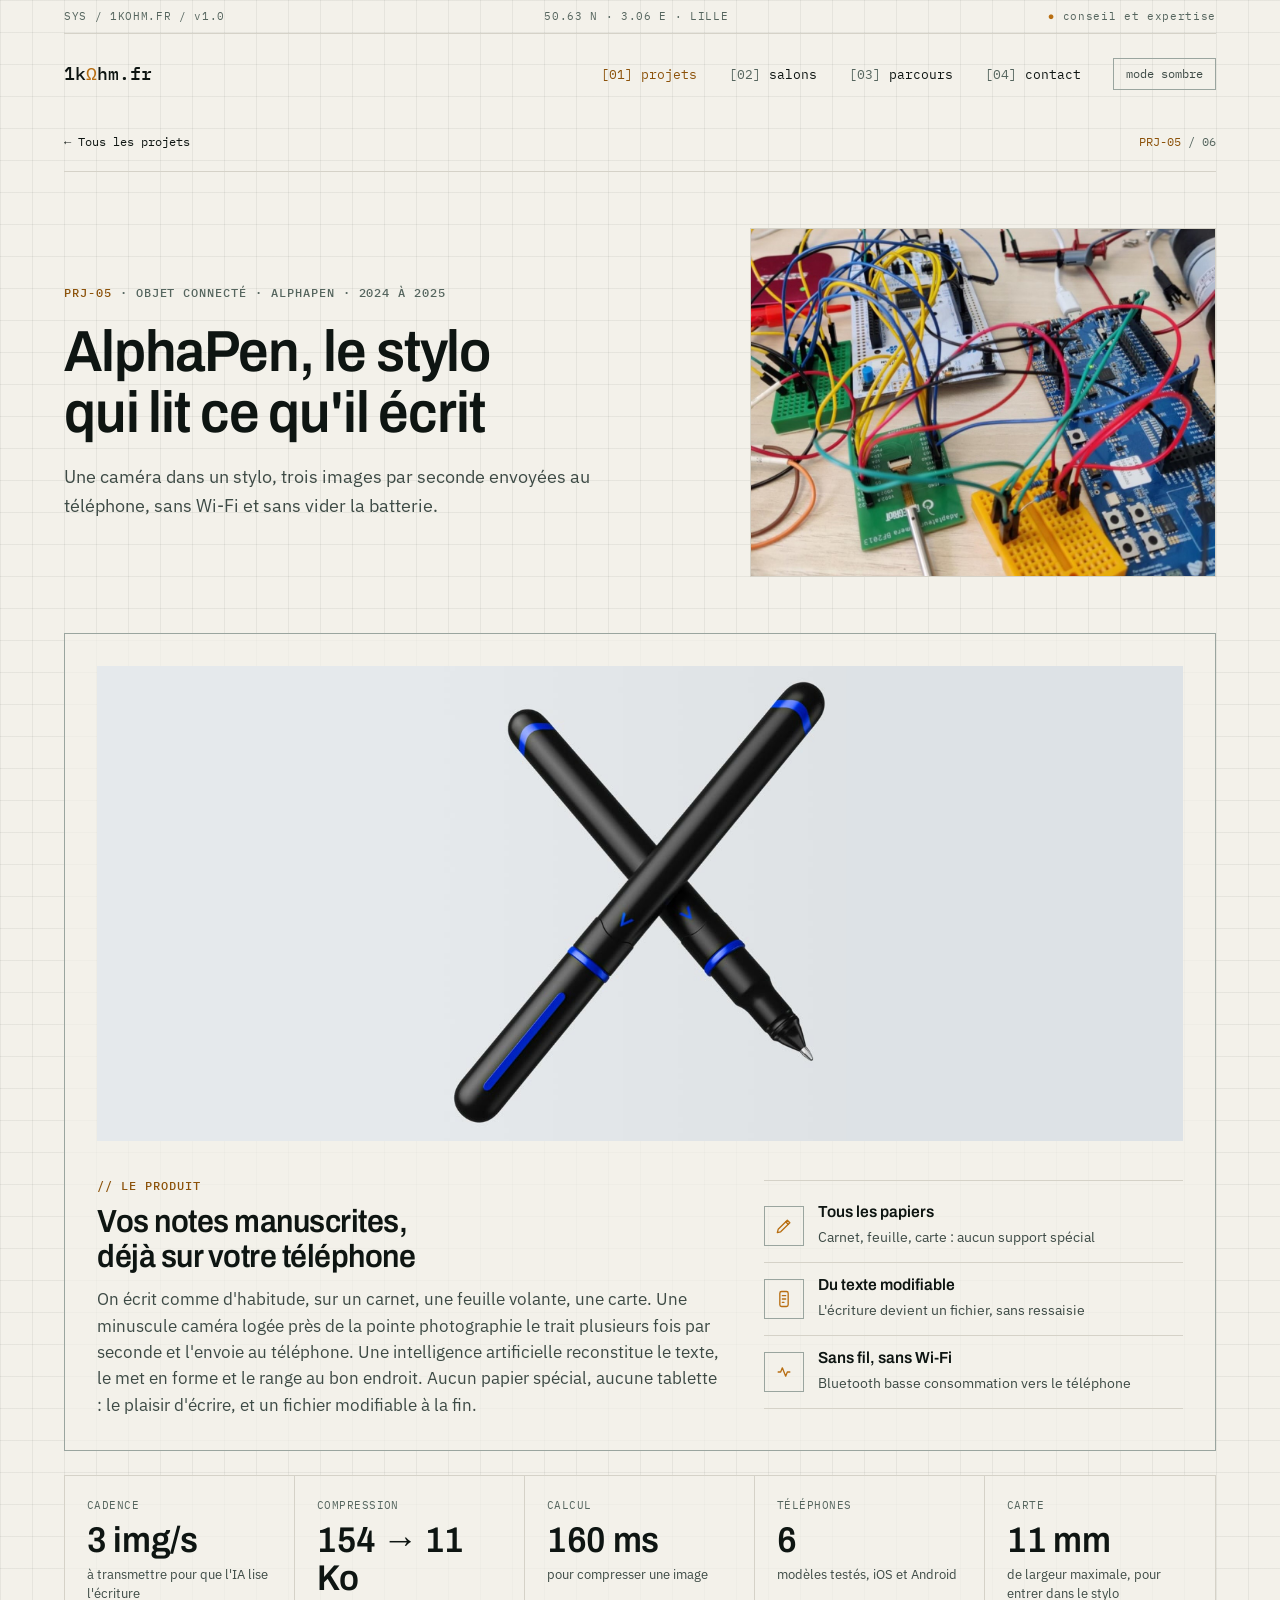
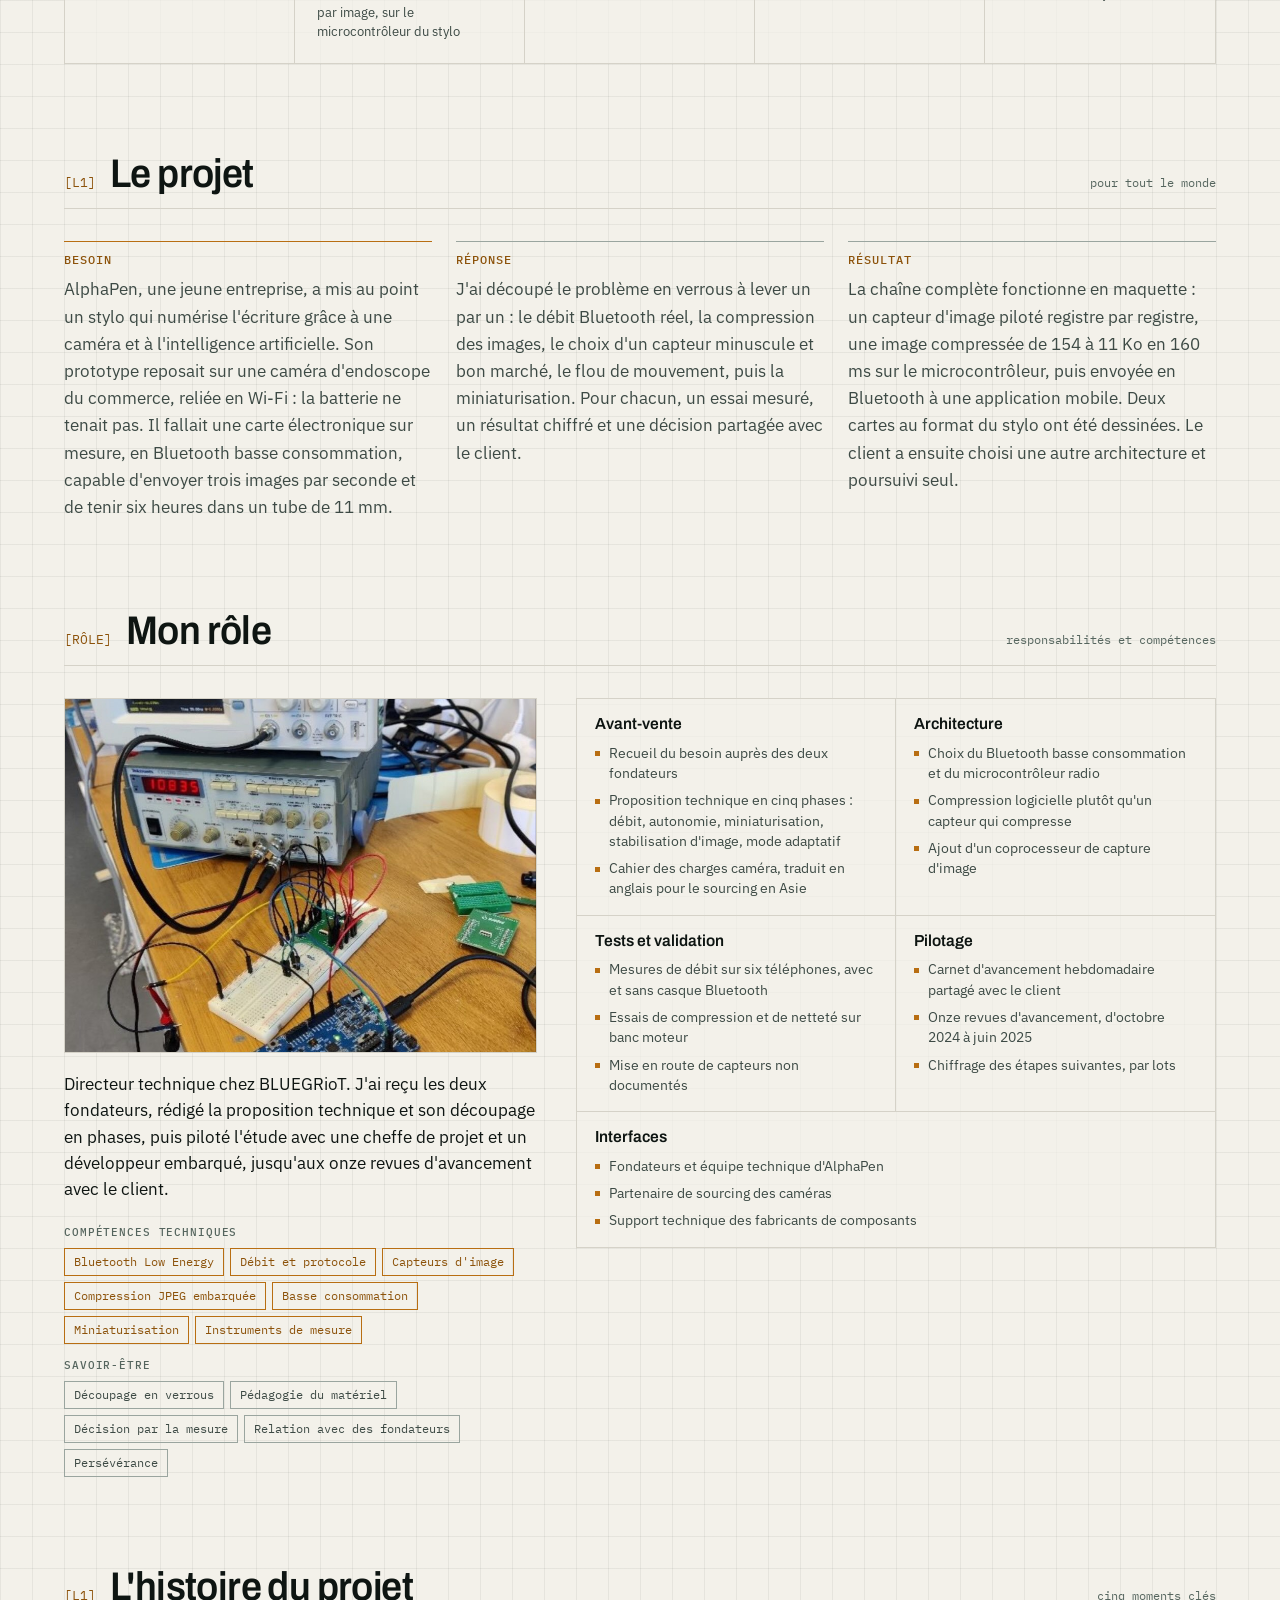
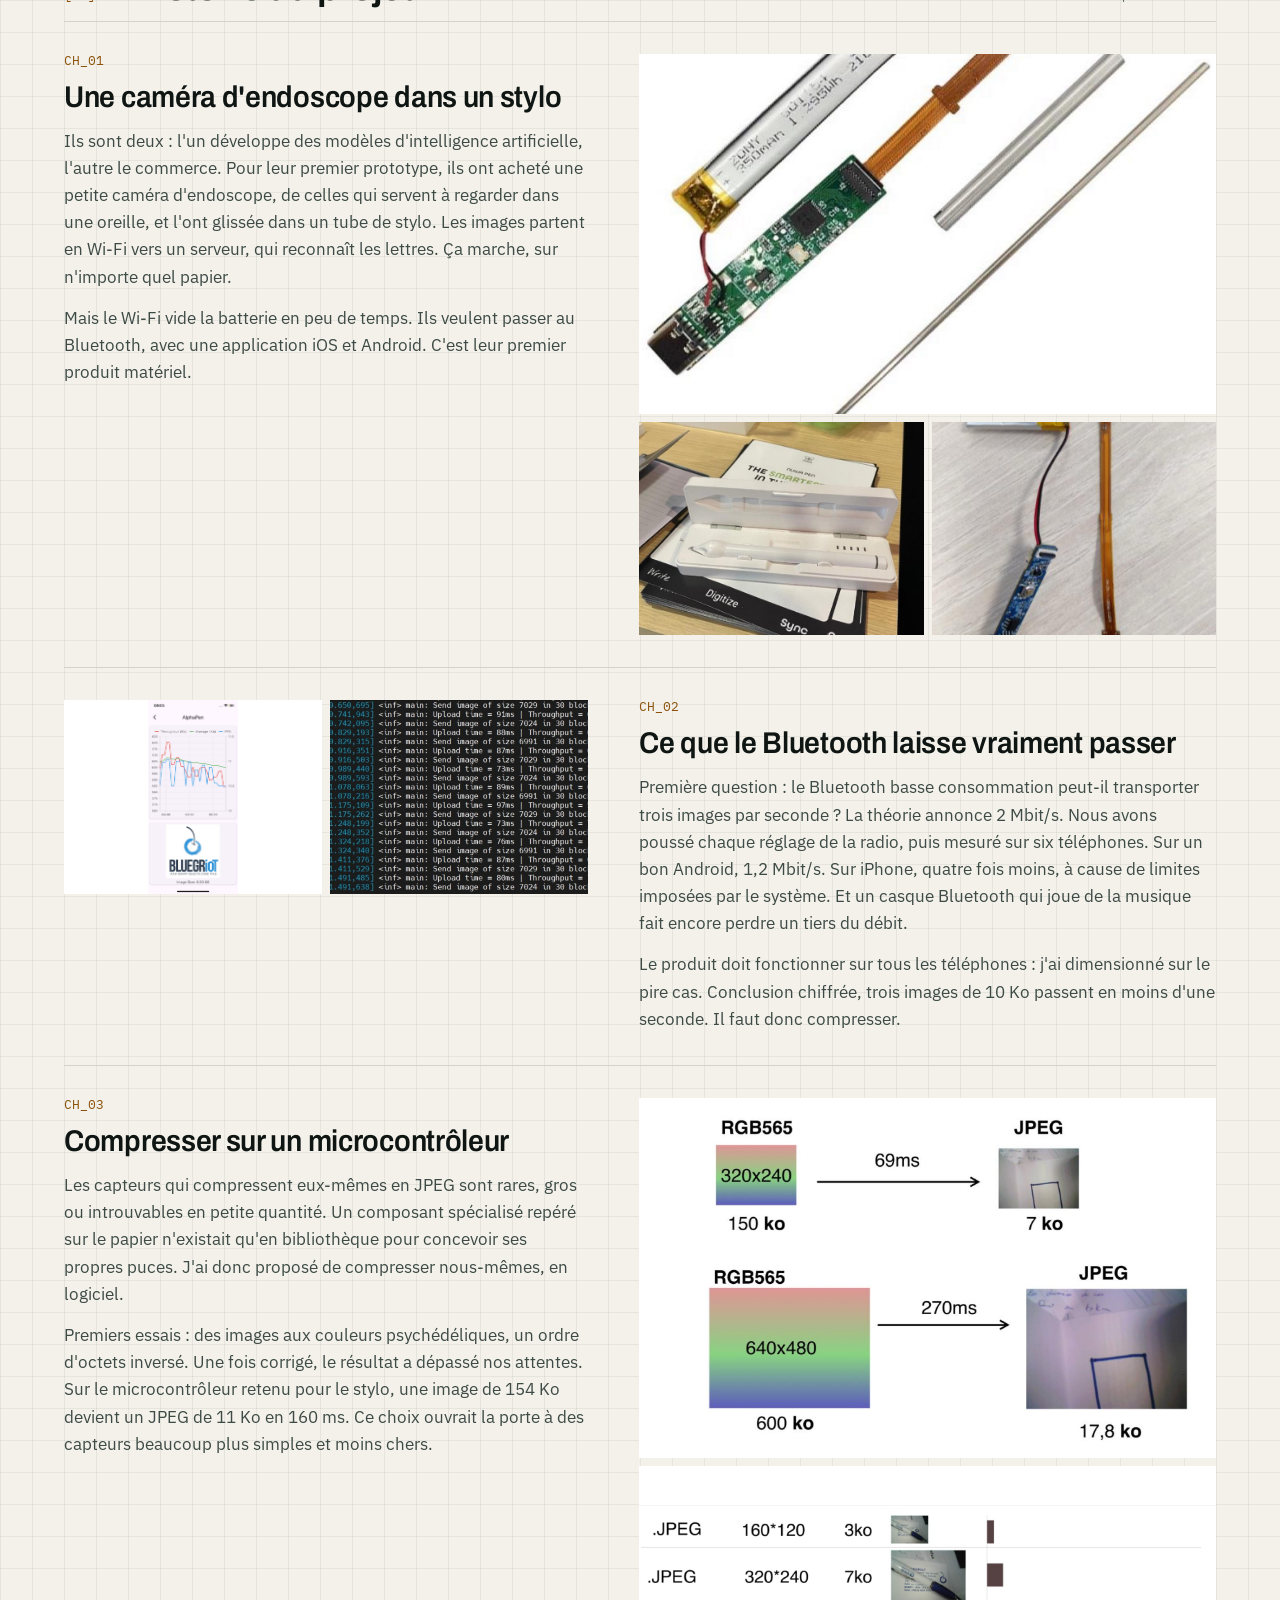
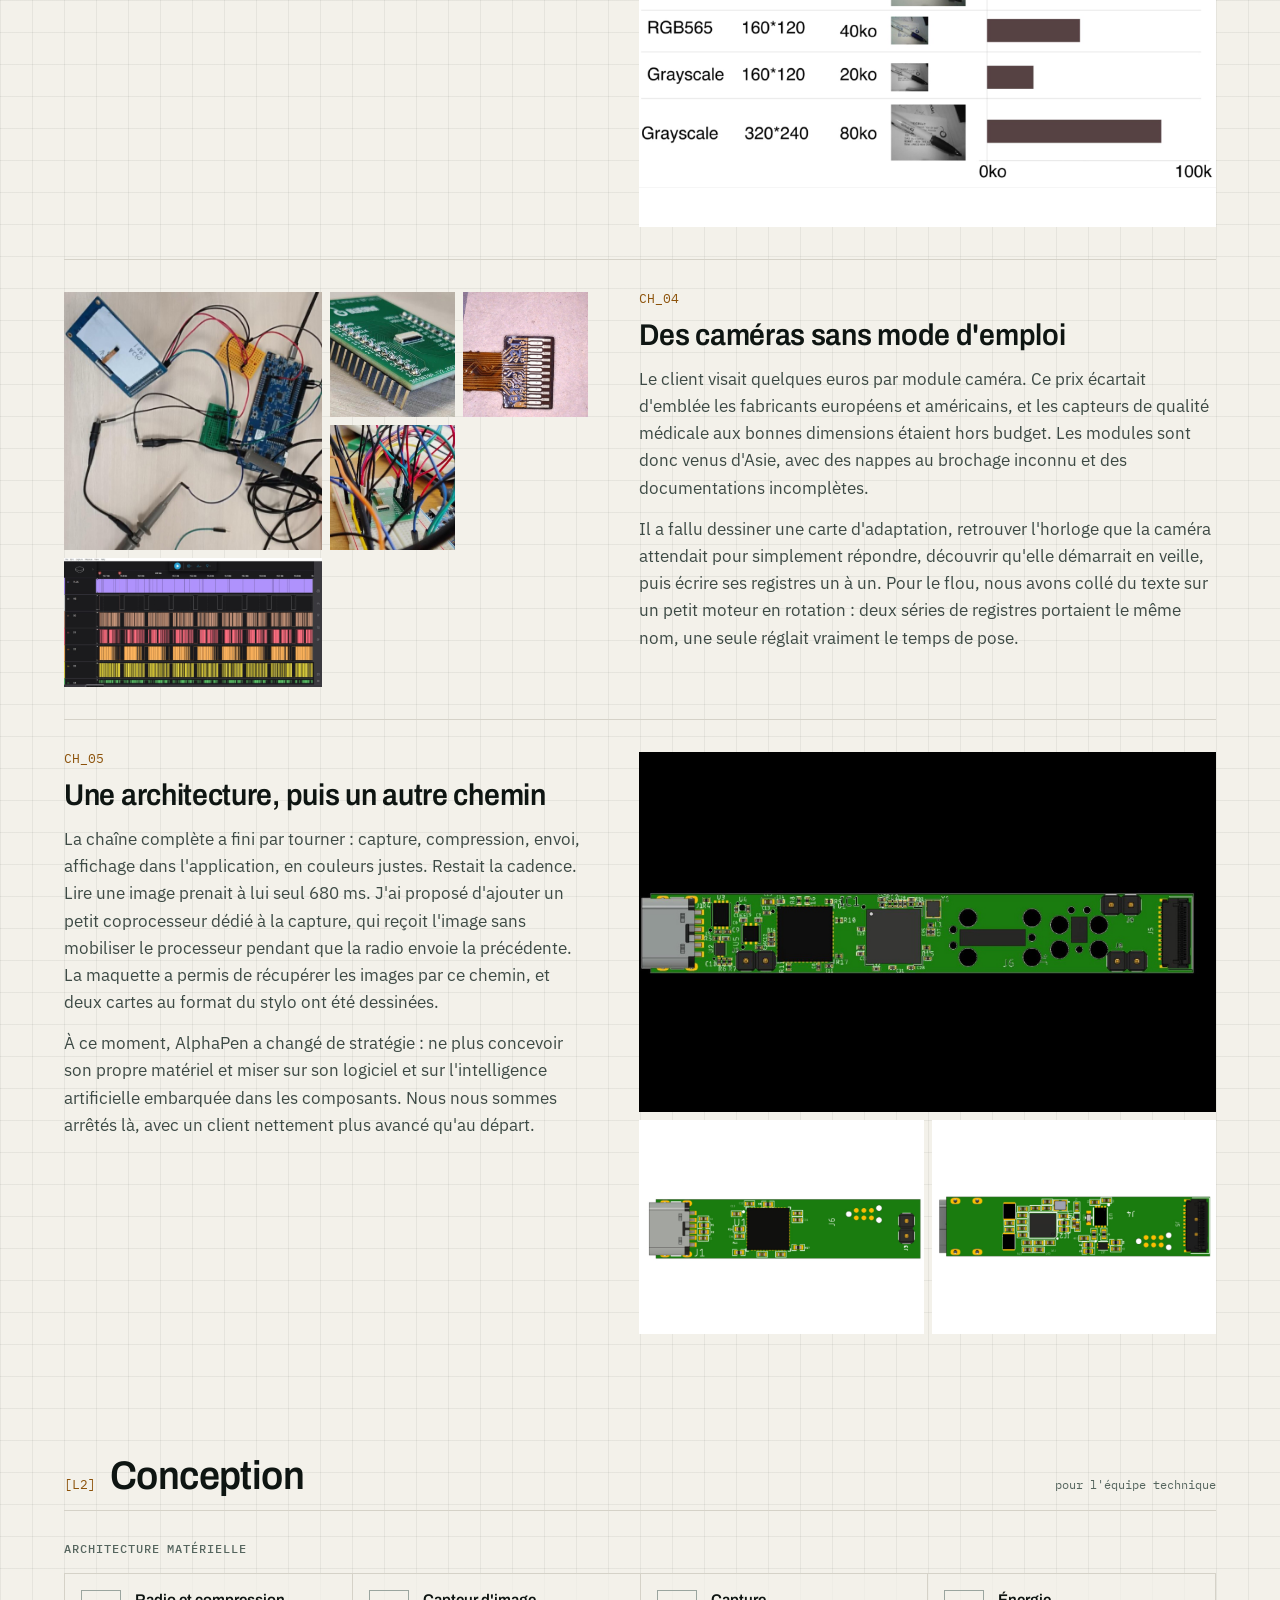
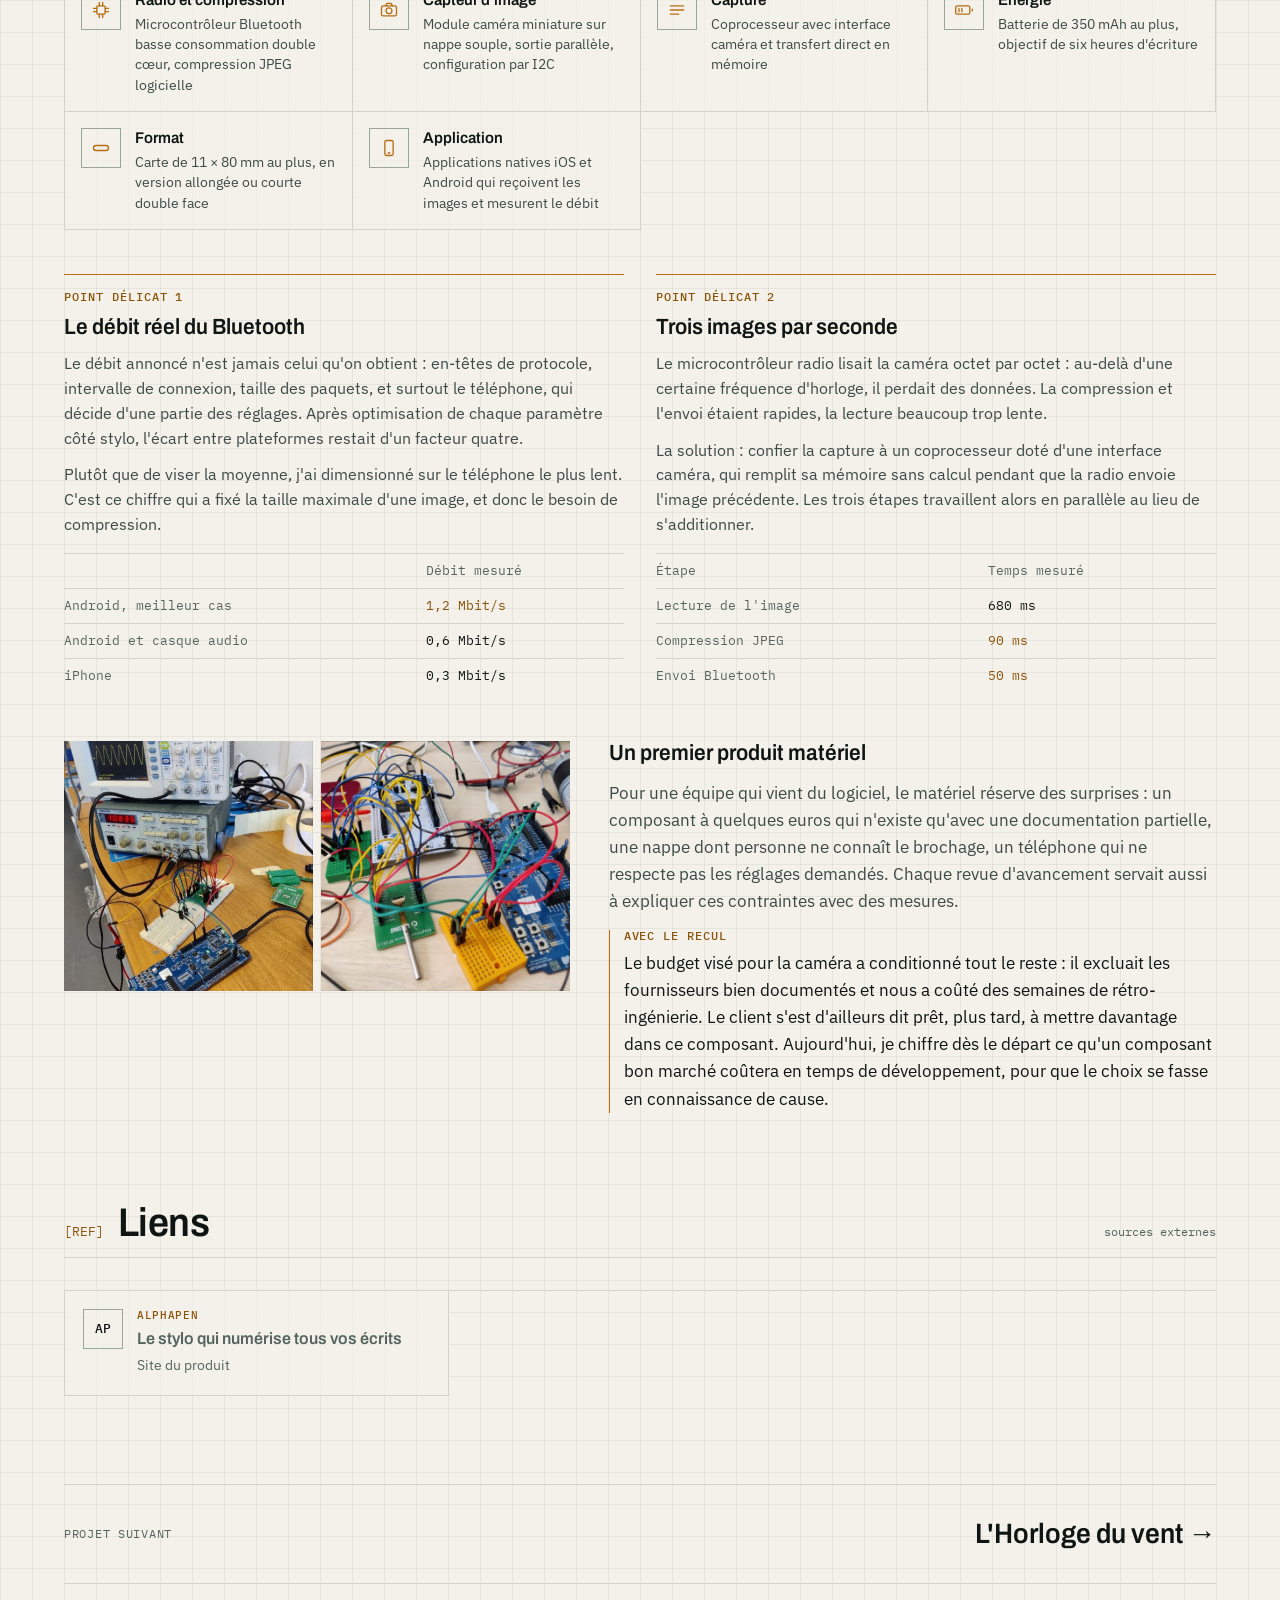
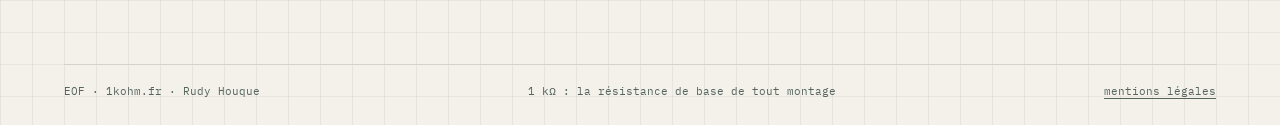
==== alphapen/index.html @ 8c7d647e "Ajoute la page Cas d'usage : pesée et mesure de force Nouvelle page /cas-usage/ filtrable par techno" ====
<!doctype html>
<html lang="fr" data-theme="light">
<head>
<meta charset="utf-8">
<meta name="viewport" content="width=device-width, initial-scale=1, viewport-fit=cover">
<title>AlphaPen, le stylo qui numérise l'écriture · Rudy Houque</title>
<meta name="description" content="R&amp;D électronique pour AlphaPen, un stylo à caméra qui numérise l'écriture : transfert d'images en Bluetooth Low Energy, compression JPEG sur microcontrôleur, capteurs d'image miniatures.">
<link rel="canonical" href="https://1kohm.fr/alphapen/">
<meta property="og:type" content="website">
<meta property="og:locale" content="fr_FR">
<meta property="og:title" content="AlphaPen, le stylo qui numérise l'écriture · Rudy Houque">
<meta property="og:description" content="R&amp;D électronique pour AlphaPen, un stylo à caméra qui numérise l'écriture : transfert d'images en Bluetooth Low Energy, compression JPEG sur microcontrôleur, capteurs d'image miniatures.">
<meta property="og:url" content="https://1kohm.fr/alphapen/">
<meta property="og:image" content="https://1kohm.fr/img/alphapen/stylo-apen.jpg">
<link rel="icon" href="/favicon.svg" type="image/svg+xml">
<link rel="preload" href="/assets/fonts/archivo-wdth.woff2" as="font" type="font/woff2" crossorigin>
<script>try{var t=localStorage.getItem('theme');if(t)document.documentElement.setAttribute('data-theme',t)}catch(e){}</script>
<link rel="stylesheet" href="/assets/site.css?v=20261029">
<script defer src="https://cloud.umami.is/script.js" data-website-id="324cd797-ee55-44f8-921b-9b1022fabcf0"></script>
</head>
<body>
<a class="skip" href="#p-alphapen">Aller au contenu</a>
<div class="sysbar"><div class="wrap"><div><span>SYS / 1KOHM.FR / v1.0</span><span class="sys-geo">50.63 N · 3.06 E · LILLE</span><span><i class="dot" aria-hidden="true">●</i> conseil et expertise</span></div></div></div>
<div class="wrap">
  <header class="top">
    <a class="brand" href="/" aria-label="1kΩhm.fr, accueil">1k<span>Ω</span>hm.fr</a>
    <nav class="nav" aria-label="Navigation principale">
      <a href="/projets/" aria-current="true"><b>[01]</b> projets</a>
      <a href="/salons/"><b>[02]</b> salons</a>
      <a href="/#parcours"><b>[03]</b> parcours</a>
      <a href="/#contact"><b>[04]</b> contact</a>
    </nav>
    <button class="theme" id="themeBtn" type="button">mode sombre</button>
  </header>
</div>

<main class="view" id="p-alphapen">
  <div class="wrap">
    <div class="crumbs"><a href="/projets/">← Tous les projets</a><span class="id"><b>PRJ-05</b> / 06</span></div>

    <div class="p-hero">
      <div>
        <div class="eyebrow"><b>PRJ-05</b> · Objet connecté · AlphaPen · 2024 à 2025</div>
        <h1>AlphaPen, le stylo qui lit ce qu'il écrit</h1>
        <p>Une caméra dans un stylo, trois images par seconde envoyées au téléphone, sans Wi-Fi et sans vider la batterie.</p>
      </div>
      <figure class="pic zoom"><img fetchpriority="high" src="/img/alphapen/maquette-complete.jpg" alt="Maquette complète sur la table du laboratoire : carte radio, carte de capture d'image et caméra miniature au bout de sa nappe, reliées par des fils de prototypage"></figure>
    </div>

    <div class="pitchbox">
      <figure class="pb-vis pic zoom"><img src="/img/alphapen/stylo-apen.jpg" alt="Deux stylos AlphaPen noirs à liserés bleus, croisés"></figure>
      <div class="pb-txt"><span class="pb-eye">Le produit</span><h2>Vos notes manuscrites, déjà sur votre téléphone</h2><p>On écrit comme d'habitude, sur un carnet, une feuille volante, une carte. Une minuscule caméra logée près de la pointe photographie le trait plusieurs fois par seconde et l'envoie au téléphone. Une intelligence artificielle reconstitue le texte, le met en forme et le range au bon endroit. Aucun papier spécial, aucune tablette : le plaisir d'écrire, et un fichier modifiable à la fin.</p></div>
      <ul class="pb-ben"><li><span class="ic"><svg viewBox="0 0 24 24" fill="none" stroke="currentColor" stroke-width="1.6" stroke-linecap="round" stroke-linejoin="round" aria-hidden="true"><path d="M4 20l4-1L19 8l-3-3L5 16z"/><path d="M14 7l3 3"/></svg></span><div><b>Tous les papiers</b><span>Carnet, feuille, carte : aucun support spécial</span></div></li><li><span class="ic"><svg viewBox="0 0 24 24" fill="none" stroke="currentColor" stroke-width="1.6" stroke-linecap="round" stroke-linejoin="round" aria-hidden="true"><rect x="7" y="3" width="10" height="18" rx="2"/><path d="M10 8h4M10 12h4M10 16h2"/></svg></span><div><b>Du texte modifiable</b><span>L'écriture devient un fichier, sans ressaisie</span></div></li><li><span class="ic"><svg viewBox="0 0 24 24" fill="none" stroke="currentColor" stroke-width="1.6" stroke-linecap="round" stroke-linejoin="round" aria-hidden="true"><path d="M5 12h3l2-5 4 10 2-5h3"/></svg></span><div><b>Sans fil, sans Wi-Fi</b><span>Bluetooth basse consommation vers le téléphone</span></div></li></ul>
    </div>
    <div class="kf">
      <div><small>CADENCE</small><b>3 img/s</b><span>à transmettre pour que l'IA lise l'écriture</span></div>
      <div><small>COMPRESSION</small><b>154 → 11 Ko</b><span>par image, sur le microcontrôleur du stylo</span></div>
      <div><small>CALCUL</small><b>160 ms</b><span>pour compresser une image</span></div>
      <div><small>TÉLÉPHONES</small><b>6</b><span>modèles testés, iOS et Android</span></div>
      <div><small>CARTE</small><b>11 mm</b><span>de largeur maximale, pour entrer dans le stylo</span></div>
    </div>

    <!-- L1 -->
    <div class="lay">
      <div class="lay-head"><code>L1</code><h2>Le projet</h2><span>pour tout le monde</span></div>
      <dl class="story">
        <div><dt>Besoin</dt><dd>AlphaPen, une jeune entreprise, a mis au point un stylo qui numérise l'écriture grâce à une caméra et à l'intelligence artificielle. Son prototype reposait sur une caméra d'endoscope du commerce, reliée en Wi-Fi : la batterie ne tenait pas. Il fallait une carte électronique sur mesure, en Bluetooth basse consommation, capable d'envoyer trois images par seconde et de tenir six heures dans un tube de 11 mm.</dd></div>
        <div><dt>Réponse</dt><dd>J'ai découpé le problème en verrous à lever un par un : le débit Bluetooth réel, la compression des images, le choix d'un capteur minuscule et bon marché, le flou de mouvement, puis la miniaturisation. Pour chacun, un essai mesuré, un résultat chiffré et une décision partagée avec le client.</dd></div>
        <div><dt>Résultat</dt><dd>La chaîne complète fonctionne en maquette : un capteur d'image piloté registre par registre, une image compressée de 154 à 11 Ko en 160 ms sur le microcontrôleur, puis envoyée en Bluetooth à une application mobile. Deux cartes au format du stylo ont été dessinées. Le client a ensuite choisi une autre architecture et poursuivi seul.</dd></div>
      </dl>
    </div>

    <div class="lay">
      <div class="lay-head"><code>RÔLE</code><h2>Mon rôle</h2><span>responsabilités et compétences</span></div>
      <div class="rolebox">
        <div class="rb-intro">
          <figure class="pic zoom rb-pic"><img loading="lazy" src="/img/alphapen/banc-mesure.jpg" alt="Banc de mesure : générateur de signaux, oscilloscope et carte d'adaptation de la caméra"></figure>
          <p class="lead">Directeur technique chez BLUEGRioT. J'ai reçu les deux fondateurs, rédigé la proposition technique et son découpage en phases, puis piloté l'étude avec une cheffe de projet et un développeur embarqué, jusqu'aux onze revues d'avancement avec le client.</p>
          <div class="skills"><h3 class="sk-h">Compétences techniques</h3><div class="chips-s"><span>Bluetooth Low Energy</span><span>Débit et protocole</span><span>Capteurs d'image</span><span>Compression JPEG embarquée</span><span>Basse consommation</span><span>Miniaturisation</span><span>Instruments de mesure</span></div><h3 class="sk-h">Savoir-être</h3><div class="chips-s soft"><span>Découpage en verrous</span><span>Pédagogie du matériel</span><span>Décision par la mesure</span><span>Relation avec des fondateurs</span><span>Persévérance</span></div></div>
        </div>
        <div class="rb-groups"><section class="rg"><h3>Avant-vente</h3><ul><li>Recueil du besoin auprès des deux fondateurs</li><li>Proposition technique en cinq phases : débit, autonomie, miniaturisation, stabilisation d'image, mode adaptatif</li><li>Cahier des charges caméra, traduit en anglais pour le sourcing en Asie</li></ul></section><section class="rg"><h3>Architecture</h3><ul><li>Choix du Bluetooth basse consommation et du microcontrôleur radio</li><li>Compression logicielle plutôt qu'un capteur qui compresse</li><li>Ajout d'un coprocesseur de capture d'image</li></ul></section><section class="rg"><h3>Tests et validation</h3><ul><li>Mesures de débit sur six téléphones, avec et sans casque Bluetooth</li><li>Essais de compression et de netteté sur banc moteur</li><li>Mise en route de capteurs non documentés</li></ul></section><section class="rg"><h3>Pilotage</h3><ul><li>Carnet d'avancement hebdomadaire partagé avec le client</li><li>Onze revues d'avancement, d'octobre 2024 à juin 2025</li><li>Chiffrage des étapes suivantes, par lots</li></ul></section><section class="rg"><h3>Interfaces</h3><ul><li>Fondateurs et équipe technique d'AlphaPen</li><li>Partenaire de sourcing des caméras</li><li>Support technique des fabricants de composants</li></ul></section></div>
      </div>
    </div>

    <!-- RÉCIT -->
    <div class="lay">
      <div class="lay-head"><code>L1</code><h2>L'histoire du projet</h2><span>cinq moments clés</span></div>

      <article class="chap">
        <div class="txt">
          <span class="n">01</span>
          <h3>Une caméra d'endoscope dans un stylo</h3>
          <p>Ils sont deux : l'un développe des modèles d'intelligence artificielle, l'autre le commerce. Pour leur premier prototype, ils ont acheté une petite caméra d'endoscope, de celles qui servent à regarder dans une oreille, et l'ont glissée dans un tube de stylo. Les images partent en Wi-Fi vers un serveur, qui reconnaît les lettres. Ça marche, sur n'importe quel papier.</p>
          <p>Mais le Wi-Fi vide la batterie en peu de temps. Ils veulent passer au Bluetooth, avec une application iOS et Android. C'est leur premier produit matériel.</p>
        </div>
        <div class="imgs two">
          <figure class="pic zoom wide"><img loading="lazy" src="/img/alphapen/prototype-client.jpg" alt="Le prototype du client démonté : batterie, carte, nappe de la caméra et tube du stylo"></figure>
          <figure class="pic zoom"><img loading="lazy" src="/img/alphapen/coffret-client.jpg" alt="Le stylo prototype du client dans son coffret de présentation"></figure>
          <figure class="pic zoom"><img loading="lazy" src="/img/alphapen/camera-nappe.jpg" alt="Une caméra miniature au bout de sa nappe souple"></figure>
        </div>
      </article>

      <article class="chap flip">
        <div class="txt">
          <span class="n">02</span>
          <h3>Ce que le Bluetooth laisse vraiment passer</h3>
          <p>Première question : le Bluetooth basse consommation peut-il transporter trois images par seconde ? La théorie annonce 2 Mbit/s. Nous avons poussé chaque réglage de la radio, puis mesuré sur six téléphones. Sur un bon Android, 1,2 Mbit/s. Sur iPhone, quatre fois moins, à cause de limites imposées par le système. Et un casque Bluetooth qui joue de la musique fait encore perdre un tiers du débit.</p>
          <p>Le produit doit fonctionner sur tous les téléphones : j'ai dimensionné sur le pire cas. Conclusion chiffrée, trois images de 10 Ko passent en moins d'une seconde. Il faut donc compresser.</p>
        </div>
        <div class="imgs two">
          <figure class="pic zoom"><img loading="lazy" src="/img/alphapen/appli-debit.jpg" style="object-fit:contain;background:#fff" alt="L'application de test : courbe du débit Bluetooth en temps réel et image reçue"></figure>
          <figure class="pic zoom"><img loading="lazy" src="/img/alphapen/logs-debit.jpg" alt="Journal de la carte : taille de chaque image envoyée et débit mesuré"></figure>
        </div>
      </article>

      <article class="chap">
        <div class="txt">
          <span class="n">03</span>
          <h3>Compresser sur un microcontrôleur</h3>
          <p>Les capteurs qui compressent eux-mêmes en JPEG sont rares, gros ou introuvables en petite quantité. Un composant spécialisé repéré sur le papier n'existait qu'en bibliothèque pour concevoir ses propres puces. J'ai donc proposé de compresser nous-mêmes, en logiciel.</p>
          <p>Premiers essais : des images aux couleurs psychédéliques, un ordre d'octets inversé. Une fois corrigé, le résultat a dépassé nos attentes. Sur le microcontrôleur retenu pour le stylo, une image de 154 Ko devient un JPEG de 11 Ko en 160 ms. Ce choix ouvrait la porte à des capteurs beaucoup plus simples et moins chers.</p>
        </div>
        <div class="imgs two">
          <figure class="pic zoom wide"><img loading="lazy" src="/img/alphapen/compression-jpeg.jpg" style="object-fit:contain;background:#fff" alt="Compression mesurée : 150 Ko en 7 Ko en 69 ms, 600 Ko en 17,8 Ko en 270 ms"></figure>
          <figure class="pic zoom wide"><img loading="lazy" src="/img/alphapen/tailles-images.jpg" style="object-fit:contain;background:#fff" alt="Comparaison du poids d'une image selon le format, la résolution et la compression"></figure>
        </div>
      </article>

      <article class="chap flip">
        <div class="txt">
          <span class="n">04</span>
          <h3>Des caméras sans mode d'emploi</h3>
          <p>Le client visait quelques euros par module caméra. Ce prix écartait d'emblée les fabricants européens et américains, et les capteurs de qualité médicale aux bonnes dimensions étaient hors budget. Les modules sont donc venus d'Asie, avec des nappes au brochage inconnu et des documentations incomplètes.</p>
          <p>Il a fallu dessiner une carte d'adaptation, retrouver l'horloge que la caméra attendait pour simplement répondre, découvrir qu'elle démarrait en veille, puis écrire ses registres un à un. Pour le flou, nous avons collé du texte sur un petit moteur en rotation : deux séries de registres portaient le même nom, une seule réglait vraiment le temps de pose.</p>
        </div>
        <div class="mosaic">
          <figure class="pic zoom big"><img loading="lazy" src="/img/alphapen/maquette-camera.jpg" alt="Caméra miniature reliée à la carte de développement par la carte d'adaptation"></figure>
          <figure class="pic zoom"><img loading="lazy" src="/img/alphapen/adaptateur-camera.jpg" alt="La carte d'adaptation dessinée pour brancher la nappe de la caméra"></figure>
          <figure class="pic zoom"><img loading="lazy" src="/img/alphapen/nappe-soudee.jpg" alt="Nappe de caméra soudée sur une carte d'essai"></figure>
          <figure class="pic zoom"><img loading="lazy" src="/img/alphapen/cablage.jpg" alt="Câblage de la caméra sur plaque d'essai"></figure>
          <figure class="pic zoom wide"><img loading="lazy" src="/img/alphapen/analyseur-logique.jpg" alt="Analyseur logique : horloge, synchronisation et données de la caméra pendant une image"></figure>
        </div>
      </article>

      <article class="chap">
        <div class="txt">
          <span class="n">05</span>
          <h3>Une architecture, puis un autre chemin</h3>
          <p>La chaîne complète a fini par tourner : capture, compression, envoi, affichage dans l'application, en couleurs justes. Restait la cadence. Lire une image prenait à lui seul 680 ms. J'ai proposé d'ajouter un petit coprocesseur dédié à la capture, qui reçoit l'image sans mobiliser le processeur pendant que la radio envoie la précédente. La maquette a permis de récupérer les images par ce chemin, et deux cartes au format du stylo ont été dessinées.</p>
          <p>À ce moment, AlphaPen a changé de stratégie : ne plus concevoir son propre matériel et miser sur son logiciel et sur l'intelligence artificielle embarquée dans les composants. Nous nous sommes arrêtés là, avec un client nettement plus avancé qu'au départ.</p>
        </div>
        <div class="imgs two">
          <figure class="pic zoom wide"><img loading="lazy" src="/img/alphapen/carte-stylo.jpg" style="object-fit:contain;background:#000" alt="Carte d'aspect au format allongé du stylo, composants sur une seule face"></figure>
          <figure class="pic zoom"><img loading="lazy" src="/img/alphapen/carte-stylo-court.jpg" style="object-fit:contain;background:#fff" alt="Carte d'aspect au format court, face supérieure"></figure>
          <figure class="pic zoom"><img loading="lazy" src="/img/alphapen/carte-stylo-court-dos.jpg" style="object-fit:contain;background:#fff" alt="Carte d'aspect au format court, face inférieure"></figure>
        </div>
      </article>
    </div>

    <!-- L2 -->
    <div class="lay">
      <div class="lay-head"><code>L2</code><h2>Conception</h2><span>pour l'équipe technique</span></div>
      <div class="board-title" style="padding-top:0">Architecture matérielle</div>
      <div class="hwgrid"><div class="hw"><span class="ic"><svg viewBox="0 0 24 24" fill="none" stroke="currentColor" stroke-width="1.6" stroke-linecap="round" stroke-linejoin="round" aria-hidden="true"><rect x="7" y="7" width="10" height="10" rx="1.5"/><path d="M10 3v4M14 3v4M10 17v4M14 17v4M3 10h4M3 14h4M17 10h4M17 14h4"/></svg></span><div><b>Radio et compression</b><p>Microcontrôleur Bluetooth basse consommation double cœur, compression JPEG logicielle</p></div></div><div class="hw"><span class="ic"><svg viewBox="0 0 24 24" fill="none" stroke="currentColor" stroke-width="1.6" stroke-linecap="round" stroke-linejoin="round" aria-hidden="true"><rect x="3" y="7" width="18" height="12" rx="2"/><circle cx="12" cy="13" r="3.5"/><path d="M8 7l1.5-3h5L16 7"/></svg></span><div><b>Capteur d'image</b><p>Module caméra miniature sur nappe souple, sortie parallèle, configuration par I2C</p></div></div><div class="hw"><span class="ic"><svg viewBox="0 0 24 24" fill="none" stroke="currentColor" stroke-width="1.6" stroke-linecap="round" stroke-linejoin="round" aria-hidden="true"><path d="M4 7h16M4 12h16M4 17h10"/></svg></span><div><b>Capture</b><p>Coprocesseur avec interface caméra et transfert direct en mémoire</p></div></div><div class="hw"><span class="ic"><svg viewBox="0 0 24 24" fill="none" stroke="currentColor" stroke-width="1.6" stroke-linecap="round" stroke-linejoin="round" aria-hidden="true"><rect x="2" y="7" width="17" height="10" rx="2"/><path d="M22 11v2M6 10v4M9.5 10v4"/></svg></span><div><b>Énergie</b><p>Batterie de 350 mAh au plus, objectif de six heures d'écriture</p></div></div><div class="hw"><span class="ic"><svg viewBox="0 0 24 24" fill="none" stroke="currentColor" stroke-width="1.6" stroke-linecap="round" stroke-linejoin="round" aria-hidden="true"><rect x="3" y="9" width="18" height="6" rx="3"/></svg></span><div><b>Format</b><p>Carte de 11 × 80 mm au plus, en version allongée ou courte double face</p></div></div><div class="hw"><span class="ic"><svg viewBox="0 0 24 24" fill="none" stroke="currentColor" stroke-width="1.6" stroke-linecap="round" stroke-linejoin="round" aria-hidden="true"><rect x="7" y="3" width="10" height="18" rx="2"/><path d="M11 18h2"/></svg></span><div><b>Application</b><p>Applications natives iOS et Android qui reçoivent les images et mesurent le débit</p></div></div></div>

      <div class="hard" style="margin-top:44px">
        <article>
          <span class="n">Point délicat 1</span>
          <h3>Le débit réel du Bluetooth</h3>
          <p>Le débit annoncé n'est jamais celui qu'on obtient : en-têtes de protocole, intervalle de connexion, taille des paquets, et surtout le téléphone, qui décide d'une partie des réglages. Après optimisation de chaque paramètre côté stylo, l'écart entre plateformes restait d'un facteur quatre.</p>
          <p>Plutôt que de viser la moyenne, j'ai dimensionné sur le téléphone le plus lent. C'est ce chiffre qui a fixé la taille maximale d'une image, et donc le besoin de compression.</p>
          <table class="cmp">
            <tr><th></th><th>Débit mesuré</th></tr>
            <tr><th>Android, meilleur cas</th><td class="ok">1,2 Mbit/s</td></tr>
            <tr><th>Android et casque audio</th><td>0,6 Mbit/s</td></tr>
            <tr><th>iPhone</th><td>0,3 Mbit/s</td></tr>
          </table>
        </article>
        <article>
          <span class="n">Point délicat 2</span>
          <h3>Trois images par seconde</h3>
          <p>Le microcontrôleur radio lisait la caméra octet par octet : au-delà d'une certaine fréquence d'horloge, il perdait des données. La compression et l'envoi étaient rapides, la lecture beaucoup trop lente.</p>
          <p>La solution : confier la capture à un coprocesseur doté d'une interface caméra, qui remplit sa mémoire sans calcul pendant que la radio envoie l'image précédente. Les trois étapes travaillent alors en parallèle au lieu de s'additionner.</p>
          <table class="cmp">
            <tr><th>Étape</th><th>Temps mesuré</th></tr>
            <tr><th>Lecture de l'image</th><td>680 ms</td></tr>
            <tr><th>Compression JPEG</th><td class="ok">90 ms</td></tr>
            <tr><th>Envoi Bluetooth</th><td class="ok">50 ms</td></tr>
          </table>
        </article>
      </div>

      <div class="recharge">
        <div class="imgs">
          <figure class="pic zoom"><img loading="lazy" src="/img/alphapen/banc-mesure.jpg" alt="Banc de mesure du laboratoire pendant la mise en route de la caméra"></figure>
          <figure class="pic zoom"><img loading="lazy" src="/img/alphapen/maquette-complete.jpg" alt="La maquette complète : radio, capture et caméra"></figure>
        </div>
        <div class="txt">
          <h3>Un premier produit matériel</h3>
          <p>Pour une équipe qui vient du logiciel, le matériel réserve des surprises : un composant à quelques euros qui n'existe qu'avec une documentation partielle, une nappe dont personne ne connaît le brochage, un téléphone qui ne respecte pas les réglages demandés. Chaque revue d'avancement servait aussi à expliquer ces contraintes avec des mesures.</p>
          <p class="recul"><b>Avec le recul</b>Le budget visé pour la caméra a conditionné tout le reste : il excluait les fournisseurs bien documentés et nous a coûté des semaines de rétro-ingénierie. Le client s'est d'ailleurs dit prêt, plus tard, à mettre davantage dans ce composant. Aujourd'hui, je chiffre dès le départ ce qu'un composant bon marché coûtera en temps de développement, pour que le choix se fasse en connaissance de cause.</p>
        </div>
      </div>
    </div>

    <!-- LIENS -->
    <div class="lay">
      <div class="lay-head"><code>REF</code><h2>Liens</h2><span>sources externes</span></div>
      <div class="press">
        <a href="https://alphapen.fr" target="_blank" rel="noopener"><span class="lg mono">AP</span><span class="pt"><span class="src">AlphaPen</span><b>Le stylo qui numérise tous vos écrits</b><span>Site du produit</span></span></a>
      </div>
    </div>

    <div class="next"><span>Projet suivant</span><a href="/horloge-du-vent/">L'Horloge du vent →</a></div>
  </div>
</main>
<footer class="foot"><div class="wrap"><div><span>EOF · 1kohm.fr · Rudy Houque</span><span>1 kΩ : la résistance de base de tout montage</span><a href="/mentions-legales/">mentions légales</a></div></div></footer>

<div class="lb" id="lb" hidden role="dialog" aria-modal="true" aria-label="Visionneuse photo"><button class="close" id="lbClose" type="button">fermer [échap]</button><button class="nav-b prev" id="lbPrev" type="button" aria-label="Photo précédente">‹</button><figure><img id="lbImg" alt=""><figcaption id="lbCap"></figcaption><div class="count" id="lbCount"></div></figure><button class="nav-b next-b" id="lbNext" type="button" aria-label="Photo suivante">›</button></div>
<script src="/assets/site.js?v=20261015o" defer></script>
</body>
</html>
---- assets/site.css ----
@font-face{font-family:"Archivo";src:url("/assets/fonts/archivo-wdth.woff2") format("woff2");font-weight:100 900;font-stretch:62% 125%;font-display:swap}
@font-face{font-family:"IBM Plex Sans";src:url("/assets/fonts/plex-sans-400.woff2") format("woff2");font-weight:400;font-display:swap}
@font-face{font-family:"IBM Plex Sans";src:url("/assets/fonts/plex-sans-500.woff2") format("woff2");font-weight:500;font-display:swap}
@font-face{font-family:"IBM Plex Sans";src:url("/assets/fonts/plex-sans-600.woff2") format("woff2");font-weight:600;font-display:swap}
@font-face{font-family:"IBM Plex Mono";src:url("/assets/fonts/plex-mono-400.woff2") format("woff2");font-weight:400;font-display:swap}
@font-face{font-family:"IBM Plex Mono";src:url("/assets/fonts/plex-mono-500.woff2") format("woff2");font-weight:500;font-display:swap}

/* Style C, « couche technique cyber » : voir DESIGN.md.
   Thème clair « tirage papier » par défaut (data-theme="light" posé sur <html>), thème sombre via data-theme="dark". */
:root{
  --bg:#0B100F;
  --grid:rgba(143,168,158,.07);
  --ink:#E3ECE7;
  --ink-2:#A9BDB4;
  --label:#8FA89E;
  --line:#22322D;
  --line-2:#3B5249;
  --accent:#F2A541;
  --accent-text:#F2A541;   /* ambre pour le petit texte (identique en sombre) */
  --on-accent:#0B100F;
  --panel:rgba(11,16,15,.6);
  --panel-2:#111917;
  --ph:#121A18;
  --scan:rgba(0,0,0,.18);
  --overlay:rgba(5,9,8,.94);

  /* illustrations (vue éclatée) */
  --ex-body:#1F2B27;--ex-body-2:#18221E;--ex-body-3:#141C19;--ex-hole:#0E1512;
  --ex-stroke:#8FA89E;--ex-line:#3B5249;--ex-batt:#2B3431;--ex-batt-2:#1E2724;--ex-batt-3:#1A2220;
  --ex-pcb:#173A30;--ex-pcb-l:#3F8A6A;--ex-pcb-e:#0F2621;--ex-trace:#5BB58C;--ex-chip:#0B100F;
  --ex-copper:#C8843A;--ex-copper-f:rgba(200,132,58,.05);

  --f-display:"Archivo","Helvetica Neue",Arial,sans-serif;
  --f-body:"IBM Plex Sans","Helvetica Neue",Arial,sans-serif;
  --f-mono:"IBM Plex Mono",ui-monospace,Menlo,Consolas,monospace;

  --s1:4px;--s2:8px;--s3:12px;--s4:16px;--s5:24px;--s6:32px;--s7:48px;--s8:64px;--s9:96px;
  --gutter:clamp(16px,5vw,64px);
  --col-gap:24px;
  --ease-out:cubic-bezier(.22,1,.36,1);
  --t-hover:180ms;
  color-scheme:dark;
}
:root[data-theme="light"]{
  --bg:#F3F1EA;
  --grid:rgba(14,21,18,.06);
  --ink:#0E1512;
  --ink-2:#3D4A45;
  --label:#55655E;
  --line:#D5D2C8;
  --line-2:#9AA59F;
  --accent:#B86E12;
  --accent-text:#8C520A;   /* 5,1:1 sur le panneau clair, 5,6:1 sur le papier */
  --on-accent:#0E1512;
  --panel:rgba(243,241,234,.7);
  --panel-2:#EAE7DD;
  --ph:#E4E1D7;
  --scan:rgba(0,0,0,.07);
  --overlay:rgba(14,21,18,.94);
  --ex-body:#E2DFD5;--ex-body-2:#D6D2C6;--ex-body-3:#CBC7BA;--ex-hole:#F3F1EA;
  --ex-stroke:#55655E;--ex-line:#9AA59F;--ex-batt:#D0CCBF;--ex-batt-2:#C4C0B2;--ex-batt-3:#BAB6A8;
  --ex-copper:#B86E12;--ex-copper-f:rgba(184,110,18,.06);
  color-scheme:light;
}

/* ===== BASE ===== */
*{box-sizing:border-box}
[hidden]{display:none!important}
html{-webkit-text-size-adjust:100%;scroll-padding-top:24px}
body{
  margin:0;min-height:100vh;display:flex;flex-direction:column;
  background-color:var(--bg);
  background-image:linear-gradient(var(--grid) 1px,transparent 1px),linear-gradient(90deg,var(--grid) 1px,transparent 1px);
  background-size:32px 32px;
  color:var(--ink);font:400 17px/1.6 var(--f-body);
  -webkit-font-smoothing:antialiased;
}
main{flex:1 0 auto}
.wrap{width:100%;max-width:1280px;margin:0 auto;padding-inline:var(--gutter)}
h1,h2,h3,h4{font-family:var(--f-display);font-weight:600;font-stretch:92%;text-wrap:balance;margin:0;line-height:1.1}
p{margin:0}
a{color:inherit}
a:hover{color:var(--accent-text)}
button{font:inherit;color:inherit}
img{display:block;max-width:100%}
:focus-visible{outline:2px solid var(--accent);outline-offset:3px}
::selection{background:var(--accent);color:var(--on-accent)}
.mono{font-family:var(--f-mono)}
.sr{position:absolute!important;width:1px;height:1px;padding:0;margin:-1px;overflow:hidden;clip:rect(0 0 0 0);white-space:nowrap;border:0}
.skip{position:absolute;left:var(--s4);top:-60px;z-index:60;background:var(--accent);color:var(--on-accent);padding:10px 14px;font:500 13px/1 var(--f-mono);text-decoration:none}
.skip:focus{top:var(--s3)}
.eyebrow{font:500 12px/1.5 var(--f-mono);letter-spacing:.08em;text-transform:uppercase;color:var(--label)}
.eyebrow b{font-weight:500;color:var(--accent-text)}
.todo{background:color-mix(in srgb,var(--accent) 30%,transparent);padding:0 4px;font-style:italic}

/* ===== BARRE D'ÉTAT, EN-TÊTE ===== */
.sysbar .wrap > div{display:flex;justify-content:space-between;align-items:center;gap:var(--s4);min-height:34px;border-bottom:1px solid var(--line);font:400 11px/1.3 var(--f-mono);letter-spacing:.06em;color:var(--label)}
.sysbar .dot{font-style:normal;color:var(--accent)}
.top{display:grid;grid-template-columns:auto 1fr auto;align-items:center;gap:var(--s4) var(--s6);min-height:80px;padding-block:var(--s3)}
.brand{font:500 18px/1 var(--f-mono);text-decoration:none;color:var(--ink);white-space:nowrap}
.brand span{color:var(--accent)}
.brand:hover{color:var(--ink)}
.nav{display:flex;justify-content:flex-end;gap:var(--s6);font:400 13px/1 var(--f-mono)}
.nav a{text-decoration:none;color:var(--ink);padding-block:10px;white-space:nowrap;transition:color var(--t-hover) ease-out}
.nav a b{font-weight:400;color:var(--label);transition:color var(--t-hover) ease-out}
.nav a:hover,.nav a:hover b,.nav a[aria-current] b{color:var(--accent-text)}
.nav a[aria-current]{color:var(--accent-text)}
.theme{border:1px solid var(--line-2);background:transparent;padding:9px 12px;font:400 12px/1 var(--f-mono);color:var(--ink-2);cursor:pointer;white-space:nowrap;transition:color var(--t-hover) ease-out,border-color var(--t-hover) ease-out}
.theme:hover{color:var(--accent-text);border-color:var(--accent)}

/* ===== BOUTONS ===== */
.ctas{display:flex;gap:var(--s3);flex-wrap:wrap}
.btn{display:inline-flex;align-items:center;min-height:48px;padding:0 23px;border:1px solid var(--line-2);font:500 13px/1 var(--f-mono);text-decoration:none;color:var(--ink);transition:border-color var(--t-hover) ease-out,color var(--t-hover) ease-out,transform 120ms ease-out}
.btn:hover{border-color:var(--accent);color:var(--accent-text)}
.btn.solid{background:var(--accent);border-color:var(--accent);color:var(--on-accent)}
.btn.solid:hover{color:var(--on-accent);background:color-mix(in srgb,var(--accent) 82%,var(--bg))}
.btn:active{transform:translateY(1px)}

/* ===== PHOTOS ===== */
.pic{position:relative;overflow:hidden;background:var(--ph);margin:0}
.pic img{width:100%;height:100%;object-fit:cover}
.pic.zoom{cursor:zoom-in}
.pic.zoom img{transition:transform 400ms var(--ease-out)}
.pic.zoom:hover img{transform:scale(1.02)}
.zbtn{position:absolute;inset:0;width:100%;height:100%;padding:0;border:0;background:transparent;cursor:zoom-in}
.zbtn:focus-visible{outline:2px solid var(--accent);outline-offset:-3px}
.ph{position:relative;background:var(--ph);border:1px dashed var(--line-2);display:flex;align-items:flex-end;padding:12px;overflow:hidden;max-width:100%}
.ph span{font:500 12px/1.35 var(--f-mono);color:var(--label)}
figcaption{font:400 13px/1.45 var(--f-body);color:var(--label);margin-top:8px}
/* légendes des récits : lues par les lecteurs d'écran, la visionneuse affiche le texte alternatif */
.imgs figcaption,.mosaic figcaption{position:absolute;width:1px;height:1px;overflow:hidden;clip:rect(0 0 0 0);margin:0}

/* ===== ACCUEIL : HÉROS ===== */
.hero{display:grid;grid-template-columns:repeat(12,minmax(0,1fr));column-gap:var(--col-gap);row-gap:var(--s7);padding-top:clamp(32px,5vw,56px)}
.hero-txt{grid-column:span 7;display:flex;flex-direction:column;gap:28px;min-width:0}
.kicker{font:400 12px/1.5 var(--f-mono);letter-spacing:.08em;color:var(--accent-text)}
.hero h1.id{display:flex;flex-direction:column;gap:14px}
.hero .name{font-size:clamp(52px,8.4vw,112px);font-weight:700;line-height:.92;letter-spacing:-.035em}
.hero .role{font:500 clamp(13px,1.3vw,15px)/1.4 var(--f-mono);letter-spacing:.1em;text-transform:uppercase;color:var(--accent-text)}
.hero .role i{font-style:normal;color:var(--label)}
.tagline{font:600 clamp(22px,2.2vw,30px)/1.22 var(--f-display);font-stretch:92%;letter-spacing:-.01em;text-wrap:balance;margin:0;max-width:24em}
.tagline span{color:var(--accent)}
.lede{font-size:18px;line-height:1.6;color:var(--ink-2);max-width:36em}
.portrait{grid-column:9 / span 4;margin:10px 10px 44px 0;position:relative;min-height:420px}
.portrait .scan{position:absolute;inset:0;overflow:hidden;background:var(--ph)}
.portrait .scan::after{content:"";position:absolute;inset:0;background-image:repeating-linear-gradient(0deg,var(--scan) 0 1px,transparent 1px 3px);pointer-events:none}
.portrait img{width:100%;height:100%;object-fit:cover;object-position:62% 40%;filter:grayscale(.85) contrast(1.1) brightness(.9)}
.portrait i{position:absolute;width:22px;height:22px;border:0 solid var(--accent)}
.portrait .c1{left:-10px;top:-10px;border-left-width:2px;border-top-width:2px}
.portrait .c2{right:-10px;top:-10px;border-right-width:2px;border-top-width:2px}
.portrait .c3{left:-10px;bottom:-10px;border-left-width:2px;border-bottom-width:2px}
.portrait .c4{right:-10px;bottom:-10px;border-right-width:2px;border-bottom-width:2px}
.portrait figcaption{position:absolute;left:0;bottom:-36px;margin:0;font:400 11px/1.3 var(--f-mono);color:var(--label)}

/* panneau de chiffres (accueil, pages projet, salons) */
.panel,.kf,.roles{display:grid;grid-template-columns:repeat(4,minmax(0,1fr));border:1px solid var(--line);background:var(--panel)}
.panel{margin-top:clamp(48px,7vw,80px)}
.panel > div,.kf > div,.roles > div{padding:22px;border-right:1px solid var(--line);display:flex;flex-direction:column;gap:6px;min-width:0}
.panel > div:last-child,.kf > div:last-child,.roles > div:last-child{border-right:0}
.panel small,.kf small{font:400 11px/1.3 var(--f-mono);color:var(--label);letter-spacing:.04em;overflow-wrap:anywhere}
.panel b,.kf b{font:600 40px/1.05 var(--f-display);font-stretch:92%;letter-spacing:-.01em;margin-top:4px;font-variant-numeric:tabular-nums}
.panel b.hot{color:var(--accent)}
.panel span,.kf span{font-size:13px;line-height:1.45;color:var(--ink-2)}

/* accueil : chiffres et bandeau CES */
.stats{display:grid;grid-template-columns:repeat(3,minmax(0,1fr));border:1px solid var(--line);background:var(--panel);margin-top:clamp(40px,5vw,56px)}
.stat{padding:16px 20px;border-right:1px solid var(--line);display:flex;flex-direction:column;gap:6px;min-width:0}
.stat:last-child{border-right:0}
.stats small,.ces small{font:400 11px/1.3 var(--f-mono);color:var(--label);letter-spacing:.04em;overflow-wrap:anywhere}
.stat .v{display:flex;align-items:center;gap:12px}
.stat b{font:600 clamp(26px,2.3vw,30px)/1 var(--f-display);font-stretch:92%;letter-spacing:-.01em;font-variant-numeric:tabular-nums;white-space:nowrap}
.stat > span{font-size:14px;line-height:1.45;color:var(--ink-2);max-width:24em}
/* chaque ligne de chiffres a son en-tête : on lit tout de suite de quoi elle parle */
.row-head{grid-column:1/-1;display:flex;align-items:center;gap:20px;padding:10px 20px;border-bottom:1px solid var(--line-2);background:var(--panel-2);box-shadow:inset 3px 0 0 var(--accent)}
.row-title{margin:0;display:flex;flex-direction:column;gap:3px;font:600 16px/1.25 var(--f-display);font-stretch:92%;letter-spacing:-.005em;color:var(--ink)}
.stats .row-title small{color:var(--accent-text)}
.stat b.w{font-size:clamp(20px,1.8vw,24px);line-height:1.1}
/* ligne CES : séparée de la première, logo officiel en une couleur */
.stats + .stats{margin-top:24px}
/* en-tête avec logo : même construction pour BLUEGRioT et le CES */
.row-logo{flex:none;height:30px;width:auto;fill:var(--ink);overflow:visible}
.row-logo.bluegriot{display:block;height:36px;aspect-ratio:800/314;background:var(--ink);-webkit-mask:url("/img/logos/bluegriot.png") center/contain no-repeat;mask:url("/img/logos/bluegriot.png") center/contain no-repeat}
.row-head.has-logo{gap:24px}
.row-head.has-logo .row-title{padding-left:24px;border-left:1px solid var(--line)}
.stat.judge small{color:var(--accent-text)}

/* icônes filaires en rotation lente : CSS 3D, transform seulement */
.ico{flex:none;width:34px;height:34px;perspective:320px;--ico:var(--label)}
.ico .rig{position:relative;display:block;width:100%;height:100%;transform-style:preserve-3d;transform:rotateX(-22deg) rotateY(-35deg);animation:ico-spin 18s linear infinite}
.ico i{position:absolute;display:block;border:1px solid var(--ico)}
@keyframes ico-spin{from{transform:rotateX(-22deg) rotateY(-35deg)}to{transform:rotateX(-22deg) rotateY(325deg)}}
.stat:nth-of-type(2) .rig{animation-delay:-6s}
.stat:nth-of-type(3) .rig{animation-delay:-12s}
.ces .stat:nth-of-type(1) .rig{animation-delay:-3s}
.ces .stat:nth-of-type(2) .rig{animation-delay:-9s}
.ces .stat:nth-of-type(3) .rig{animation-delay:-15s}
/* cube : un objet, avec sa puce au centre */
.cube i{left:11px;top:11px;width:26px;height:26px}
.cube i:nth-child(1){transform:translateZ(13px)}
.cube i:nth-child(2){transform:rotateY(90deg) translateZ(13px)}
.cube i:nth-child(3){transform:rotateY(180deg) translateZ(13px)}
.cube i:nth-child(4){transform:rotateY(-90deg) translateZ(13px)}
.cube i:nth-child(5){transform:rotateX(90deg) translateZ(13px)}
.cube i:nth-child(6){transform:rotateX(-90deg) translateZ(13px)}
.cube i.core{left:20px;top:20px;width:8px;height:8px;border:0;background:var(--accent);transform:rotateX(90deg)}
/* trois plans empilés : l'architecture d'une solution */
.layers i{left:9px;top:9px;width:30px;height:30px}
.layers i:nth-child(1){transform:translateY(-11px) rotateX(90deg)}
.layers i:nth-child(2){transform:rotateX(90deg);border-color:var(--accent)}
.layers i:nth-child(3){transform:translateY(11px) rotateX(90deg)}
/* objets plats (trophée, micro, symbole CES) : deux profils croisés à 90° */
.flat svg{position:absolute;inset:0;width:100%;height:100%;fill:none;stroke:var(--accent);stroke-width:1.4;stroke-linejoin:round;stroke-linecap:round;vector-effect:non-scaling-stroke}
.flat svg path{vector-effect:non-scaling-stroke}
.flat svg + svg{transform:rotateY(90deg);stroke:var(--label)}
/* couronne Locacup, d'après le logo : deux pans pliés le long de l'arête centrale */
.crown svg{position:absolute;inset:0;width:100%;height:100%;fill:none;stroke:var(--ico);stroke-width:1.2;stroke-linejoin:round;transform-origin:50.6% 50%}
.crown svg:first-child{transform:rotateY(24deg)}
.crown svg:last-child{transform:rotateY(-24deg)}
.crown .band{stroke:var(--accent)}

.kf{grid-template-columns:repeat(5,minmax(0,1fr))}
.kf b{font-size:clamp(26px,2.8vw,36px)}

/* ===== SECTIONS ===== */
section.block{padding-top:clamp(64px,8vw,96px)}
.head{display:flex;justify-content:space-between;align-items:baseline;gap:var(--s3) var(--s5);flex-wrap:wrap;border-bottom:1px solid var(--line);padding-bottom:var(--s3);margin-bottom:var(--s5)}
.head h2{font-size:clamp(28px,3.2vw,34px);letter-spacing:-.01em}
.head h2 b{font:400 13px/1 var(--f-mono);color:var(--accent-text);vertical-align:middle;margin-right:10px;letter-spacing:0}
.head p{color:var(--ink-2);max-width:34em;font-size:15.5px}
.head .hmeta{font:400 12px/1.4 var(--f-mono);color:var(--label)}
.intro{color:var(--ink-2);max-width:40em;margin:-8px 0 var(--s5)}

/* cartes projet */
.cards{display:grid;grid-template-columns:repeat(3,minmax(0,1fr));gap:var(--col-gap)}
.card{display:flex;flex-direction:column;gap:12px;border:1px solid var(--line);padding:14px;text-decoration:none;color:var(--ink);background:var(--panel);min-width:0;transition:border-color var(--t-hover) ease-out}
.card .pic{aspect-ratio:4/3}
.plogo{position:absolute;left:10px;top:10px;display:grid;place-items:center;width:84px;height:54px;padding:6px 8px;background:#fff;border:1px solid rgba(14,21,18,.12)}
.plogo img{display:block;width:100%;height:42px;object-fit:contain}
.card .pic img{transition:transform 400ms var(--ease-out)}
.card .code{font:400 11px/1.3 var(--f-mono);color:var(--accent-text);letter-spacing:.04em}
.card h3{font-size:24px;letter-spacing:-.01em}
.card p{font-size:15px;line-height:1.55;color:var(--ink-2)}
.card .specs{margin-top:auto;padding-top:6px;font:400 12px/1.4 var(--f-mono);color:var(--label)}
.card:hover{border-color:var(--line-2);color:var(--ink)}
.card:hover .pic img{transform:scale(1.02)}
.card:hover h3{color:var(--accent-text)}
.allp{position:relative;isolation:isolate;overflow:hidden;display:grid;grid-template-columns:1fr auto auto;align-items:center;gap:var(--s4);margin-top:var(--s5);padding:18px 22px;background:var(--accent);color:var(--on-accent);text-decoration:none;transition:transform 160ms ease-out}
.allp::before{content:"";position:absolute;inset:0;z-index:-1;background:color-mix(in srgb,var(--accent) 78%,var(--bg));transform:translateX(-101%);transition:transform 380ms var(--ease-out)}
.allp-t{display:flex;flex-direction:column;gap:4px;font:600 clamp(20px,2vw,24px)/1.1 var(--f-display);font-stretch:92%}
.allp-t small{font:500 11px/1 var(--f-mono);letter-spacing:.06em}
.allp-s{font:400 12px/1.3 var(--f-mono)}
.allp-a{display:grid;place-items:center;width:44px;height:44px;border:1px solid currentColor;font:400 22px/1 var(--f-mono);animation:nudge 3.6s var(--ease-out) 1.2s infinite}
@keyframes nudge{0%,78%,100%{transform:none}86%{transform:translateX(5px)}92%{transform:translateX(-1px)}}
.allp:hover{color:var(--on-accent)}
.allp:active{transform:scale(.99)}
@media (hover:hover){.allp:hover::before{transform:none}.allp:hover .allp-a{animation:none;transform:translateX(5px);transition:transform 200ms var(--ease-out)}}

/* distinctions */
.awards{display:grid;grid-template-columns:repeat(4,minmax(0,1fr));gap:var(--col-gap);padding-top:clamp(56px,7vw,72px)}
.aw-head{grid-column:1/-1;font:500 12px/1 var(--f-mono);letter-spacing:.08em;text-transform:uppercase;color:var(--accent-text);margin-bottom:-6px}
.aw{display:flex;flex-direction:column;border:1px solid var(--line);background:var(--panel);text-decoration:none;color:var(--ink);min-width:0;transition:border-color 200ms ease,transform 200ms var(--ease-out)}
.aw-pic{position:relative;margin:0;aspect-ratio:16/10;overflow:hidden;background:var(--ph);border-bottom:1px solid var(--line)}
.aw-pic img{width:100%;height:100%;object-fit:cover;transition:transform 500ms var(--ease-out)}
.aw-play{position:absolute;left:12px;bottom:12px;display:grid;place-items:center;width:40px;height:40px;background:var(--accent);color:var(--on-accent);transition:transform 200ms var(--ease-out)}
.aw-play svg{width:26px;height:26px}
.aw-t{display:flex;flex-direction:column;gap:6px;padding:14px 16px 16px;flex:1}
.aw-t p{font:600 17px/1.25 var(--f-display);font-stretch:94%}
.aw-t time{display:block;font:400 11px/1.4 var(--f-mono);color:var(--accent-text);letter-spacing:.06em;margin-bottom:4px}
.aw-t span{font-size:14px;line-height:1.5;color:var(--ink-2)}
.aw-t b{margin-top:auto;padding-top:6px;font:400 12px/1.4 var(--f-mono);color:var(--accent-text)}
.aw-t b i{display:inline-block;font-style:normal;transition:transform 200ms var(--ease-out)}
.aw:active{transform:scale(.99)}
@media (hover:hover){.aw:hover{border-color:var(--accent);transform:translateY(-3px)}.aw:hover .aw-pic img{transform:scale(1.04)}.aw:hover .aw-t b i{transform:translate(2px,-2px)}.aw:hover .aw-play{transform:scale(1.08)}}
.reco-link{font:400 12px/1.3 var(--f-mono);color:var(--accent-text);text-decoration:none}
.reco-link:hover{text-decoration:underline;text-underline-offset:3px}

/* veille */
.veille{display:grid;grid-template-columns:minmax(0,1.3fr) minmax(0,.7fr);gap:clamp(20px,3vw,40px);text-decoration:none;align-items:center;color:var(--ink)}
.veille .pic{aspect-ratio:16/9;border:1px solid var(--line)}
.veille .pic img{transition:transform 400ms var(--ease-out)}
.veille:hover .pic img{transform:scale(1.02)}
.veille .vtxt{display:flex;flex-direction:column;gap:22px;min-width:0}
.steps{list-style:none;margin:0;padding:0;border-left:1px solid var(--line-2)}
.steps li{display:grid;grid-template-columns:52px 1fr;gap:12px;padding:10px 0 10px 18px;position:relative}
.steps li::before{content:"";position:absolute;left:-4px;top:17px;width:7px;height:7px;background:var(--bg);border:1px solid var(--accent)}
.steps time{font:500 13px/1.6 var(--f-mono);color:var(--accent-text);font-variant-numeric:tabular-nums}
.steps span{color:var(--ink-2);font-size:15px}
.more{font:500 13px/1.3 var(--f-mono);color:var(--accent-text)}
.veille:hover .more,.prow:hover .more{text-decoration:underline;text-underline-offset:3px}

/* ce que j'apporte */
.pillars{display:grid;grid-template-columns:repeat(3,minmax(0,1fr));gap:var(--col-gap);counter-reset:p}
.pillars > div{counter-increment:p;display:flex;flex-direction:column;gap:10px;min-width:0;padding-top:12px;border-top:1px solid var(--line-2)}
.pillars > div::before{content:"0" counter(p) " / 03";font:400 11px/1 var(--f-mono);color:var(--label)}
.head + .pillars > div{border-top:0;padding-top:0}
.pillars h3{font-size:21px}
.pillars p{color:var(--ink-2);font-size:15.5px}
.sfgrid{display:grid;grid-template-columns:repeat(3,minmax(0,1fr));border-top:1px solid var(--line);border-left:1px solid var(--line)}
.sf{display:grid;grid-template-columns:40px 1fr;gap:14px;align-items:start;padding:18px;border-right:1px solid var(--line);border-bottom:1px solid var(--line);background:var(--panel);min-width:0;transition:background-color .2s ease-out}
.sf:hover{background:var(--panel-2)}
.sf .ic{width:40px;height:40px;border:1px solid var(--line-2);color:var(--accent);display:grid;place-items:center;transition:transform .25s cubic-bezier(.22,1,.36,1)}
.sf:hover .ic{transform:translateY(-2px)}
.sf .ic svg{width:20px;height:20px}
.sf h3{font:600 17px/1.3 var(--f-display);font-stretch:96%}
.sf p{font-size:14.5px;line-height:1.5;color:var(--ink-2);margin-top:4px}
.sf .pv{display:flex;flex-wrap:wrap;gap:4px 8px;margin-top:10px;font:400 12px/1.5 var(--f-mono)}
.sf .pv span{color:var(--label)}
.sf .pv a{display:inline-block;padding-block:5px;color:var(--accent-text);text-decoration:none;border-bottom:1px solid transparent}
.sf .pv a:hover{border-bottom-color:currentColor}
.sf .pv a + a::before{content:"·";color:var(--label);margin-right:8px;display:inline-block}

/* parcours */
.path{list-style:none;margin:0;padding:0;border-top:1px solid var(--line)}
.path > li{display:grid;grid-template-columns:120px 128px minmax(0,1fr);gap:var(--s5);align-items:start;padding:20px 12px 20px 0;border-bottom:1px solid var(--line);transition:background-color 200ms ease}
.path time{font:400 13px/1.8 var(--f-mono);color:var(--label);font-variant-numeric:tabular-nums}
.path .now time{color:var(--accent-text)}
.plg{display:grid;place-items:center;height:56px;padding:8px 12px;background:#fff;border:1px solid var(--line)}
.plg img{display:block;width:100%;height:38px;min-height:0;object-fit:contain;filter:grayscale(1);opacity:.75;transition:filter 250ms ease,opacity 250ms ease}
.plg.txt{color:#0E1512}
.plg.tall{padding:3px 12px}.plg.tall img{height:50px}
.brand-m{font:500 17px/1 var(--f-mono)}.brand-m span{color:#8C520A}
.wm{font:600 15px/1 var(--f-display);letter-spacing:.14em;opacity:.75;transition:opacity 250ms ease}
.path h3{font-size:20px;letter-spacing:-.01em;transition:color 200ms ease}
.path .role{font:400 12.5px/1.5 var(--f-mono);color:var(--label);margin-top:3px}
.path p:not(.role){color:var(--ink-2);font-size:15px;line-height:1.55;margin-top:8px;max-width:46em}
.path p a{color:var(--ink);text-decoration:underline;text-decoration-color:var(--line-2);text-underline-offset:3px}
.path p a:hover{color:var(--accent-text);text-decoration-color:var(--accent)}
@media (hover:hover){.path > li:hover{background:var(--panel)}.path > li:hover .plg img{filter:none;opacity:1}.path > li:hover .wm{opacity:1}.path > li:hover h3{color:var(--accent-text)}}

/* contact */
.contact{display:grid;grid-template-columns:repeat(12,minmax(0,1fr));column-gap:var(--col-gap);row-gap:var(--s5);align-items:center;margin-top:clamp(64px,8vw,96px);padding-block:clamp(40px,6vw,64px);border-top:1px solid var(--line)}
.c-pic{grid-column:1 / span 4;margin:0;aspect-ratio:4/5;overflow:hidden;border:1px solid var(--line);background:var(--ph)}
.c-pic img{width:100%;height:100%;object-fit:cover;object-position:50% 30%;transition:transform 600ms var(--ease-out)}
.c-body{grid-column:6 / -1;display:flex;flex-direction:column;gap:16px;min-width:0}
.contact h2{font-size:clamp(32px,4.4vw,52px);letter-spacing:-.02em;line-height:1.05}
.c-lede{color:var(--ink-2);font-size:17px;max-width:34em}
.c-actions{display:grid;gap:10px;margin-top:8px;max-width:560px}
.c-li,.c-mail{position:relative;isolation:isolate;overflow:hidden;display:grid;grid-template-columns:auto 1fr auto;align-items:center;gap:16px;padding:16px 20px;text-decoration:none;transition:transform 160ms ease-out,border-color 200ms ease}
.c-li{background:var(--accent);color:var(--on-accent);min-height:76px}
.c-li::before{content:"";position:absolute;inset:0;z-index:-1;background:color-mix(in srgb,var(--accent) 78%,var(--bg));transform:translateX(-101%);transition:transform 380ms var(--ease-out)}
.c-mail{grid-template-columns:1fr auto;border:1px solid var(--line-2);color:var(--ink)}
.c-ic{display:grid;place-items:center;width:44px;height:44px;border:1px solid currentColor}
.c-ic svg{width:22px;height:22px}
.c-t{display:flex;flex-direction:column;gap:4px;font:600 20px/1.15 var(--f-display);font-stretch:94%;min-width:0;overflow-wrap:anywhere}
.c-mail .c-t{font-size:17px;font-weight:500}
.c-t small{font:500 11px/1 var(--f-mono);letter-spacing:.06em;text-transform:uppercase}
.c-ar{font:400 22px/1 var(--f-mono);transition:transform 220ms var(--ease-out)}
.c-li:hover{color:var(--on-accent)}
.c-li:active,.c-mail:active{transform:scale(.99)}
.c-meta{display:flex;flex-wrap:wrap;gap:6px 18px;font:400 12px/1.5 var(--f-mono);color:var(--label);margin-top:4px}
.c-meta span + span::before{content:"·";margin-right:18px}
@media (hover:hover){.c-li:hover::before{transform:none}.c-li:hover .c-ar{transform:translate(3px,-3px)}.c-mail:hover{border-color:var(--accent);color:var(--accent-text)}.c-mail:hover .c-ar{transform:translateX(4px)}.contact:hover .c-pic img{transform:scale(1.03)}}

/* pied de page */
.foot{margin-top:clamp(56px,7vw,80px)}
.foot .wrap > div{display:flex;justify-content:space-between;align-items:center;flex-wrap:wrap;gap:var(--s2) var(--s5);border-top:1px solid var(--line);padding:18px 0 26px;font:400 11px/1.5 var(--f-mono);color:var(--label)}
.foot a{color:var(--label);text-underline-offset:3px}
.foot a:hover{color:var(--accent-text)}

/* ===== PAGES PROJET ===== */
.crumbs{display:flex;justify-content:space-between;align-items:center;gap:var(--s4);flex-wrap:wrap;padding-block:var(--s3);font:400 12px/1.4 var(--f-mono);color:var(--label);border-bottom:1px solid var(--line)}
.crumbs a{text-decoration:none;color:var(--ink);padding-block:8px}
.crumbs a:hover{color:var(--accent-text)}
.crumbs .id b{font-weight:400;color:var(--accent-text)}

.p-hero{display:grid;grid-template-columns:repeat(12,minmax(0,1fr));column-gap:var(--col-gap);row-gap:var(--s5);align-items:center;padding-block:clamp(32px,5vw,56px)}
.p-hero > div{grid-column:span 6;display:flex;flex-direction:column;gap:20px;min-width:0}
.p-hero > .pic{grid-column:8 / span 5;aspect-ratio:4/3;border:1px solid var(--line)}
.p-hero h1{font-size:clamp(36px,5vw,58px);line-height:1.04;letter-spacing:-.02em}
.p-hero p{color:var(--ink-2);font-size:18px;max-width:30em}

/* encart « Le produit » */
.pitchbox{display:grid;grid-template-columns:minmax(0,1.2fr) minmax(0,.8fr);gap:clamp(20px,3vw,40px);border:1px solid var(--line-2);background:var(--panel);padding:clamp(18px,3vw,32px);margin-bottom:var(--s5);position:relative}
.pitchbox .pb-vis{grid-column:1/-1;aspect-ratio:16/7;margin:0}
.pb-txt{display:flex;flex-direction:column;gap:12px;min-width:0}
.pb-eye{font:500 12px/1 var(--f-mono);letter-spacing:.08em;text-transform:uppercase;color:var(--accent-text)}
.pb-eye::before{content:"// "}
.pitchbox h2{font-size:clamp(24px,2.8vw,32px);letter-spacing:-.015em}
.pitchbox p{font-size:16.5px;line-height:1.6;color:var(--ink-2);max-width:40em}
.pb-ben{list-style:none;margin:0;padding:0;display:grid;gap:0;align-content:center;border-top:1px solid var(--line)}
.pb-ben li{display:grid;grid-template-columns:40px 1fr;gap:14px;align-items:center;padding:12px 0;border-bottom:1px solid var(--line)}
.pb-ben .ic,.hw .ic{width:40px;height:40px;border:1px solid var(--line-2);color:var(--accent);display:grid;place-items:center}
.pb-ben .ic svg,.hw .ic svg{width:20px;height:20px}
.pb-ben b{display:block;font:600 16px/1.3 var(--f-display);font-stretch:96%}
.pb-ben span{font-size:14px;color:var(--ink-2)}

.lay{padding-top:clamp(56px,7vw,88px)}
.lay-head{display:flex;gap:6px 14px;align-items:baseline;flex-wrap:wrap;border-bottom:1px solid var(--line);padding-bottom:var(--s3);margin-bottom:var(--s6)}
.lay-head code{font:400 13px/1 var(--f-mono);color:var(--accent-text)}
.lay-head code::before{content:"["}
.lay-head code::after{content:"]"}
.lay-head h2{font-size:clamp(28px,3.2vw,40px);letter-spacing:-.015em}
.lay-head span{font:400 12px/1 var(--f-mono);color:var(--label);margin-left:auto}

.story{display:grid;grid-template-columns:repeat(3,minmax(0,1fr));gap:var(--col-gap);margin:0}
.story > div{display:flex;flex-direction:column;gap:10px;min-width:0;padding-top:12px;border-top:1px solid var(--line-2)}
.story > div:first-child{border-top-color:var(--accent)}
.story dt{font:500 12px/1 var(--f-mono);letter-spacing:.08em;text-transform:uppercase;color:var(--accent-text)}
.story dd{margin:0;color:var(--ink-2)}

/* mon rôle */
.rolebox{display:grid;grid-template-columns:minmax(0,.85fr) minmax(0,1.15fr);gap:clamp(20px,3vw,40px);align-items:start}
.rb-intro{display:flex;flex-direction:column;gap:18px;min-width:0}
.rb-pic{aspect-ratio:4/3;border:1px solid var(--line)}
.rb-intro .lead{font-size:17px;line-height:1.55}
.skills{display:flex;flex-direction:column;gap:10px}
.skills .sk-h{margin:6px 0 0;font:500 11px/1 var(--f-mono);letter-spacing:.08em;text-transform:uppercase;color:var(--label)}
.chips-s{display:flex;flex-wrap:wrap;gap:6px}
.chips-s span{font:400 12px/1 var(--f-mono);padding:7px 9px;border:1px solid var(--accent);color:var(--accent-text)}
.chips-s.soft span{border-color:var(--line-2);color:var(--ink-2)}
.rb-groups{display:grid;grid-template-columns:1fr 1fr;gap:0;border-top:1px solid var(--line);border-left:1px solid var(--line)}
.rg{border-right:1px solid var(--line);border-bottom:1px solid var(--line);padding:16px 18px;min-width:0;background:var(--panel)}
.rg h3{font-size:16px;font-stretch:96%;margin-bottom:10px}
.rg ul{margin:0;padding:0;list-style:none;display:grid;gap:7px}
.rg li{font-size:14px;line-height:1.45;padding-left:14px;position:relative;color:var(--ink-2)}
.rg li::before{content:"";position:absolute;left:0;top:.6em;width:5px;height:5px;background:var(--accent)}
.rg:last-child:nth-child(odd){grid-column:1/-1}

/* récit */
.chap{display:grid;grid-template-columns:minmax(0,1fr) minmax(0,1.1fr);gap:clamp(24px,4vw,56px);align-items:start;padding-block:var(--s6);border-top:1px solid var(--line)}
.lay-head + .chap{border-top:0;padding-top:0}
.chap.flip > .txt{order:2}
.chap .txt{display:flex;flex-direction:column;gap:14px;min-width:0;position:sticky;top:24px}
.chap .n{font:400 13px/1 var(--f-mono);color:var(--accent-text)}
.chap .n::before{content:"CH_"}
.chap h3{font-size:clamp(24px,2.6vw,30px);letter-spacing:-.01em}
.chap .txt p{color:var(--ink-2);max-width:34em}
.imgs{display:grid;gap:8px;min-width:0}
.imgs .pic{aspect-ratio:4/3}
.imgs.two{grid-template-columns:1fr 1fr}
.imgs .tall{grid-row:span 2;aspect-ratio:auto}
.imgs .wide{grid-column:1/-1;aspect-ratio:16/10}
.mosaic{display:grid;grid-template-columns:repeat(4,minmax(0,1fr));gap:8px;min-width:0;grid-auto-flow:dense}
.mosaic .pic{aspect-ratio:1}
.mosaic .big{grid-column:span 2;grid-row:span 2}
.mosaic .wide{grid-column:span 2;aspect-ratio:2/1}
.mosaic.m3{grid-template-columns:repeat(3,minmax(0,1fr))}
.mosaic.sl{grid-template-columns:repeat(3,minmax(0,1fr))}
.mosaic.sl .pic{aspect-ratio:16/9}
.mosaic.sl .big{aspect-ratio:auto}

/* conception */
.board-title,.sub{font:500 12px/1 var(--f-mono);letter-spacing:.08em;text-transform:uppercase;color:var(--label);padding:20px 0 4px}
.sub{padding:0;margin:var(--s6) 0 var(--s3)}
.hwgrid{display:grid;grid-template-columns:repeat(auto-fill,minmax(240px,1fr));margin-top:14px;border-top:1px solid var(--line);border-left:1px solid var(--line)}
.hw{display:grid;grid-template-columns:40px 1fr;gap:14px;align-items:start;padding:16px;border-right:1px solid var(--line);border-bottom:1px solid var(--line);background:var(--panel)}
.hw b{display:block;font:600 15.5px/1.3 var(--f-display);font-stretch:96%}
.hw p{font-size:14px;line-height:1.45;color:var(--ink-2);margin-top:4px}
.serie{margin-top:var(--s7);display:grid;border-top:1px solid var(--line)}
.step{display:grid;grid-template-columns:280px 1fr;gap:clamp(16px,3vw,32px);padding-block:22px;border-bottom:1px solid var(--line);align-items:start}
.step .st{display:flex;flex-direction:column;gap:8px;min-width:0}
.step .n,.logic li::before{font:500 12px/22px var(--f-mono);color:var(--on-accent);background:var(--accent);width:24px;height:22px;text-align:center}
.step h3{font-size:19px}
.step p{font-size:14.5px;color:var(--ink-2)}
.strip{display:grid;grid-template-columns:repeat(4,minmax(0,1fr));gap:8px;min-width:0}
.strip .pic{aspect-ratio:1}
.spec{display:grid;grid-template-columns:1fr 1fr;gap:clamp(20px,3vw,32px);margin-top:var(--s7)}
.spec > *{min-width:0}
.spec > .pic{border:1px solid var(--line)}
.board{background:var(--panel);border:1px solid var(--line);padding:clamp(16px,2.4vw,24px)}
.board h4{font:500 12px/1 var(--f-mono);letter-spacing:.08em;text-transform:uppercase;color:var(--label);margin-bottom:14px}
.logic{margin:0;padding:0;list-style:none;counter-reset:s;display:grid;gap:12px}
.logic li{counter-increment:s;display:grid;grid-template-columns:28px 1fr;gap:10px;font-size:15px;color:var(--ink-2)}
.logic li::before{content:counter(s)}
.hard{display:grid;grid-template-columns:1fr 1fr;gap:clamp(20px,3vw,32px);margin-top:var(--s7)}
.hard article{display:flex;flex-direction:column;gap:12px;min-width:0;padding-top:16px;border-top:1px solid var(--accent)}
.hard .n{font:500 12px/1 var(--f-mono);letter-spacing:.08em;text-transform:uppercase;color:var(--accent-text)}
.hard h3{font-size:22px}
.hard p{font-size:15.5px;color:var(--ink-2)}
.cmp{width:100%;border-collapse:collapse;font:13px/1.4 var(--f-mono);margin-top:4px}
.cmp th,.cmp td{text-align:left;padding:8px 10px 8px 0;border-top:1px solid var(--line)}
.cmp th{color:var(--label);font-weight:400}
.cmp td.ok{color:var(--accent-text)}
.recharge{display:grid;grid-template-columns:1fr 1.2fr;gap:clamp(20px,3vw,40px);margin-top:var(--s7);align-items:start}
.recharge .imgs{grid-template-columns:1fr 1fr}
.recharge .imgs .pic{aspect-ratio:1}
.recharge .txt{display:flex;flex-direction:column;gap:14px;min-width:0}
.recharge h3{font-size:22px}
.recharge .txt p{color:var(--ink-2)}
.recharge .txt p.recul{color:var(--ink)}
.recul{border-left:1px solid var(--accent);padding-left:14px}
.recul b{display:block;font:500 12px/1 var(--f-mono);letter-spacing:.08em;text-transform:uppercase;color:var(--accent-text);margin-bottom:8px}

/* presse */
.press{display:grid;grid-template-columns:repeat(3,minmax(0,1fr));gap:0;border-top:1px solid var(--line);border-left:1px solid var(--line)}
.press a{display:flex;flex-direction:row;align-items:flex-start;gap:14px;padding:18px;border-right:1px solid var(--line);border-bottom:1px solid var(--line);background:var(--panel);text-decoration:none;min-width:0;color:var(--ink);transition:background-color var(--t-hover) ease-out}
.press a:hover{background:var(--panel-2);color:var(--ink)}
.press a:hover b{color:var(--accent-text)}
.press .pt{display:flex;flex-direction:column;gap:6px;min-width:0}
.press .src{font:500 11px/1.2 var(--f-mono);letter-spacing:.06em;text-transform:uppercase;color:var(--accent-text)}
.press b{font:600 16.5px/1.3 var(--f-display);font-stretch:96%;transition:color var(--t-hover) ease-out}
.press span{font-size:13.5px;color:var(--label)}
.press .lg{flex:none;width:40px;height:40px;border:1px solid var(--line-2);display:grid;place-items:center;background:#E3ECE7}
.press .lg svg{width:22px;height:22px}
.press .lg.mono{background:transparent;color:var(--ink);font:500 13px/1 var(--f-mono)}
.press a.vid{flex-direction:column;padding:0;gap:12px}
.press a.vid .pt{padding:0 18px 18px}
.press .th{position:relative;display:block;aspect-ratio:16/9;overflow:hidden;width:100%}
.press .th img{width:100%;height:100%;object-fit:cover;filter:brightness(.7)}
.press .yt{position:absolute;left:12px;bottom:12px;width:40px;height:40px;background:var(--bg);color:var(--ink);border:1px solid var(--line-2);display:grid;place-items:center;transition:background-color var(--t-hover) ease-out,color var(--t-hover) ease-out}
.press .yt svg{width:22px;height:22px}
.press a.vid:hover .yt{background:var(--accent);color:var(--on-accent);border-color:var(--accent)}

/* coulisses */
.masonry{columns:3 260px;column-gap:8px}
.masonry figure{break-inside:avoid;margin:0 0 8px}
.masonry .pic img{height:auto}

.next{display:flex;justify-content:space-between;align-items:center;gap:var(--s4);flex-wrap:wrap;margin-top:clamp(56px,7vw,88px);padding-block:var(--s6);border-top:1px solid var(--line);border-bottom:1px solid var(--line)}
.next a{text-decoration:none;font:600 clamp(20px,2.6vw,28px)/1.2 var(--f-display);font-stretch:92%}
.next span{font:400 12px/1 var(--f-mono);color:var(--label);text-transform:uppercase;letter-spacing:.06em}

/* ===== SALONS ===== */
.roles{margin-bottom:var(--s7)}
.roles .n{font:500 11px/1 var(--f-mono);letter-spacing:.08em;text-transform:uppercase;color:var(--label)}
.roles b{font:600 18px/1.25 var(--f-display);font-stretch:96%}
.roles p{font-size:14px;color:var(--ink-2)}
.roles:where(.r3){grid-template-columns:repeat(3,minmax(0,1fr))}
.roles .hdf{flex-direction:row;gap:12px;align-items:flex-start}
.roles .hdf .pic{width:64px;flex:none;aspect-ratio:1}
.roles .hdf > div{display:flex;flex-direction:column;gap:6px;min-width:0}
.qual3{display:grid;grid-template-columns:repeat(3,minmax(0,1fr));gap:var(--col-gap)}
.qual3 > div{border-top:1px solid var(--line-2);padding-top:12px}
.qual3 > div:first-child{border-top-color:var(--accent)}
.qual3 b{font:600 19px/1.2 var(--f-display);font-stretch:96%}
.qual3 p{margin-top:6px;color:var(--ink-2);line-height:1.55}
.tl{list-style:none;margin:0;padding:0;display:grid}
.tl > li{display:grid;grid-template-columns:150px 1fr;gap:clamp(16px,3vw,36px);padding-block:28px;border-top:1px solid var(--line)}
.tl > li:first-child{border-top:0;padding-top:0}
.tl .yr{display:flex;flex-direction:column;gap:8px;position:sticky;top:20px;align-self:start}
.tl time{font:600 34px/1 var(--f-display);font-stretch:88%;font-variant-numeric:tabular-nums}
.tag{font:400 11px/1.2 var(--f-mono);letter-spacing:.04em;text-transform:uppercase;color:var(--label);border:1px solid var(--line-2);padding:5px 7px;align-self:flex-start}
.tag.gold{color:var(--on-accent);background:var(--accent);border-color:var(--accent)}
.tl .body{display:flex;flex-direction:column;gap:14px;min-width:0}
.tl h3{font-size:22px}
.tl p{max-width:46em;color:var(--ink-2)}
.trends{display:flex;flex-wrap:wrap;gap:6px;margin:4px 0 6px}
.yr .si{width:34px;height:34px;border:1px solid var(--line-2);color:var(--accent);display:grid;place-items:center}
.yr .si svg{width:18px;height:18px}
.yr:has(.gold) .si{background:var(--accent);color:var(--on-accent);border-color:var(--accent)}
.pic.me{outline:1px solid var(--accent);outline-offset:3px}
.pic.me::after{content:"RUDY";position:absolute;left:8px;bottom:8px;font:500 11px/1 var(--f-mono);letter-spacing:.08em;background:var(--accent);color:var(--on-accent);padding:4px 6px;pointer-events:none}

/* ===== TOUS LES PROJETS ===== */
.lhead{padding-top:clamp(28px,4vw,48px)}
.lhead h1{font-size:clamp(36px,5vw,58px);letter-spacing:-.02em;margin-top:var(--s3)}
.lhead p{color:var(--ink-2);margin-top:var(--s3);max-width:36em}
.filters{display:grid;gap:12px;padding-block:var(--s5);border-bottom:1px solid var(--line);margin-top:var(--s5);border-top:1px solid var(--line)}
.frow{display:grid;grid-template-columns:120px 1fr;gap:12px;align-items:center}
.flabel{font:500 11px/1 var(--f-mono);letter-spacing:.08em;text-transform:uppercase;color:var(--label)}
.chips{display:flex;flex-wrap:wrap;gap:6px}
.chip-f{border:1px solid var(--line-2);background:transparent;color:var(--ink);padding:0 12px;min-height:36px;font:400 12.5px/1 var(--f-mono);cursor:pointer;transition:border-color var(--t-hover) ease-out,color var(--t-hover) ease-out}
.chip-f:hover{border-color:var(--accent);color:var(--accent-text)}
.chip-f.on,.chip-f.on:hover{background:var(--accent);color:var(--on-accent);border-color:var(--accent)}
.plist{display:grid}
.prow{display:grid;grid-template-columns:280px 1fr;gap:clamp(16px,3vw,32px);padding-block:24px;border-bottom:1px solid var(--line);text-decoration:none;color:inherit;align-items:start}
.prow .pic,.prow .ph{aspect-ratio:4/3}
.prow .pic img{transition:transform 400ms var(--ease-out)}
.prow:hover .pic img{transform:scale(1.02)}
.prow .pi{display:flex;flex-direction:column;gap:10px;min-width:0}
.pmeta{display:flex;flex-wrap:wrap;gap:6px 14px;align-items:center;font:400 12px/1.3 var(--f-mono);color:var(--label);text-transform:uppercase;letter-spacing:.04em}
.pmeta b{font-weight:400;color:var(--accent-text)}
.pmeta .cadre{color:var(--ink)}
.prow h3,.prow .ph2{font-size:clamp(22px,2.4vw,28px)}
a.prow:hover h3,a.prow:hover .ph2{color:var(--accent-text)}
.prow p{color:var(--ink-2);max-width:44em}
.tags{display:flex;flex-wrap:wrap;gap:6px}
.tags span{font:400 11px/1 var(--f-mono);border:1px solid var(--line-2);padding:5px 7px;color:var(--label);text-transform:uppercase}
.badge{font:500 11px/1 var(--f-mono);letter-spacing:.06em;text-transform:uppercase;font-style:normal;background:var(--accent);color:var(--on-accent);padding:5px 7px}
.soon{font:400 12px/1 var(--f-mono);color:var(--label)}
.pempty{padding-block:40px;color:var(--label);font-family:var(--f-mono);font-size:13px}

/* ===== MENTIONS, 404 ===== */
.legal{max-width:820px;margin-inline:0;padding-block:clamp(28px,4vw,48px) 0}
.legal h1{font-size:clamp(34px,4.4vw,48px);letter-spacing:-.02em;margin-top:var(--s3)}
.legal h2{font-size:20px;margin-top:var(--s6);padding-bottom:var(--s2);border-bottom:1px solid var(--line)}
.legal p,.legal li{margin-top:12px;color:var(--ink-2);line-height:1.6}
.legal a{text-underline-offset:3px}
.legal .ctas{margin-top:var(--s5)}

/* ===== VUE ÉCLATÉE 3D ===== */
.ex{display:grid;grid-template-columns:minmax(0,5fr) minmax(0,7fr);border:1px solid var(--line);background:var(--panel);margin-bottom:var(--s7);overflow:hidden;position:relative}
.ex-side{padding:clamp(20px,3vw,40px);display:flex;flex-direction:column;gap:20px;position:relative;z-index:2;border-right:1px solid var(--line);min-width:0}
.ex-side .kicker{letter-spacing:.06em}
.ex-side h3{font-size:clamp(28px,3.4vw,44px);line-height:1.05;letter-spacing:-.015em}
.ex-side p{color:var(--ink-2);font-size:16px}
.ex-list{list-style:none;margin:0;padding:0;border-top:1px solid var(--line)}
.ex-list li{display:grid;grid-template-columns:28px 1fr;gap:8px;padding:7px 0;border-bottom:1px solid var(--line);font-size:14px;color:var(--ink-2)}
.ex-list b{font:400 11px/22px var(--f-mono);color:var(--accent-text)}
.ex-read{font:400 12px/1.7 var(--f-mono);color:var(--label);border-left:1px solid var(--line-2);padding-left:14px;font-variant-numeric:tabular-nums}
.ex-ctrl{margin-top:auto;display:flex;flex-direction:column;gap:12px;align-items:flex-start}
.ex-ctrl .hint{font:400 11px/1.4 var(--f-mono);color:var(--label)}
.ex-ctrl .ctas button{cursor:pointer;background:transparent}
.ex-ctrl .ctas .solid{background:var(--accent)}
.ex-stage{position:relative;min-height:720px;perspective:2600px;cursor:grab;touch-action:pan-y;outline:none;user-select:none;-webkit-user-select:none;overflow:hidden}
.ex-stage.drag{cursor:grabbing}
.ex-stage:focus-visible{box-shadow:inset 0 0 0 1px var(--accent)}
.ex-stage .scale{position:absolute;inset:0;transform-style:preserve-3d;transform:scale(var(--ex-scale,1));transform-origin:44% 68%}
.ex-scene{position:absolute;left:44%;top:68%;width:0;height:0;transform-style:preserve-3d;transform:rotateX(58deg) rotateZ(-30deg)}
.ly{position:absolute;left:0;top:0;width:0;height:0;transform-style:preserve-3d;transition:transform 900ms var(--ease-out)}
.pl{position:absolute;transform-style:preserve-3d}
.pl svg{position:absolute;left:0;top:0;display:block;overflow:visible}
.edge{position:absolute;border-radius:50%}
.bb{position:absolute;left:0;top:0;transform-style:preserve-3d;pointer-events:none}
.ex-tag{position:absolute;top:-20px;display:flex;align-items:center;gap:10px;white-space:nowrap;opacity:0;transition:opacity 420ms ease-out}
.ex-tag i{display:block;width:56px;border-top:1px dashed var(--accent)}
.ex-tag b{display:block;font:400 11px/1.3 var(--f-mono);color:var(--accent-text)}
.ex-tag span{font-size:14px;color:var(--ink)}
.ex.open .ex-tag{opacity:1;transition-delay:900ms}
.ex-note{position:absolute;right:20px;bottom:16px;font:400 11px/1 var(--f-mono);color:var(--label);pointer-events:none}
/* couleurs du schéma, pilotées par le thème */
.ex .f-body{fill:var(--ex-body);stroke:var(--ex-stroke)}
.ex .f-hole{fill:var(--ex-hole);stroke:var(--ex-line)}
.ex .f-line{fill:var(--ex-line)}
.ex .f-batt{fill:var(--ex-batt);stroke:var(--ex-stroke)}
.ex .s-line{fill:none;stroke:var(--ex-line)}
.ex .s-acc{stroke:var(--accent)}
.ex .f-copper{fill:var(--ex-copper-f);stroke:var(--ex-copper)}
.ex .s-copper{fill:none;stroke:var(--ex-copper)}
.ex .f-pcb{fill:var(--ex-pcb);stroke:var(--ex-pcb-l)}
.ex .f-chip{fill:var(--ex-chip);stroke:var(--ex-pcb-l)}
.ex .s-trace{stroke:var(--ex-trace)}
.ex .f-face{fill:var(--ex-chip);stroke:var(--accent)}
.ex .t-acc{fill:var(--accent);font-family:var(--f-mono)}
.ex .t-lab{fill:var(--label);font-family:var(--f-mono)}
.ex.easing .ex-scene,.ex.easing .bb{transition:transform 500ms var(--ease-out)}
.ex .f-hanger{fill:var(--ex-batt);stroke:var(--ex-stroke)}
.ex .s-hook{fill:none;stroke:var(--ex-stroke)}

/* ===== VISIONNEUSE ===== */
.lb{position:fixed;inset:0;background:var(--overlay);display:grid;place-items:center;padding:56px 72px;z-index:50;cursor:zoom-out}
.lb figure{margin:0;max-width:min(1200px,100%);display:flex;flex-direction:column;gap:10px}
.lb img{max-height:80vh;width:auto;max-width:100%;margin:0 auto}
.lb figcaption{color:#C9D6D0;text-align:center;font-size:14px;margin:0}
.lb .count{font:400 12px/1 var(--f-mono);color:#8FA89E;text-align:center}
.lb .nav-b,.lb .close{position:fixed;background:transparent;border:1px solid #3B5249;color:#E3ECE7;cursor:pointer;transition:border-color var(--t-hover) ease-out,color var(--t-hover) ease-out}
.lb .nav-b{top:50%;transform:translateY(-50%);width:44px;height:56px;font:400 22px/1 var(--f-mono)}
.lb .close{right:16px;top:16px;height:40px;padding:0 12px;font:400 12px/1 var(--f-mono)}
.lb .nav-b:hover,.lb .close:hover{border-color:#F2A541;color:#F2A541}
.lb .prev{left:16px}.lb .next-b{right:16px}

/* entrée de page */
.view{animation:rise 450ms var(--ease-out) both}
@keyframes rise{from{opacity:0;transform:translateY(8px)}to{opacity:1;transform:none}}

/* salons : bandeau du jury, avec paillettes */
.judge-band{position:relative;display:grid;grid-template-columns:auto minmax(0,1fr);align-items:center;gap:clamp(20px,3vw,40px);padding:clamp(22px,3vw,34px) clamp(20px,3vw,40px);margin-bottom:var(--s5);border:1px solid var(--accent);background:color-mix(in srgb,var(--accent) 9%,var(--panel));overflow:hidden}
.j-logo{padding-right:clamp(20px,3vw,40px);border-right:1px solid color-mix(in srgb,var(--accent) 45%,transparent)}
.j-ces{display:block;height:clamp(30px,3.4vw,44px);width:auto;fill:var(--ink);overflow:visible}
.j-txt{display:flex;flex-direction:column;gap:8px;min-width:0;position:relative;z-index:1}
.j-eye{font:500 11px/1 var(--f-mono);letter-spacing:.08em;text-transform:uppercase;color:var(--accent-text)}
.j-title{font:600 clamp(24px,3vw,38px)/1.1 var(--f-display);font-stretch:92%;letter-spacing:-.015em}
.shine{background:linear-gradient(100deg,var(--ink) 40%,var(--accent) 50%,var(--ink) 60%) 0 0/250% 100% no-repeat;-webkit-background-clip:text;background-clip:text;color:transparent;animation:shine 5s ease-in-out 1s infinite}
@keyframes shine{0%{background-position:100% 0}35%,100%{background-position:0 0}}
.j-sub{color:var(--ink-2);font-size:15.5px;max-width:42em}
.sp{position:absolute;width:20px;height:20px;color:var(--accent);opacity:0;pointer-events:none;animation:twinkle 2.8s ease-in-out infinite}
.sp svg{display:block;width:100%;height:100%;fill:currentColor}
@keyframes twinkle{0%,100%{opacity:0;transform:scale(.4) rotate(0deg)}50%{opacity:1;transform:scale(1) rotate(45deg)}}
.sp1{top:14%;left:5%;animation-delay:0s}
.sp2{top:70%;left:13%;width:13px;height:13px;animation-delay:.9s}
.sp3{top:10%;left:44%;width:15px;height:15px;animation-delay:1.6s}
.sp4{top:18%;right:6%;width:18px;height:18px;animation-delay:.4s}
.sp5{bottom:14%;right:16%;width:14px;height:14px;animation-delay:1.3s}
.sp6{bottom:10%;left:52%;width:17px;height:17px;animation-delay:2.1s}
.sp7{top:42%;right:2.5%;width:12px;height:12px;animation-delay:1.9s}
.veille2{display:grid;grid-template-columns:minmax(0,1.15fr) minmax(0,.85fr);gap:clamp(20px,3vw,40px);align-items:start}
.v-pic{display:block;aspect-ratio:16/10;border:1px solid var(--line)}
.v-pic img{transition:transform 500ms var(--ease-out)}
.v-tag{position:absolute;left:12px;bottom:12px;padding:8px 12px;background:var(--bg);color:var(--accent-text);font:500 12px/1 var(--f-mono);border:1px solid var(--line-2);transition:transform 200ms var(--ease-out)}
@media (hover:hover){.v-pic:hover .v-tag{transform:translateX(4px)}}
.v-tiles{display:flex;flex-direction:column;border-top:1px solid var(--line)}
.vt{display:flex;flex-direction:column;gap:4px;padding:14px 0;border-bottom:1px solid var(--line)}
.vt small{font:400 11px/1.3 var(--f-mono);color:var(--label);letter-spacing:.04em}
.vt b{font:600 22px/1.15 var(--f-display);font-stretch:92%}
.vt span{font-size:14.5px;line-height:1.5;color:var(--ink-2)}
.vt .pass{display:inline-flex;align-items:center;gap:8px;padding:5px 10px;background:var(--ink);color:var(--bg);font:500 15px/1 var(--f-mono);letter-spacing:.06em;text-transform:uppercase}
.vt .pass::before{content:"";width:8px;height:8px;border-radius:50%;background:var(--accent)}
.v-tiles .v-cta{margin-top:16px;grid-template-columns:1fr auto}.v-cta .allp-s{display:none}
.j-name{display:block;font-size:max(15px,.62em);letter-spacing:-.005em;color:var(--ink-2);margin-bottom:4px}
@media (hover:hover){.v-pic:hover img{transform:scale(1.03)}}
@media (max-width:900px){.veille2{grid-template-columns:1fr}.judge-band{grid-template-columns:1fr}.j-logo{padding-right:0;border-right:0}}
@media (prefers-reduced-motion:reduce){.sp{opacity:.8;transform:none}.shine{color:var(--ink);background:none}}

/* projets à détailler plus tard : plus discrets, sans lien */
.later{margin-top:clamp(48px,6vw,72px)}
.later-head{display:flex;justify-content:space-between;align-items:baseline;flex-wrap:wrap;gap:8px 24px;padding-bottom:12px;margin-bottom:20px;border-bottom:1px solid var(--line)}
.later-head h2{font-size:clamp(22px,2.4vw,28px);letter-spacing:-.01em}
.later-head p{color:var(--label);font:400 12.5px/1.5 var(--f-mono)}
.llist{list-style:none;margin:0;padding:0;display:grid;grid-template-columns:repeat(5,minmax(0,1fr));gap:12px}
.lcard{display:flex;flex-direction:column;border:1px dashed var(--line-2);background:transparent;min-width:0}
.lpic{position:relative;aspect-ratio:16/10;overflow:hidden;background:var(--ph)}
.lpic img{width:100%;height:100%;object-fit:cover;filter:grayscale(.75);opacity:.8;transition:filter 300ms ease,opacity 300ms ease}
.lpic::after{content:"à détailler";position:absolute;right:6px;top:6px;padding:3px 6px;font:500 11px/1 var(--f-mono);letter-spacing:.06em;text-transform:uppercase;background:var(--bg);color:var(--label);border:1px solid var(--line)}
.lt{display:flex;flex-direction:column;gap:4px;padding:10px 12px 12px}
.lmeta{font:400 11px/1.4 var(--f-mono);color:var(--label);text-transform:uppercase;letter-spacing:.04em}
.lt h3{font-size:16px;line-height:1.25;color:var(--ink-2)}
.lt p{font-size:13px;line-height:1.45;color:var(--label)}
@media (hover:hover){.lcard:hover .lpic img{filter:none;opacity:1}}
@media (max-width:900px){.llist{grid-template-columns:repeat(3,minmax(0,1fr))}}
@media (max-width:640px){.llist{grid-template-columns:1fr 1fr;gap:8px}.lt{padding:8px 10px 10px}.lt p{font-size:12.5px}}

/* cartes projet : photo de Rudy au survol, icône filaire */
.card .pic .alt{position:absolute;inset:0;width:100%;height:100%;object-fit:cover;opacity:0;transition:opacity 350ms ease}
.code-row{display:flex;align-items:center;justify-content:space-between;gap:12px}
.c-ico{width:28px;height:28px}
.c-ico .flat svg,.p-ico .flat svg{stroke-width:1.6}
@media (hover:hover){.card:hover .pic .alt{opacity:1}.card:hover .pic .alt + .plogo{opacity:0}}
.card .plogo{transition:opacity 250ms ease}
/* ce que j'apporte : icône et léger relief au survol */
.pillars > div{position:relative;transition:transform 250ms var(--ease-out)}
.p-ico{width:40px;height:40px;margin:2px 0 4px}
@media (hover:hover){.pillars > div:hover{transform:translateY(-3px)}.pillars > div:hover h3{color:var(--accent-text)}}
.pillars h3{transition:color 200ms ease}

/* salons : sélecteur CES / VivaTech */
.sal-tabs{display:grid;grid-template-columns:1fr 1fr;gap:12px;margin-top:clamp(40px,5vw,64px)}
.sal-tabs [role="tab"]{display:flex;flex-direction:column;align-items:flex-start;gap:6px;padding:16px 20px;border:1px solid var(--line-2);background:var(--panel);color:var(--ink);text-align:left;cursor:pointer;font:inherit;transition:border-color 200ms ease,background-color 200ms ease}
.sal-tabs b{font:600 clamp(20px,2.2vw,26px)/1.1 var(--f-display);font-stretch:92%}
.sal-tabs small{font:400 12px/1.4 var(--f-mono);color:var(--label)}
.sal-tabs [aria-selected="true"]{border-color:var(--accent);background:color-mix(in srgb,var(--accent) 10%,var(--panel));box-shadow:inset 0 -3px 0 var(--accent)}
.sal-tabs [aria-selected="true"] small{color:var(--accent-text)}
@media (hover:hover){.sal-tabs [role="tab"]:hover{border-color:var(--accent)}}
.sal-panel[hidden]{display:none}
@media (max-width:640px){.sal-tabs{gap:8px}.sal-tabs [role="tab"]{padding:12px 14px}}

/* ===== RESPONSIVE ===== */
@media (max-width:1080px){
  .nav{gap:var(--s5)}
  .kf{grid-template-columns:repeat(3,minmax(0,1fr))}
  .kf > div{border-bottom:1px solid var(--line)}
  .kf > div:nth-child(3n){border-right:0}
  .kf > div:nth-child(n+4){border-bottom:0}
}
@media (max-width:900px){
  .sfgrid{grid-template-columns:repeat(2,minmax(0,1fr))}
  .top{grid-template-columns:1fr auto;grid-template-areas:"brand theme" "nav nav";min-height:0;padding-block:var(--s4) var(--s3)}
  .brand{grid-area:brand}.theme{grid-area:theme}
  .nav{grid-area:nav;display:grid;grid-template-columns:repeat(4,minmax(0,1fr));gap:0;border:1px solid var(--line);font-size:12.5px}
  .nav a{display:flex;flex-direction:column;align-items:flex-start;gap:4px;padding:10px;border-right:1px solid var(--line);min-height:52px}
  .nav a:last-child{border-right:0}
  .hero-txt,.p-hero > div{grid-column:1/-1}
  .portrait{grid-column:1 / span 8;min-height:0;aspect-ratio:4/3;max-height:420px}
  .p-hero > .pic{grid-column:1/-1}
  .panel,.roles{grid-template-columns:1fr 1fr}
  .panel > div,.roles > div{border-bottom:1px solid var(--line)}
  .panel > div:nth-child(2n),.roles > div:nth-child(2n){border-right:0}
  .panel > div:nth-child(n+3),.roles > div:nth-child(n+3){border-bottom:0}
  .kf{grid-template-columns:1fr 1fr}
  .stats{grid-template-columns:1fr 1fr}
  .stat{border-bottom:1px solid var(--line)}
  .stat:nth-of-type(2){border-right:0}
  .stat:last-child{grid-column:1/-1;border-right:0;border-bottom:0}
  .kf > div{border-right:1px solid var(--line)!important;border-bottom:1px solid var(--line)!important}
  .kf > div:nth-child(2n){border-right:0!important}
  .kf > div:last-child{border-bottom:0!important;grid-column:1/-1;border-right:0!important}
  .cards{grid-template-columns:1fr 1fr}
  .awards{grid-template-columns:1fr 1fr;row-gap:var(--s5)}
  .c-pic{grid-column:1 / span 5}.c-body{grid-column:6 / -1}
  .path > li{grid-template-columns:110px 1fr;row-gap:12px}.path > li > div{grid-column:1/-1}
  .spec,.chap,.hard,.recharge,.veille,.rolebox,.pitchbox,.story,.pillars,.qual3{grid-template-columns:1fr}
  .chap.flip > .txt{order:0}
  .chap .txt{position:static}
  .press{grid-template-columns:1fr 1fr}
  .tl > li{grid-template-columns:1fr}
  .tl .yr{position:static;flex-direction:row;align-items:center;gap:14px}
  .prow{grid-template-columns:180px 1fr}
  .frow{grid-template-columns:1fr;gap:8px}
  .step{grid-template-columns:1fr}
  .strip{grid-template-columns:repeat(2,minmax(0,1fr))}
  .mosaic{grid-template-columns:repeat(3,minmax(0,1fr))}
  /* la scène vient juste après l'introduction, la liste des couches dessous */
  .ex{display:flex;flex-direction:column;gap:var(--s4);padding-block:var(--s5)}
  .ex-side{display:contents}
  .ex-side > *{margin-inline:clamp(16px,4vw,32px)}
  .ex-stage{order:1;border-block:1px solid var(--line)}
  .ex-read{order:2}
  .ex-ctrl{order:3}
  .ex-list{order:4}
  .ex-stage{min-height:560px}
  .ex-scene{left:50%}
  .ex-stage .scale{transform-origin:50% 68%}
}
@media (max-width:640px){
  .sfgrid{grid-template-columns:1fr}
  .sf{padding:16px}
  body{font-size:16px}
  .sysbar .sys-geo{display:none}
  .lay-head span{margin-left:0;flex-basis:100%}
  .head h2 b{display:block;margin:0 0 6px}
  .portrait{grid-column:1/-1;max-height:360px;margin-right:10px}
  .panel b{font-size:32px}
  .row-head{padding:10px 14px}
  .row-head.has-logo{gap:14px}
  .row-head.has-logo .row-title{padding-left:14px;font-size:14px}
  .row-logo{height:22px}
  .row-logo.bluegriot{height:28px}
  .panel > div,.kf > div,.roles > div{padding:16px}
  .cards,.press,.rb-groups,.roles{grid-template-columns:1fr}
  .awards{grid-template-columns:1fr 1fr;gap:10px}.aw-t{padding:10px 12px 12px}.aw-t p{font-size:15px}.aw-t span{font-size:13px}
  .roles > div{border-right:0!important;border-bottom:1px solid var(--line)!important}
  .roles > div:last-child{border-bottom:0!important}
  .path > li{grid-template-columns:1fr 112px;padding-right:0}.plg{height:46px}.plg img{height:30px}.plg.tall img{height:40px}
  .c-pic,.c-body{grid-column:1/-1}.c-pic{aspect-ratio:4/3;max-height:360px}
  .allp{grid-template-columns:1fr auto}.allp-s{display:none}
  .stat{padding:12px 14px;gap:4px}
  .stat > span{font-size:13px;line-height:1.4}
  .stat .ico{display:none}
  .stat b{font-size:24px}.stat b.w{font-size:19px}
  .stats small{font-size:11px}
  .mosaic,.mosaic.m3,.mosaic.sl{grid-template-columns:repeat(2,minmax(0,1fr))}
  .prow{grid-template-columns:1fr}
  .lb{padding:56px 12px 80px}
  .lb .nav-b{top:auto;bottom:16px;transform:none}
  .ex-stage{min-height:400px}
  .sysbar .wrap > div{font-size:11px;letter-spacing:0;gap:8px}
  .sysbar span{white-space:nowrap}
  .ex-tag{display:none}
  .ex-note{right:12px;bottom:12px}
}
@media (prefers-reduced-motion:reduce){
  *,*::before,*::after{animation:none!important;transition:none!important}
}

/* Page d'une édition de salon (VivaTech 2026) : bilingue, vidéos, délégations */
html:not([data-lang="en"]) [data-l="en"],html[data-lang="en"] [data-l="fr"]{display:none!important}
.lang{display:inline-flex;border:1px solid var(--line-2)}
.lang button{font:500 12px/1 var(--f-mono);letter-spacing:.04em;padding:9px 12px;min-height:36px;background:transparent;color:var(--label);border:0;cursor:pointer;transition:color var(--t-hover) ease-out}
.lang button:hover{color:var(--accent-text)}
.lang button[aria-pressed="true"]{background:var(--accent);color:var(--on-accent)}
.ed-by{display:flex;flex-wrap:wrap;gap:6px 18px;font:400 12px/1.5 var(--f-mono);color:var(--label)}
.ed-by b{font-weight:500;color:var(--ink)}
.ed-role{font:500 13px/1.4 var(--f-mono);letter-spacing:.04em;text-transform:uppercase;color:var(--accent-text)}
.ed-art{display:flex;flex-direction:column;gap:14px;max-width:42em}
.ed-art p{font-size:18px;line-height:1.65;color:var(--ink-2)}
.ed-vids{display:grid;grid-template-columns:repeat(4,minmax(0,1fr));gap:var(--col-gap)}
.ed-vids .aw-pic{aspect-ratio:9/16}
.ed-live{display:grid;grid-template-columns:minmax(0,1.2fr) minmax(0,1fr) minmax(0,1fr);gap:var(--col-gap);align-items:start}
.ed-live .txt{display:flex;flex-direction:column;gap:14px}
.ed-live .txt p{color:var(--ink-2)}
.ed-loop{margin:0;display:flex;flex-direction:column;gap:8px}
.ed-loop video{display:block;width:100%;height:auto;border:1px solid var(--line);background:var(--ph)}
.ed-loop figcaption,.ed-cap{font:400 12px/1.5 var(--f-mono);color:var(--label)}
.ed-deleg{display:grid;grid-template-columns:minmax(0,1fr) minmax(0,2fr);gap:var(--col-gap);align-items:start}
.ed-deleg .txt{display:flex;flex-direction:column;gap:14px}
.ed-deleg .txt p{color:var(--ink-2)}
.ed-flags{display:grid;grid-template-columns:repeat(5,minmax(0,1fr));gap:8px}
.ed-flags .pic{aspect-ratio:3/2}
.ed-flags .pic span{position:absolute;left:6px;bottom:6px;font:500 10.5px/1 var(--f-mono);letter-spacing:.05em;text-transform:uppercase;padding:4px 6px;background:var(--bg);color:var(--ink);pointer-events:none}
.ed-cta{display:flex;flex-wrap:wrap;gap:12px;margin-top:8px}
@media (max-width:900px){.ed-vids{grid-template-columns:1fr 1fr;gap:10px}.ed-live,.ed-deleg{grid-template-columns:1fr 1fr}.ed-live .txt,.ed-deleg .txt{grid-column:1/-1}.ed-deleg .ed-flags{grid-column:1/-1}}
@media (max-width:640px){.ed-flags{grid-template-columns:1fr 1fr}.ed-art p{font-size:17px}}
.ed-vids .aw-t p span,.ed-vids .aw-t time span,.ed-vids .aw-t b span{font:inherit;color:inherit;line-height:inherit}
.ed-vids .aw-t > span{display:block}
.lay-head span b{font-weight:400}

/* ---------- cas d'usage (/cas-usage/) ---------- */
.chip-f .cnt{font-size:11px;color:var(--label);margin-left:4px}
.chip-f.on .cnt{color:inherit}
.cu-bar{display:flex;justify-content:space-between;align-items:center;flex-wrap:wrap;gap:8px 16px;padding-block:16px;font:400 12.5px/1.4 var(--f-mono);color:var(--label)}
.cu-reset{background:none;border:0;padding:0 2px;min-height:36px;font:500 12.5px/1 var(--f-mono);color:var(--accent-text);cursor:pointer;text-decoration:underline;text-underline-offset:3px}
.cu-list{list-style:none;margin:0;padding:0;display:grid;grid-template-columns:repeat(2,minmax(0,1fr));gap:16px}
.cu-list > li{min-width:0;display:flex}
.cu{flex:1;display:flex;flex-direction:column;gap:12px;border:1px solid var(--line);background:var(--panel);padding:clamp(16px,2vw,24px);color:inherit;text-decoration:none;min-width:0}
.cu .ph2{font-size:clamp(20px,2vw,24px);line-height:1.2}
.cu dl{margin:0;display:grid;gap:4px}
.cu dt{font:500 11px/1.4 var(--f-mono);letter-spacing:.08em;text-transform:uppercase;color:var(--label);margin-top:4px}
.cu dd{margin:0;color:var(--ink-2)}
.cu > p{color:var(--ink-2)}
.cu .tags{margin-top:auto;padding-top:4px}
.cu .tags span.hit{border-color:var(--accent);color:var(--accent-text)}
.cu-prj{border-color:var(--line-2);transition:transform var(--t-hover) var(--ease-out),border-color var(--t-hover) ease-out}
@media (hover:hover){a.cu-prj:hover{transform:translateY(-3px);border-color:var(--accent)}a.cu-prj:hover .ph2{color:var(--accent-text)}a.cu-prj:hover .more{text-decoration:underline;text-underline-offset:3px}}
@media (max-width:900px){.cu-list{grid-template-columns:1fr}}
@media (prefers-reduced-motion:reduce){.cu-prj{transition:none}a.cu-prj:hover{transform:none}}
.lhead .cu-go{margin-top:var(--s4)}
.cu-pic{margin:calc(-1 * clamp(16px,2vw,24px)) calc(-1 * clamp(16px,2vw,24px)) 4px;aspect-ratio:16/9;overflow:hidden;background:var(--ph);border-bottom:1px solid var(--line)}
.cu-pic img{width:100%;height:100%;object-fit:cover;display:block}
.cu-ill{display:flex;align-items:center;justify-content:center;background-color:var(--ph);background-image:linear-gradient(var(--grid) 1px,transparent 1px),linear-gradient(90deg,var(--grid) 1px,transparent 1px);background-size:16px 16px}
.cu-ill svg{width:100%;height:100%;fill:none;stroke:var(--label);stroke-width:1.5;stroke-linecap:round;stroke-linejoin:round}
.cu-ill .s{stroke:var(--accent)}
.cu-ill .fx{stroke:var(--ink);transition:transform 400ms var(--ease-out)}
@media (hover:hover){.cu:hover .cu-ill .fx{transform:translateX(-4px)}}
@media (prefers-reduced-motion:reduce){.cu-ill .fx{transition:none}.cu:hover .cu-ill .fx{transform:none}}
.cu-pic video{width:100%;height:100%;object-fit:cover;display:block}
.cu-pic.fit{background:#fff}
.cu-pic.fit img{object-fit:contain;padding:8px}
.cu-rng{display:flex;flex-wrap:wrap;align-items:baseline;gap:4px 12px;border:1px solid var(--accent);padding:10px 12px}
.cu-rng .k{flex-basis:100%;font:500 11px/1.2 var(--f-mono);letter-spacing:.08em;color:var(--accent-text)}
.cu-rng b{font:600 22px/1.15 var(--f-display);font-stretch:92%;letter-spacing:-.01em;color:var(--ink)}
.cu-rng span:not(.k){font:400 13px/1.4 var(--f-mono);color:var(--ink-2)}
.cu-rng i{font:italic 400 12px/1.4 var(--f-body);color:var(--label)}
.cu-rng{position:relative;padding-right:76px}
.cu-dial{position:absolute;right:10px;top:50%;width:56px;height:35px;transform:translateY(-50%);fill:none;stroke:var(--label);stroke-width:1.2;stroke-linecap:round}
.cu-dial text{fill:var(--label);stroke:none;font:400 5px var(--f-mono)}
.cu-dial circle{fill:var(--accent);stroke:none}
.cu-dial .nd{stroke:var(--accent);stroke-width:1.6;transform-origin:24px 25px;transform:rotate(var(--a));animation:cu-needle var(--d) cubic-bezier(.22,1,.36,1) infinite alternate}
@keyframes cu-needle{0%,12%{transform:rotate(-90deg)}88%,100%{transform:rotate(var(--a))}}
@media (prefers-reduced-motion:reduce){.cu-dial .nd{animation:none}}
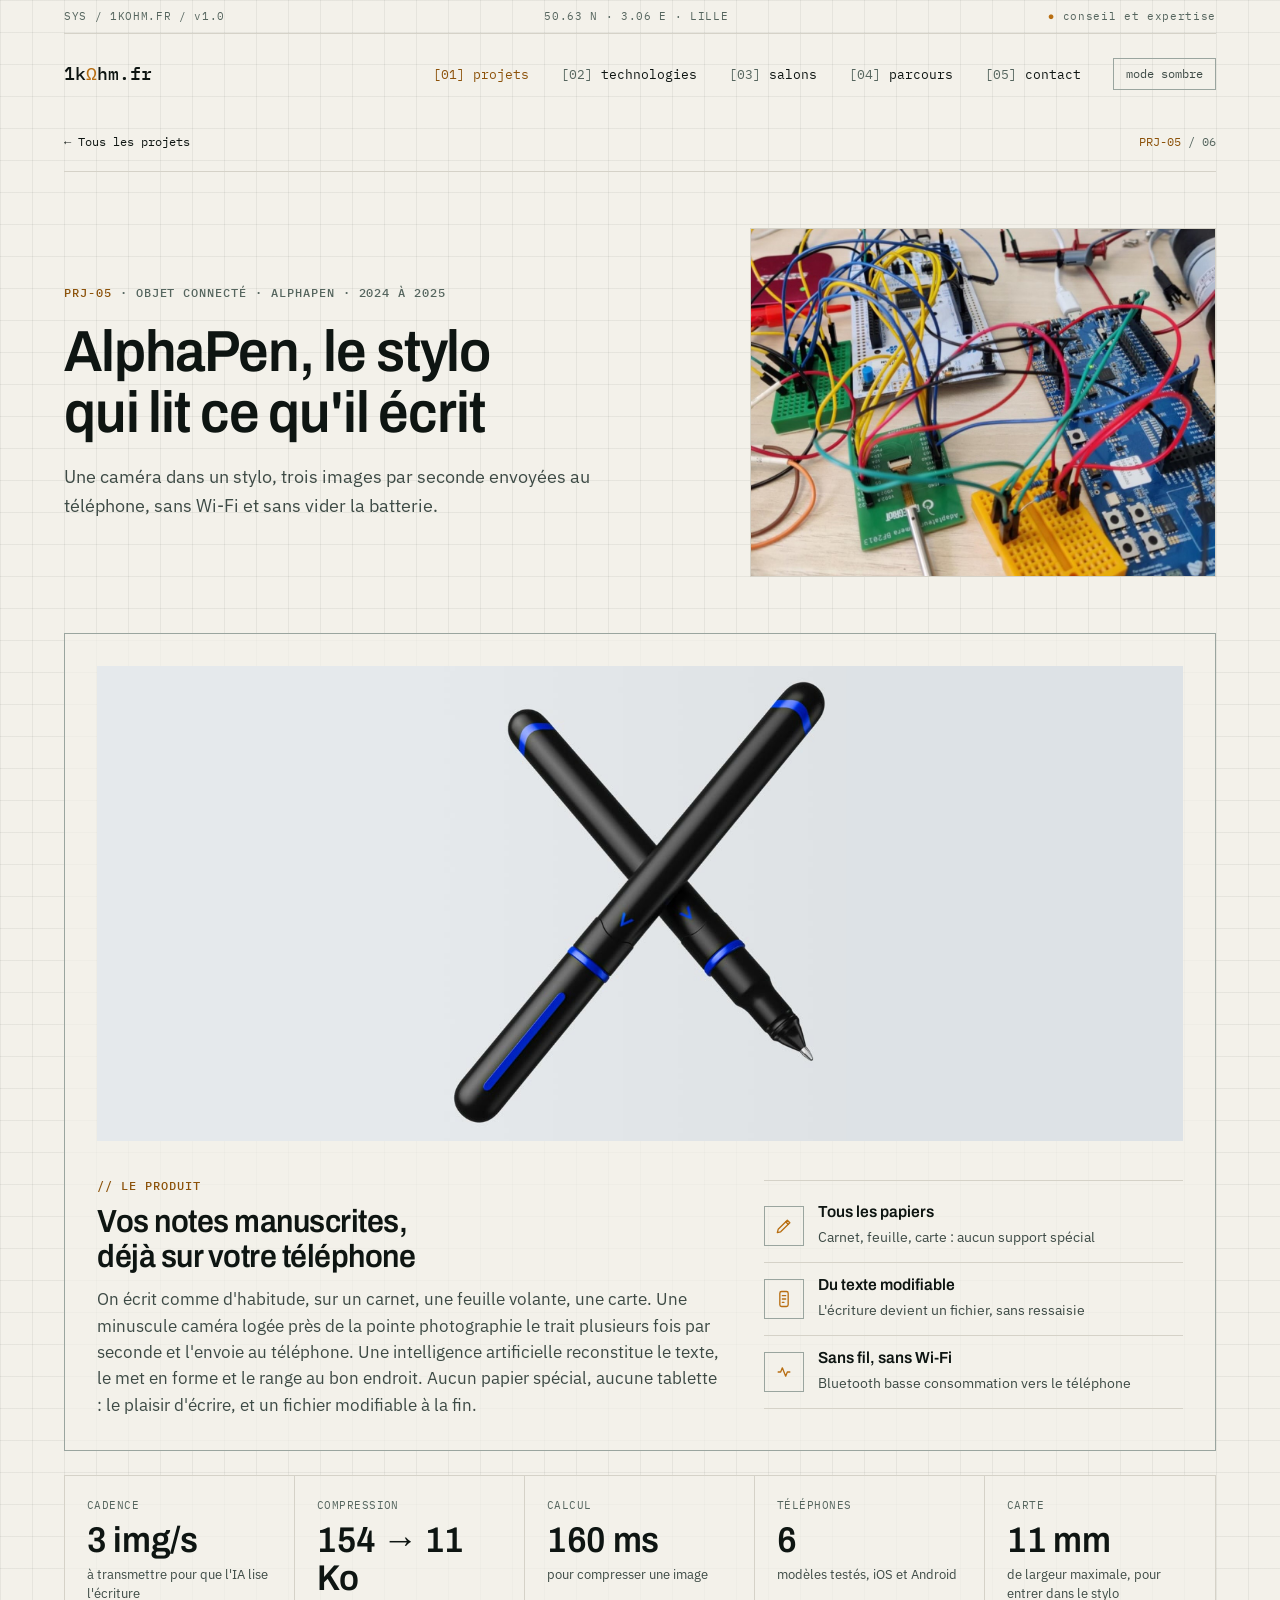
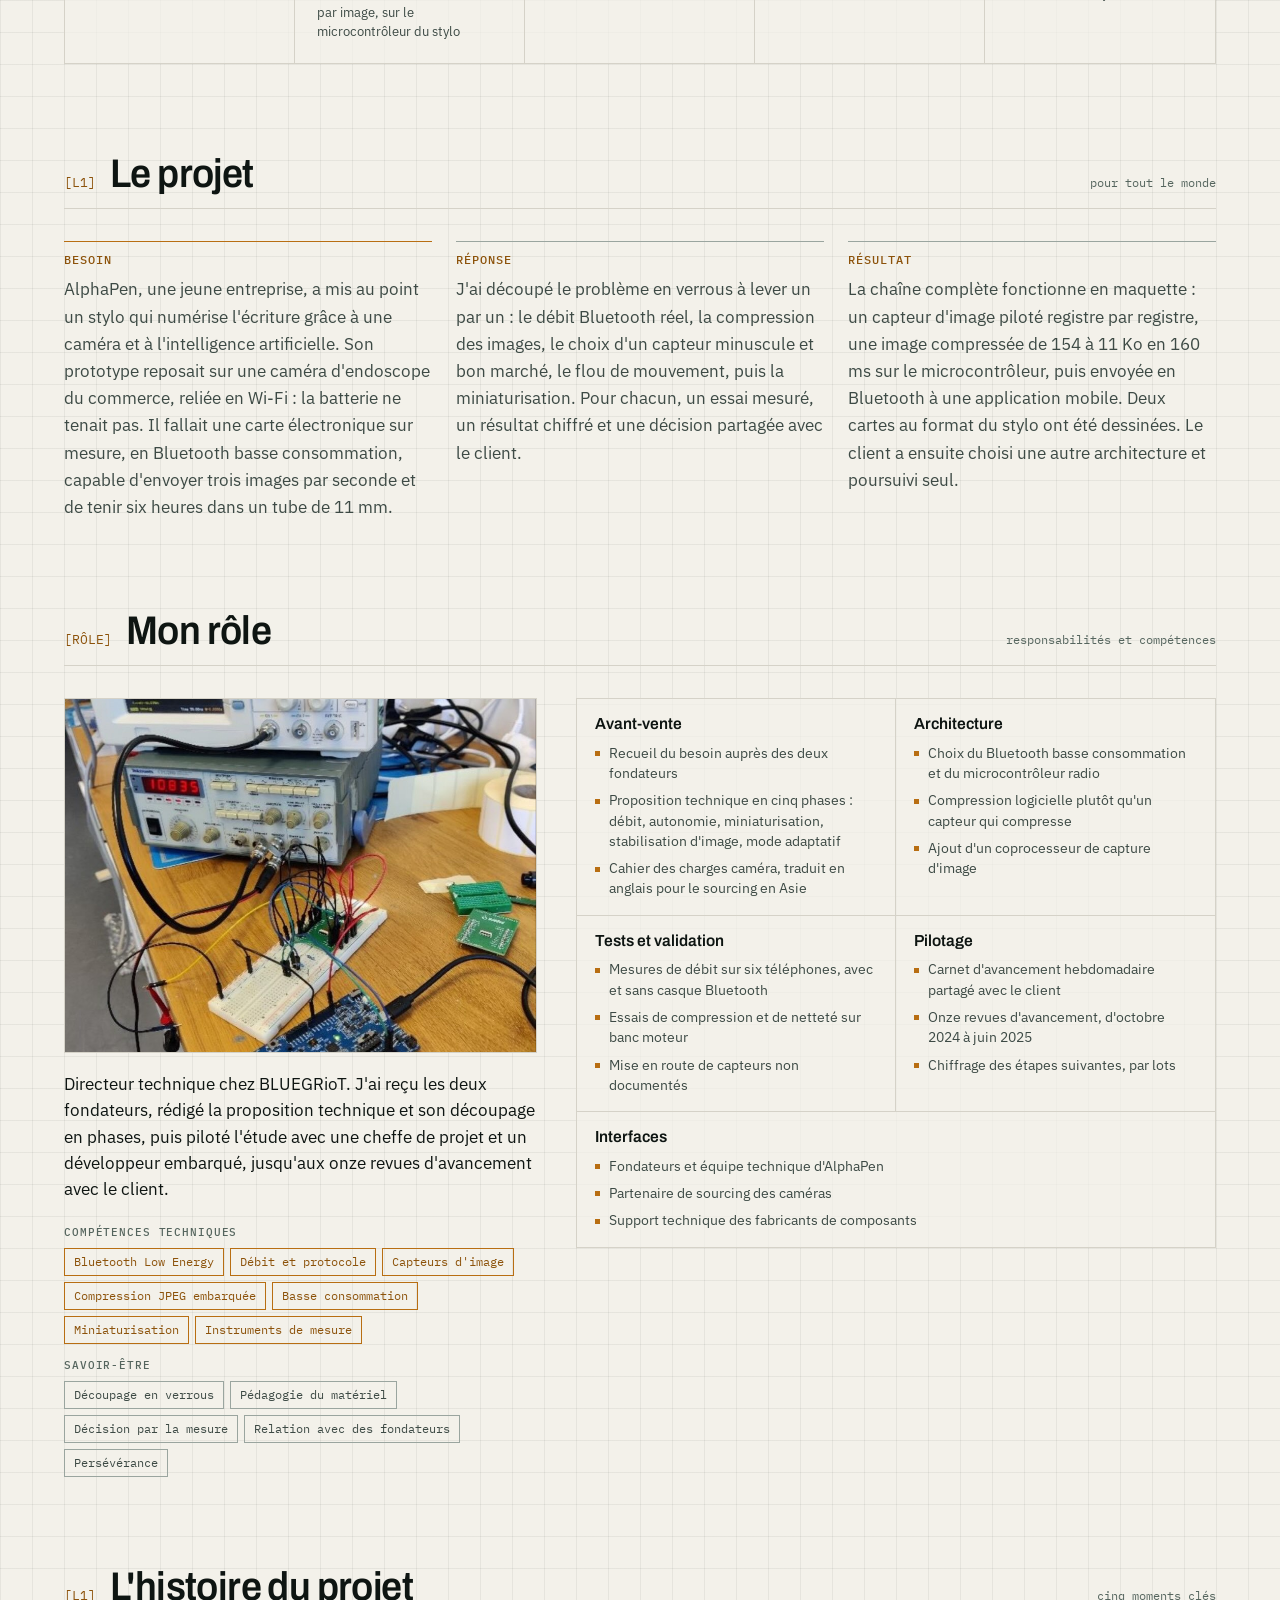
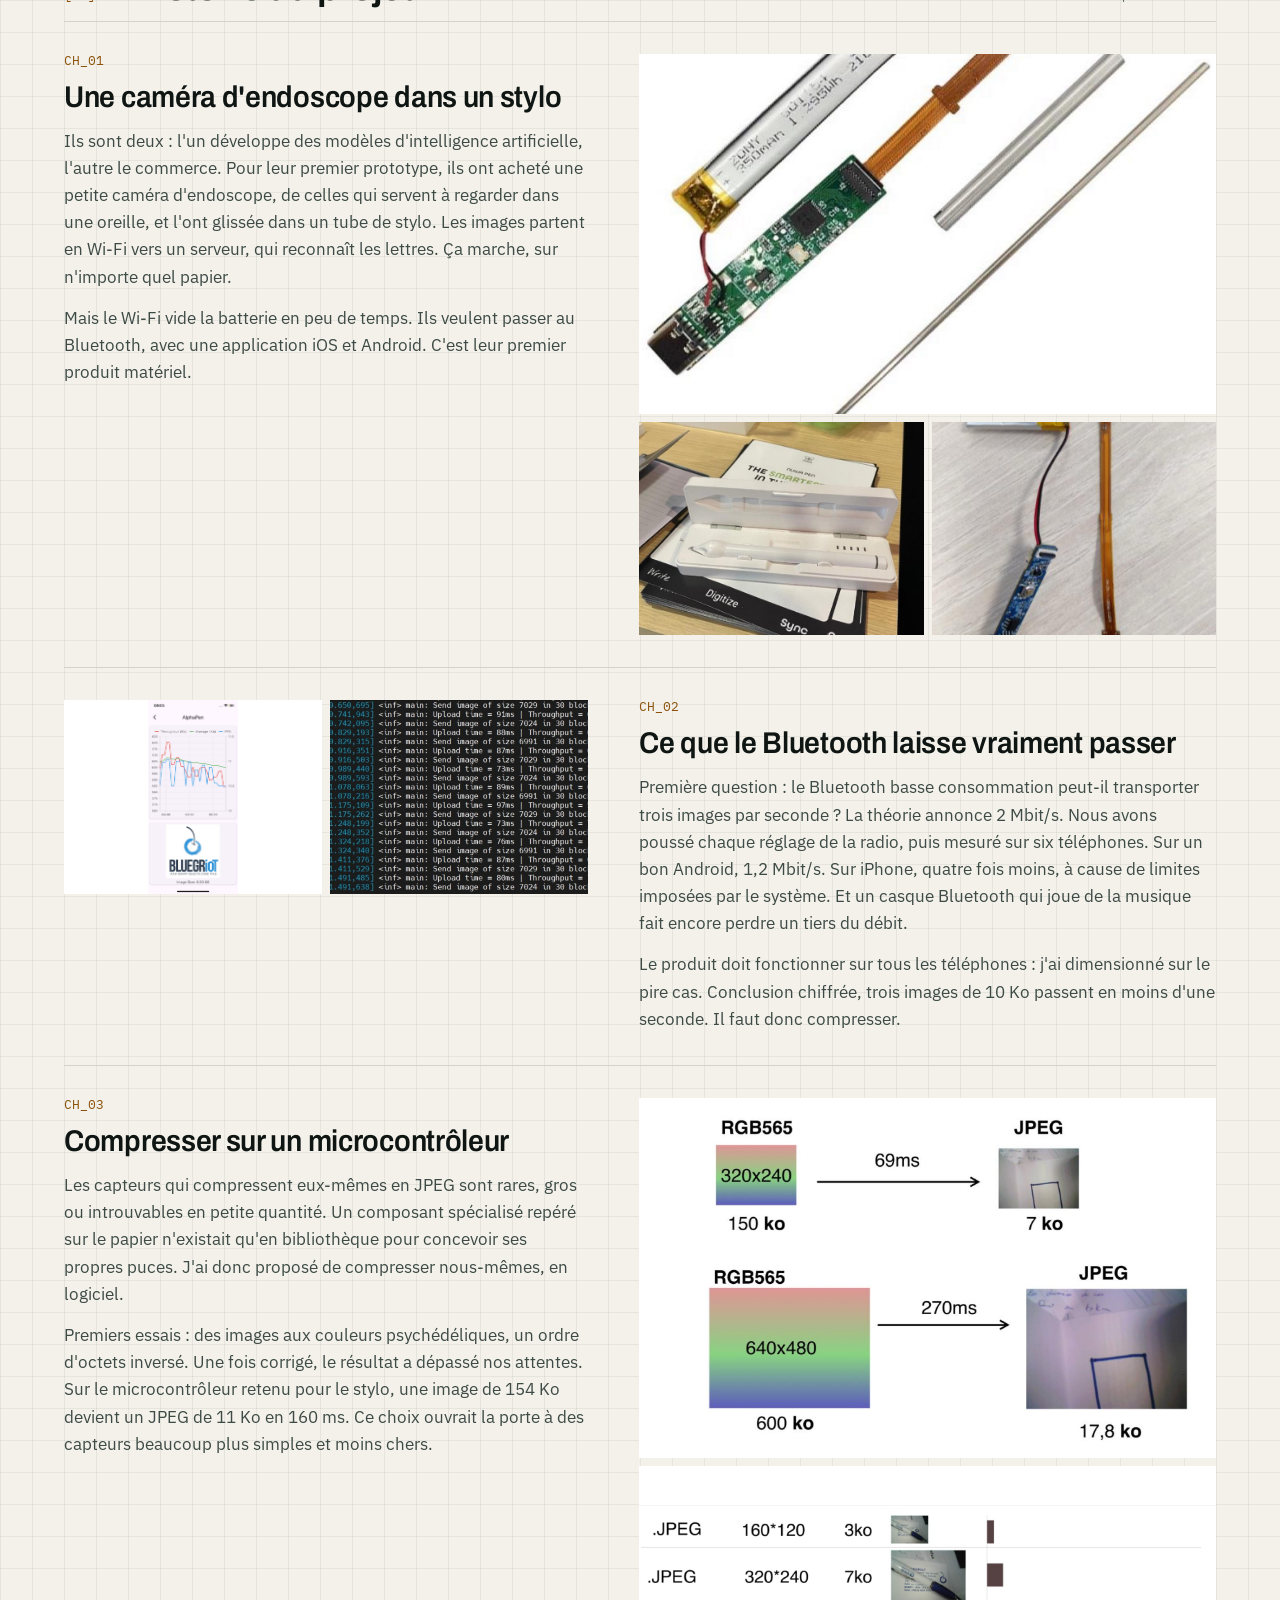
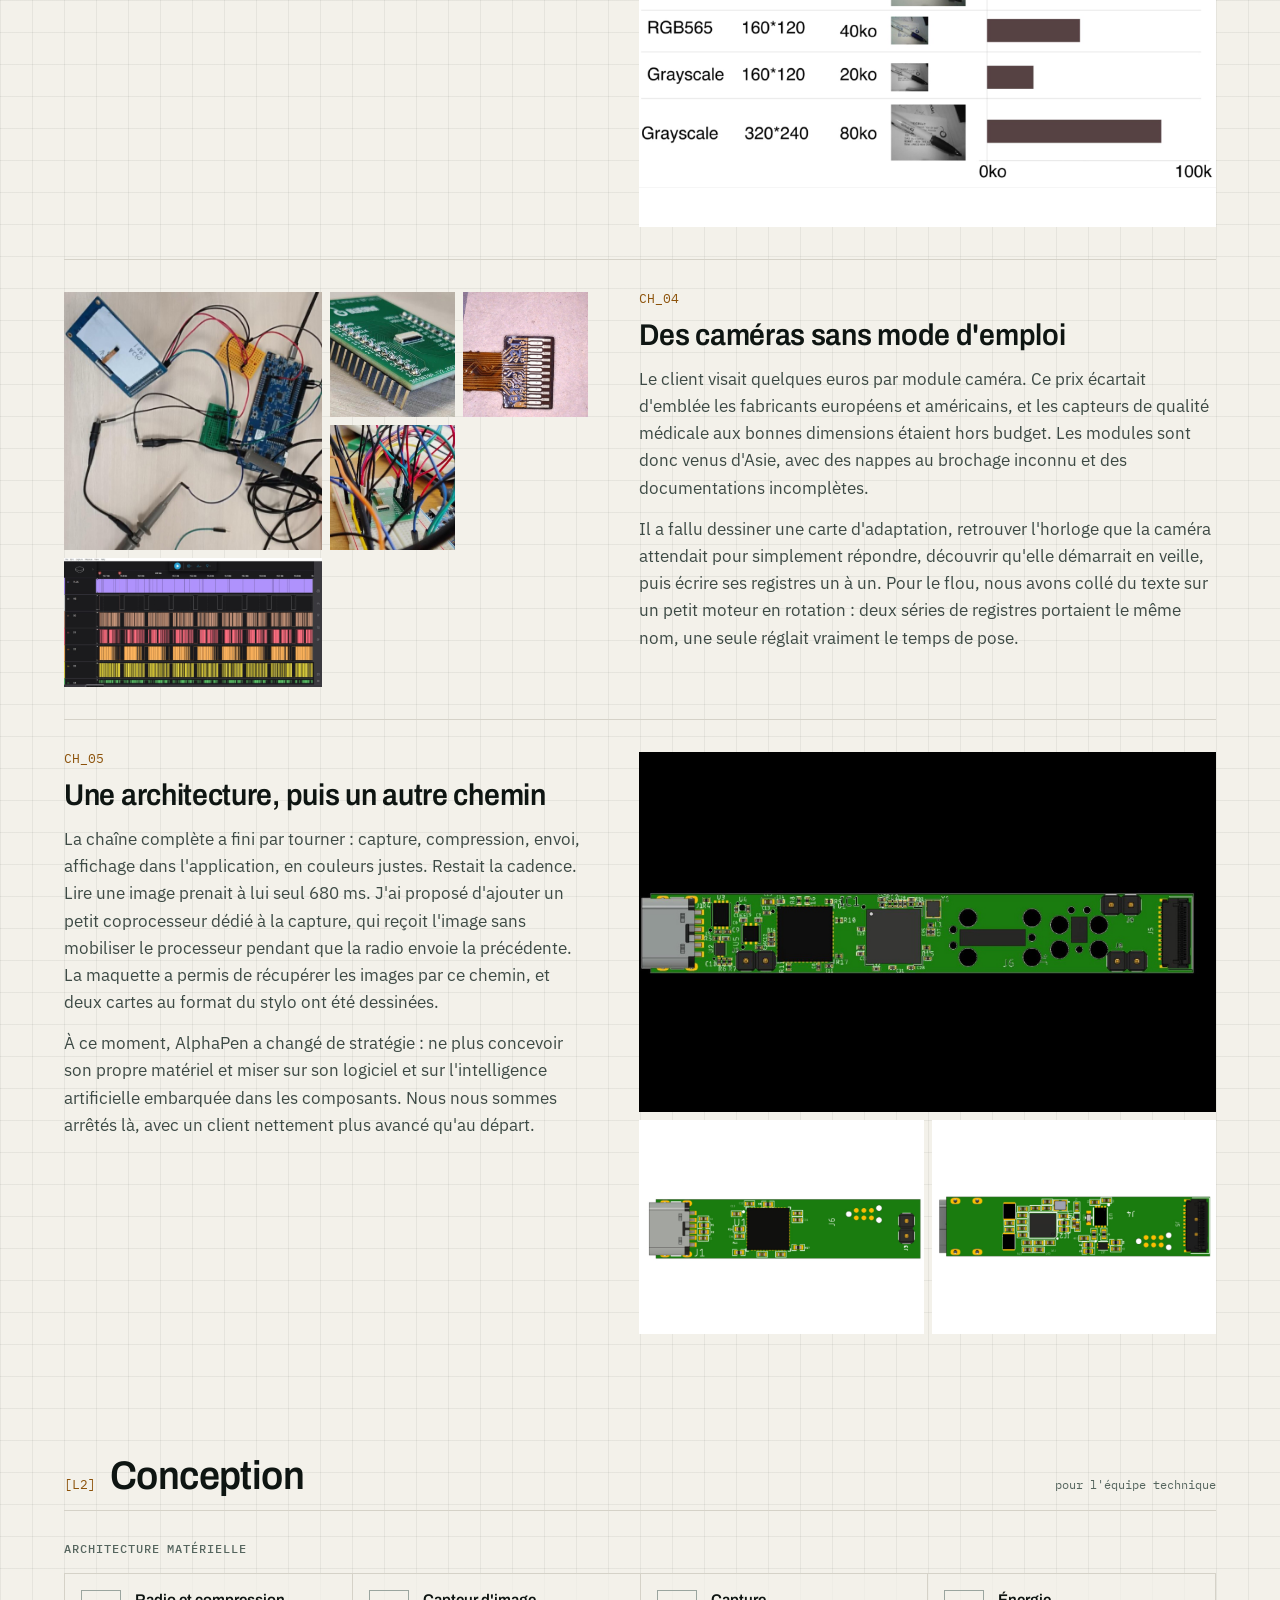
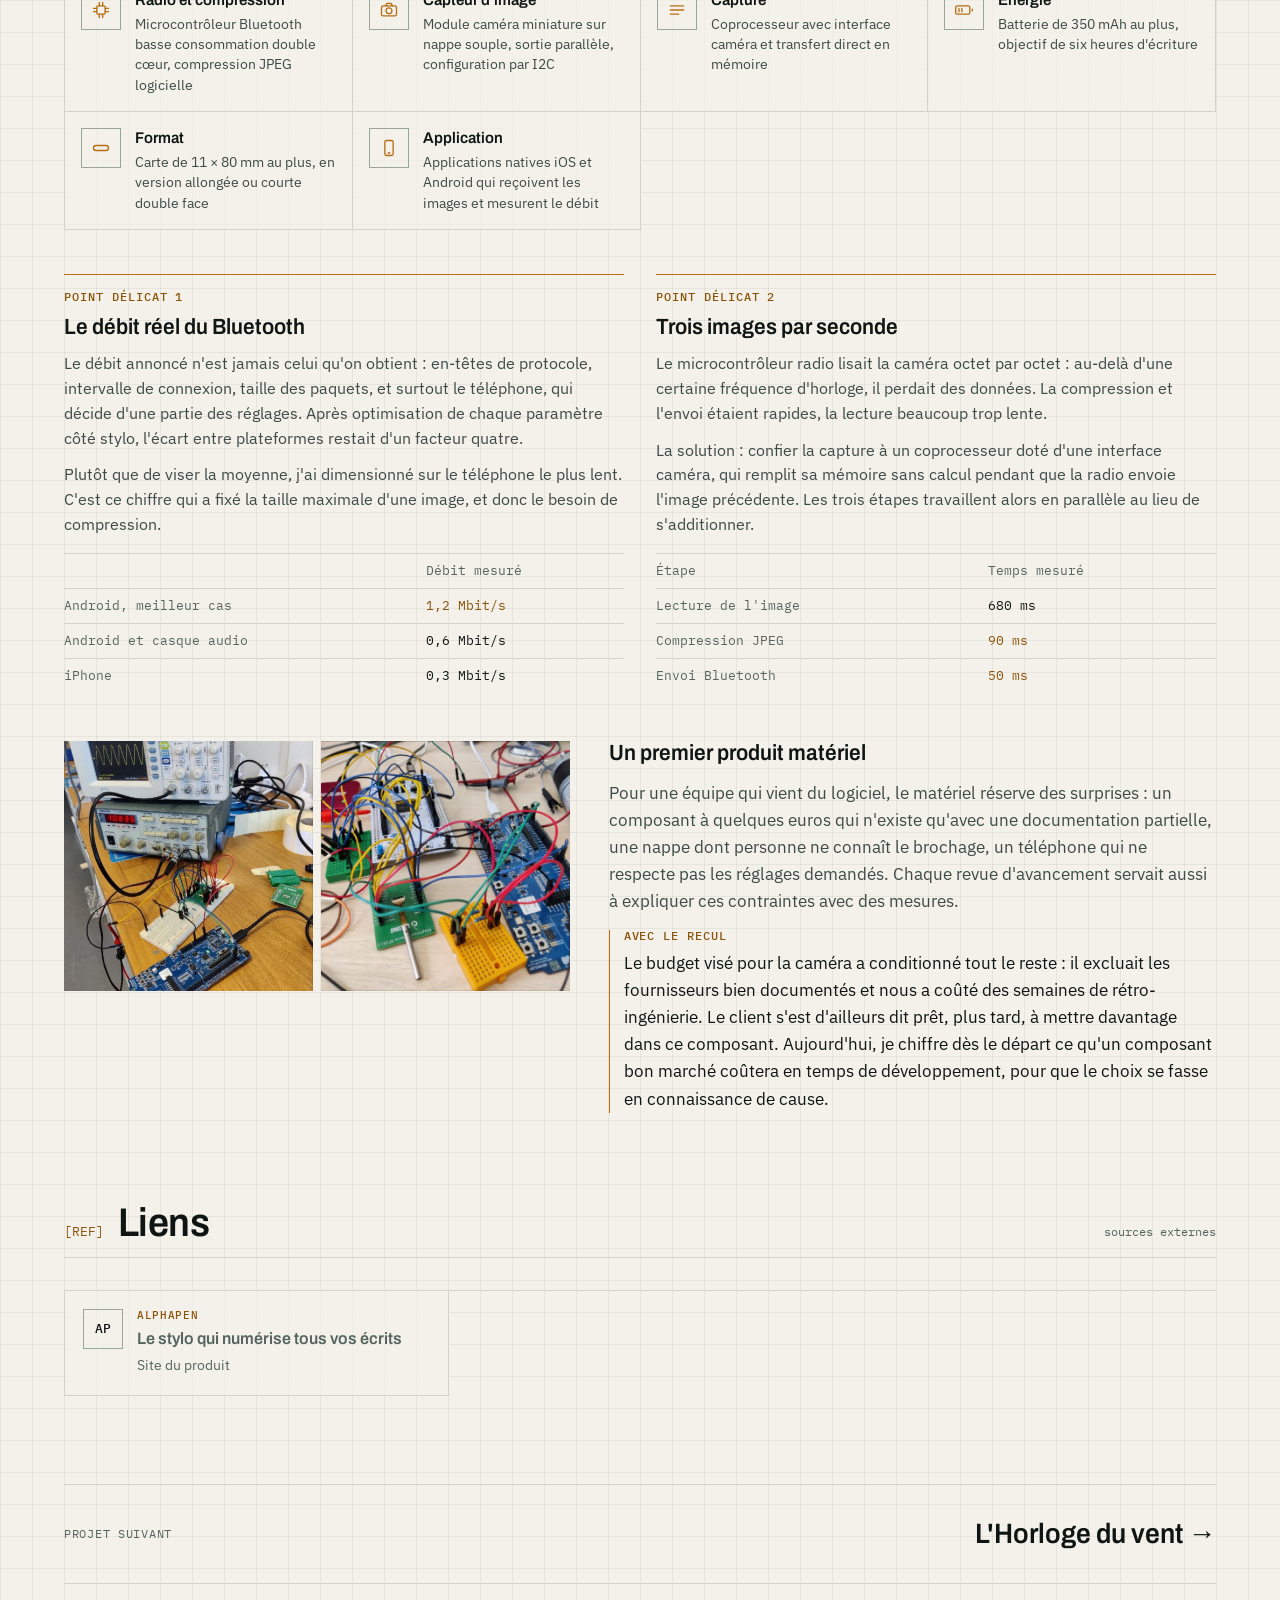
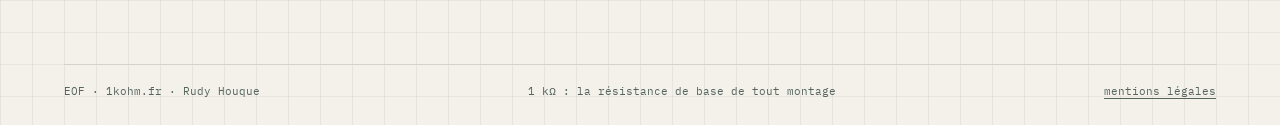
==== commit fce067b0: "Ajoute la rubrique Technologies au menu et replie les filtres - La page /cas-usage/ devient /technol" ====
--- a/alphapen/index.html
+++ b/alphapen/index.html
@@ -15,7 +15,7 @@
 <link rel="icon" href="/favicon.svg" type="image/svg+xml">
 <link rel="preload" href="/assets/fonts/archivo-wdth.woff2" as="font" type="font/woff2" crossorigin>
 <script>try{var t=localStorage.getItem('theme');if(t)document.documentElement.setAttribute('data-theme',t)}catch(e){}</script>
-<link rel="stylesheet" href="/assets/site.css?v=20261029">
+<link rel="stylesheet" href="/assets/site.css?v=20261029c">
 <script defer src="https://cloud.umami.is/script.js" data-website-id="324cd797-ee55-44f8-921b-9b1022fabcf0"></script>
 </head>
 <body>
@@ -26,9 +26,10 @@
     <a class="brand" href="/" aria-label="1kΩhm.fr, accueil">1k<span>Ω</span>hm.fr</a>
     <nav class="nav" aria-label="Navigation principale">
       <a href="/projets/" aria-current="true"><b>[01]</b> projets</a>
-      <a href="/salons/"><b>[02]</b> salons</a>
-      <a href="/#parcours"><b>[03]</b> parcours</a>
-      <a href="/#contact"><b>[04]</b> contact</a>
+      <a href="/technologies/"><b>[02]</b> technologies</a>
+      <a href="/salons/"><b>[03]</b> salons</a>
+      <a href="/#parcours"><b>[04]</b> parcours</a>
+      <a href="/#contact"><b>[05]</b> contact</a>
     </nav>
     <button class="theme" id="themeBtn" type="button">mode sombre</button>
   </header>
@@ -217,6 +218,6 @@
 <footer class="foot"><div class="wrap"><div><span>EOF · 1kohm.fr · Rudy Houque</span><span>1 kΩ : la résistance de base de tout montage</span><a href="/mentions-legales/">mentions légales</a></div></div></footer>
 
 <div class="lb" id="lb" hidden role="dialog" aria-modal="true" aria-label="Visionneuse photo"><button class="close" id="lbClose" type="button">fermer [échap]</button><button class="nav-b prev" id="lbPrev" type="button" aria-label="Photo précédente">‹</button><figure><img id="lbImg" alt=""><figcaption id="lbCap"></figcaption><div class="count" id="lbCount"></div></figure><button class="nav-b next-b" id="lbNext" type="button" aria-label="Photo suivante">›</button></div>
-<script src="/assets/site.js?v=20261015o" defer></script>
+<script src="/assets/site.js?v=20261029b" defer></script>
 </body>
 </html>
--- a/assets/site.css
+++ b/assets/site.css
@@ -735,7 +735,7 @@
   .sfgrid{grid-template-columns:repeat(2,minmax(0,1fr))}
   .top{grid-template-columns:1fr auto;grid-template-areas:"brand theme" "nav nav";min-height:0;padding-block:var(--s4) var(--s3)}
   .brand{grid-area:brand}.theme{grid-area:theme}
-  .nav{grid-area:nav;display:grid;grid-template-columns:repeat(4,minmax(0,1fr));gap:0;border:1px solid var(--line);font-size:12.5px}
+  .nav{grid-area:nav;display:grid;grid-template-columns:repeat(5,minmax(0,1fr));gap:0;border:1px solid var(--line);font-size:12.5px}
   .nav a{display:flex;flex-direction:column;align-items:flex-start;gap:4px;padding:10px;border-right:1px solid var(--line);min-height:52px}
   .nav a:last-child{border-right:0}
   .hero-txt,.p-hero > div{grid-column:1/-1}
@@ -896,3 +896,34 @@
 .cu-dial .nd{stroke:var(--accent);stroke-width:1.6;transform-origin:24px 25px;transform:rotate(var(--a));animation:cu-needle var(--d) cubic-bezier(.22,1,.36,1) infinite alternate}
 @keyframes cu-needle{0%,12%{transform:rotate(-90deg)}88%,100%{transform:rotate(var(--a))}}
 @media (prefers-reduced-motion:reduce){.cu-dial .nd{animation:none}}
+/* accueil : bloc Technologies */
+.th-list{list-style:none;margin:0;padding:0;display:grid;grid-template-columns:repeat(3,minmax(0,1fr));gap:12px}
+.th{display:grid;grid-template-columns:auto 1fr auto;grid-template-rows:auto auto;gap:6px 14px;align-items:baseline;height:100%;padding:18px 20px;border:1px solid var(--line);background:var(--panel);color:var(--ink);text-decoration:none;transition:transform var(--t-hover) var(--ease-out),border-color var(--t-hover) ease-out}
+.th-n{grid-row:1/3;font:400 12px/1 var(--f-mono);color:var(--accent-text)}
+.th-t{font:600 clamp(18px,1.6vw,21px)/1.2 var(--f-display);font-stretch:92%}
+.th-a{grid-row:1/3;align-self:center;font:500 16px/1 var(--f-mono);color:var(--accent-text);transition:transform var(--t-hover) var(--ease-out)}
+.th-c{grid-column:2;font:400 12px/1.3 var(--f-mono);color:var(--label);text-transform:uppercase;letter-spacing:.04em}
+.th-1{border-color:var(--accent)}
+@media (hover:hover){.th:hover{transform:translateY(-3px);border-color:var(--accent)}.th:hover .th-t{color:var(--accent-text)}.th:hover .th-a{transform:translateX(4px)}}
+@media (max-width:900px){.th-list{grid-template-columns:1fr 1fr}}
+@media (max-width:640px){.th-list{grid-template-columns:1fr;gap:8px}.th{padding:14px 16px}}
+@media (prefers-reduced-motion:reduce){.th,.th-a{transition:none}.th:hover,.th:hover .th-a{transform:none}}
+/* menu à cinq entrées sur téléphone : trois en haut, deux en bas */
+@media (max-width:640px){
+  .nav{grid-template-columns:repeat(6,minmax(0,1fr))}
+  .nav a{grid-column:span 2}
+  .nav a:nth-child(n+4){grid-column:span 3;border-top:1px solid var(--line)}
+  .nav a:nth-child(3){border-right:0}
+}
+.th-n{grid-column:1;grid-row:1/3}
+.th-t{grid-column:2;grid-row:1;text-align:left}
+.th-c{grid-column:2;grid-row:2}
+.th-a{grid-column:3;grid-row:1/3}
+/* filtres repliés (Projets, Technologies) */
+.chips{--rows:2}
+.chips.clamp{max-height:calc(var(--rows) * 36px + (var(--rows) - 1) * 6px);overflow:hidden}
+.chips .off{visibility:hidden}
+.chips-more{grid-column:2;justify-self:start;background:none;border:0;padding:0 2px;min-height:32px;font:500 12.5px/1 var(--f-mono);color:var(--accent-text);cursor:pointer;text-decoration:underline;text-underline-offset:3px}
+.chips-more[hidden]{display:none}
+@media (max-width:900px){.chips-more{grid-column:1}}
+@media (max-width:640px){.chips{--rows:3}}
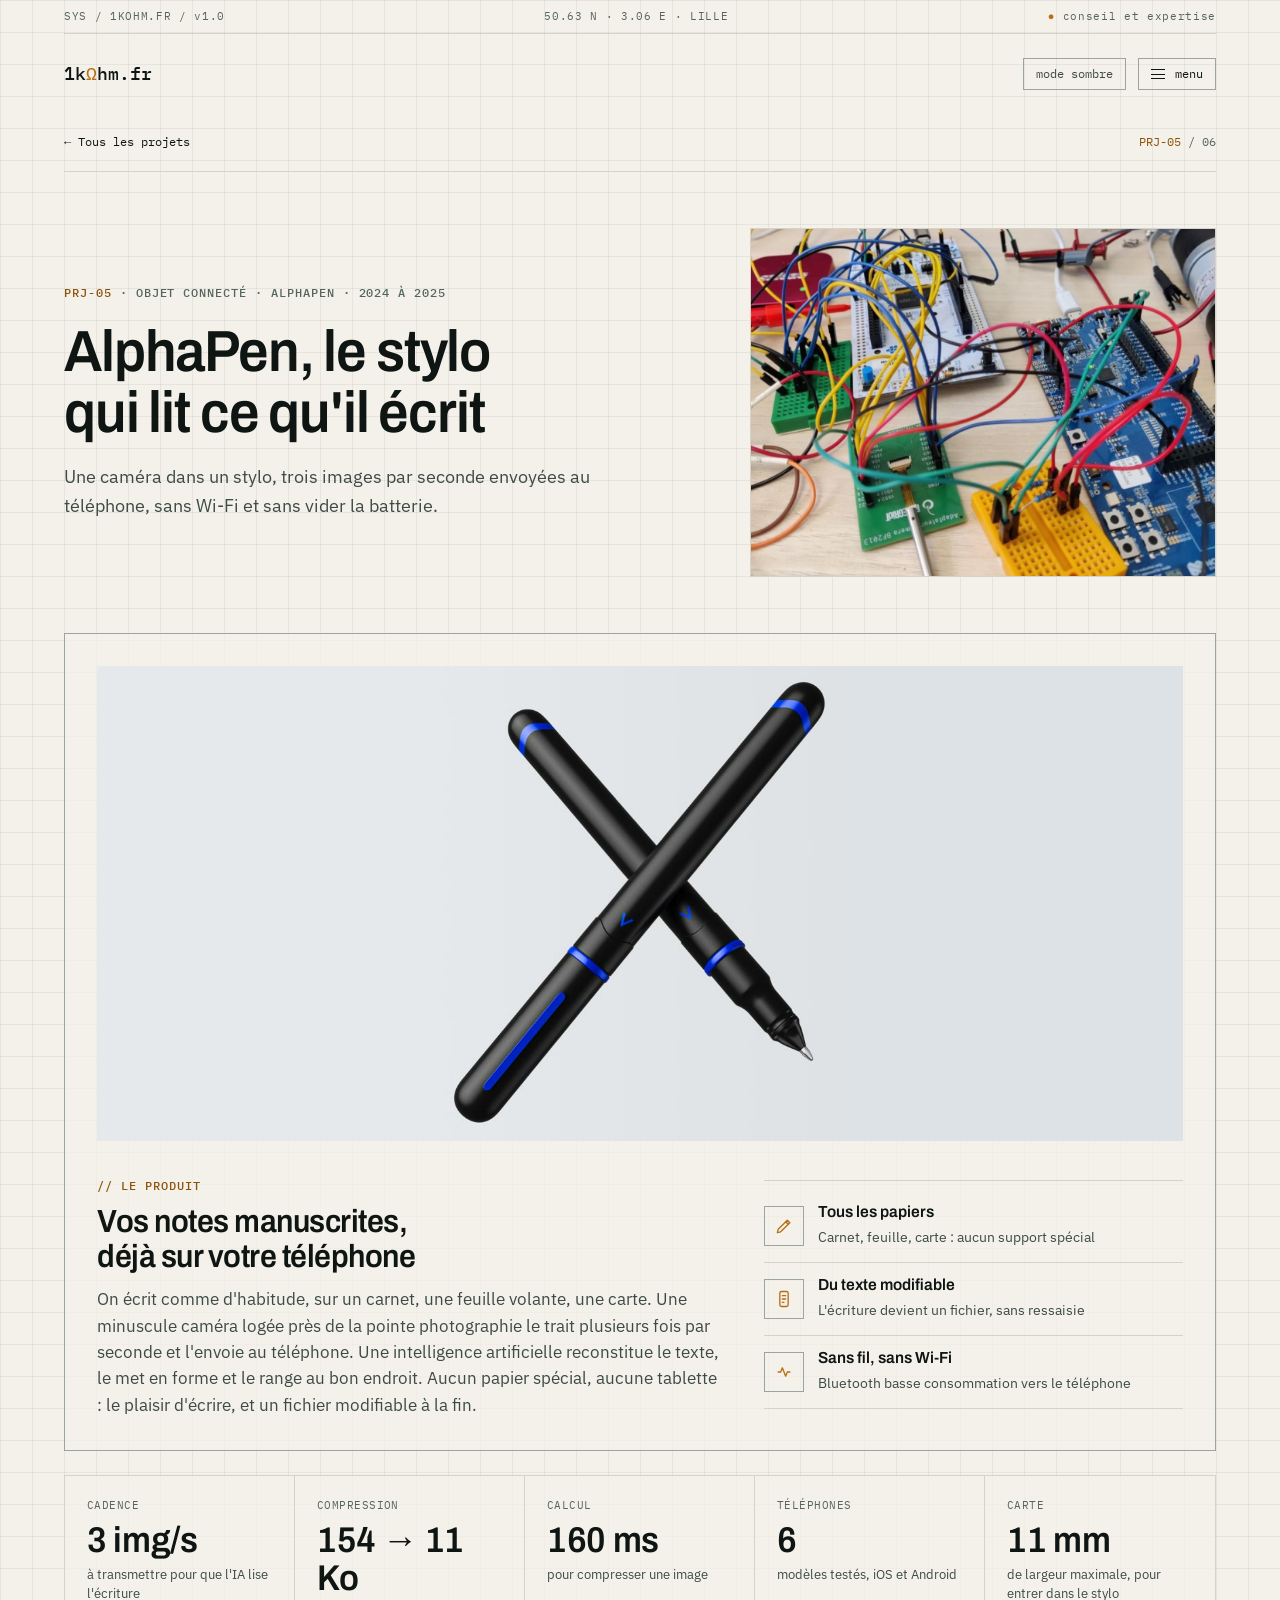
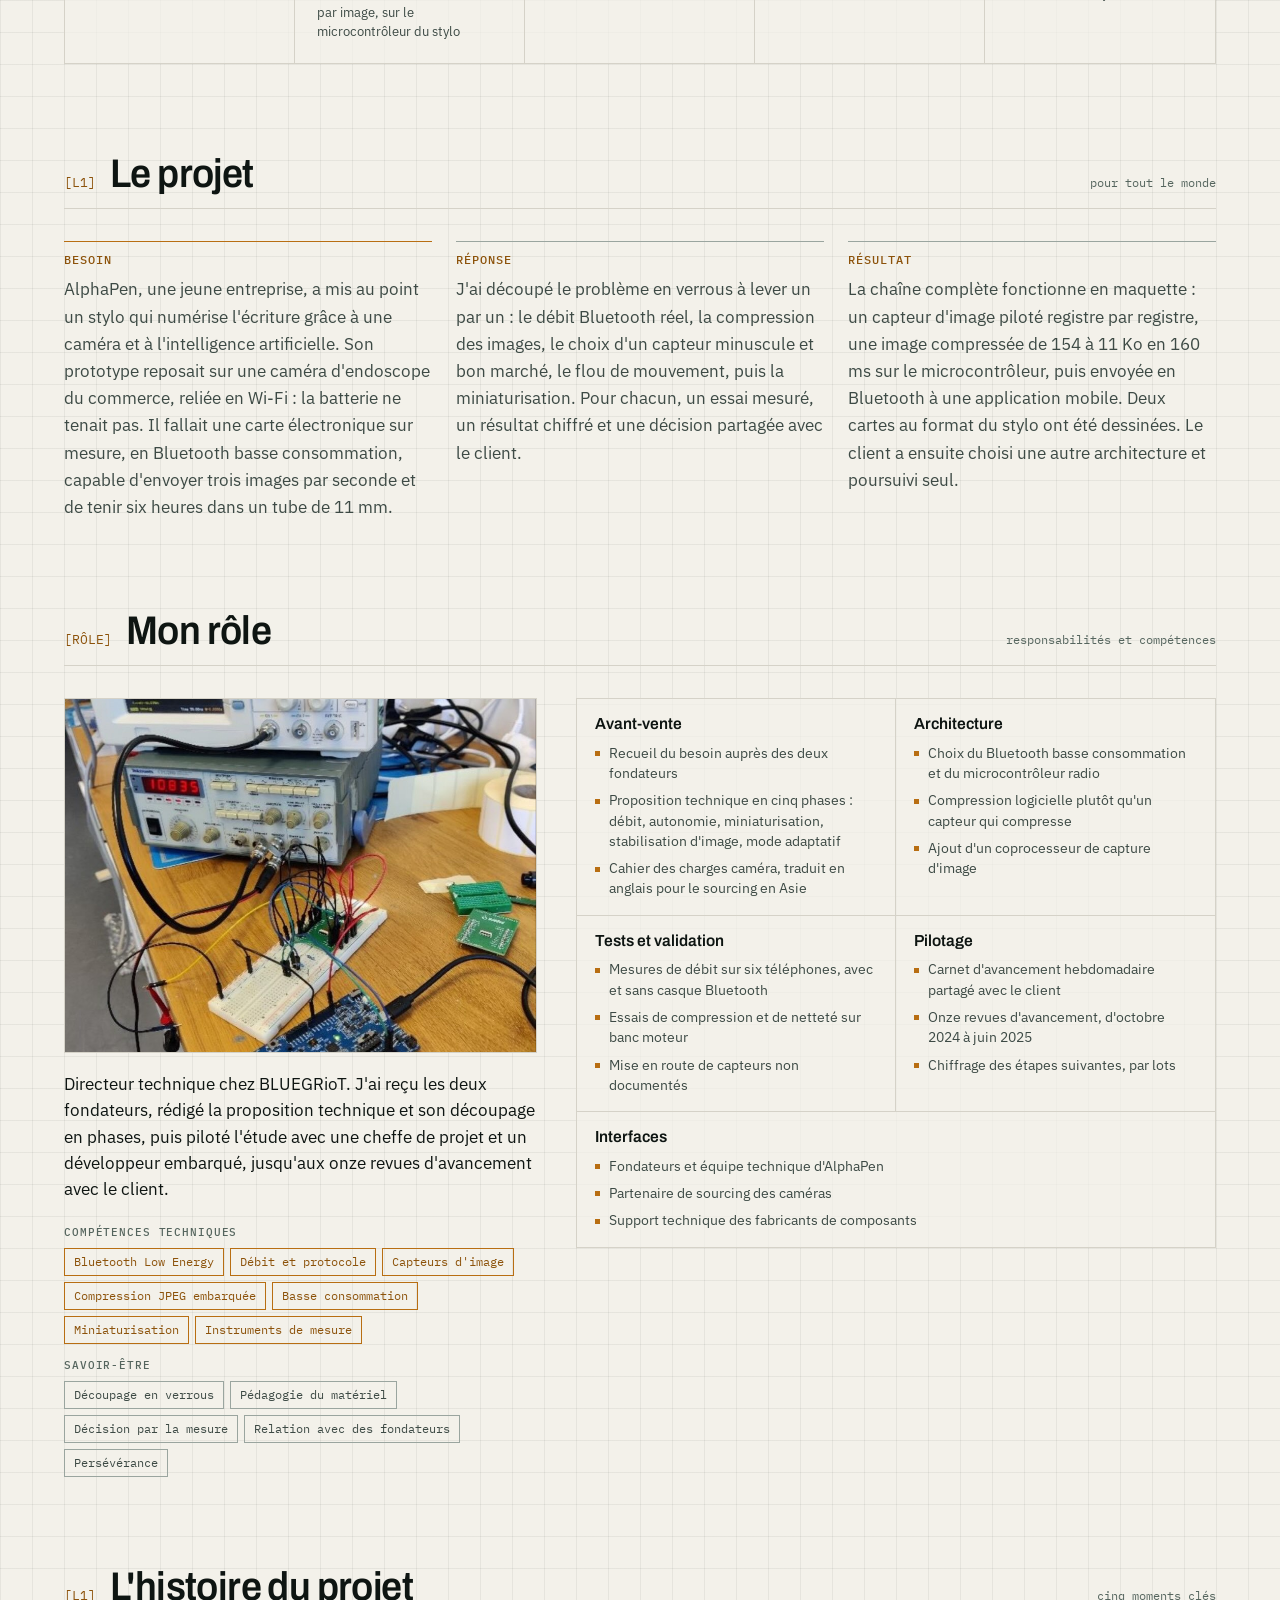
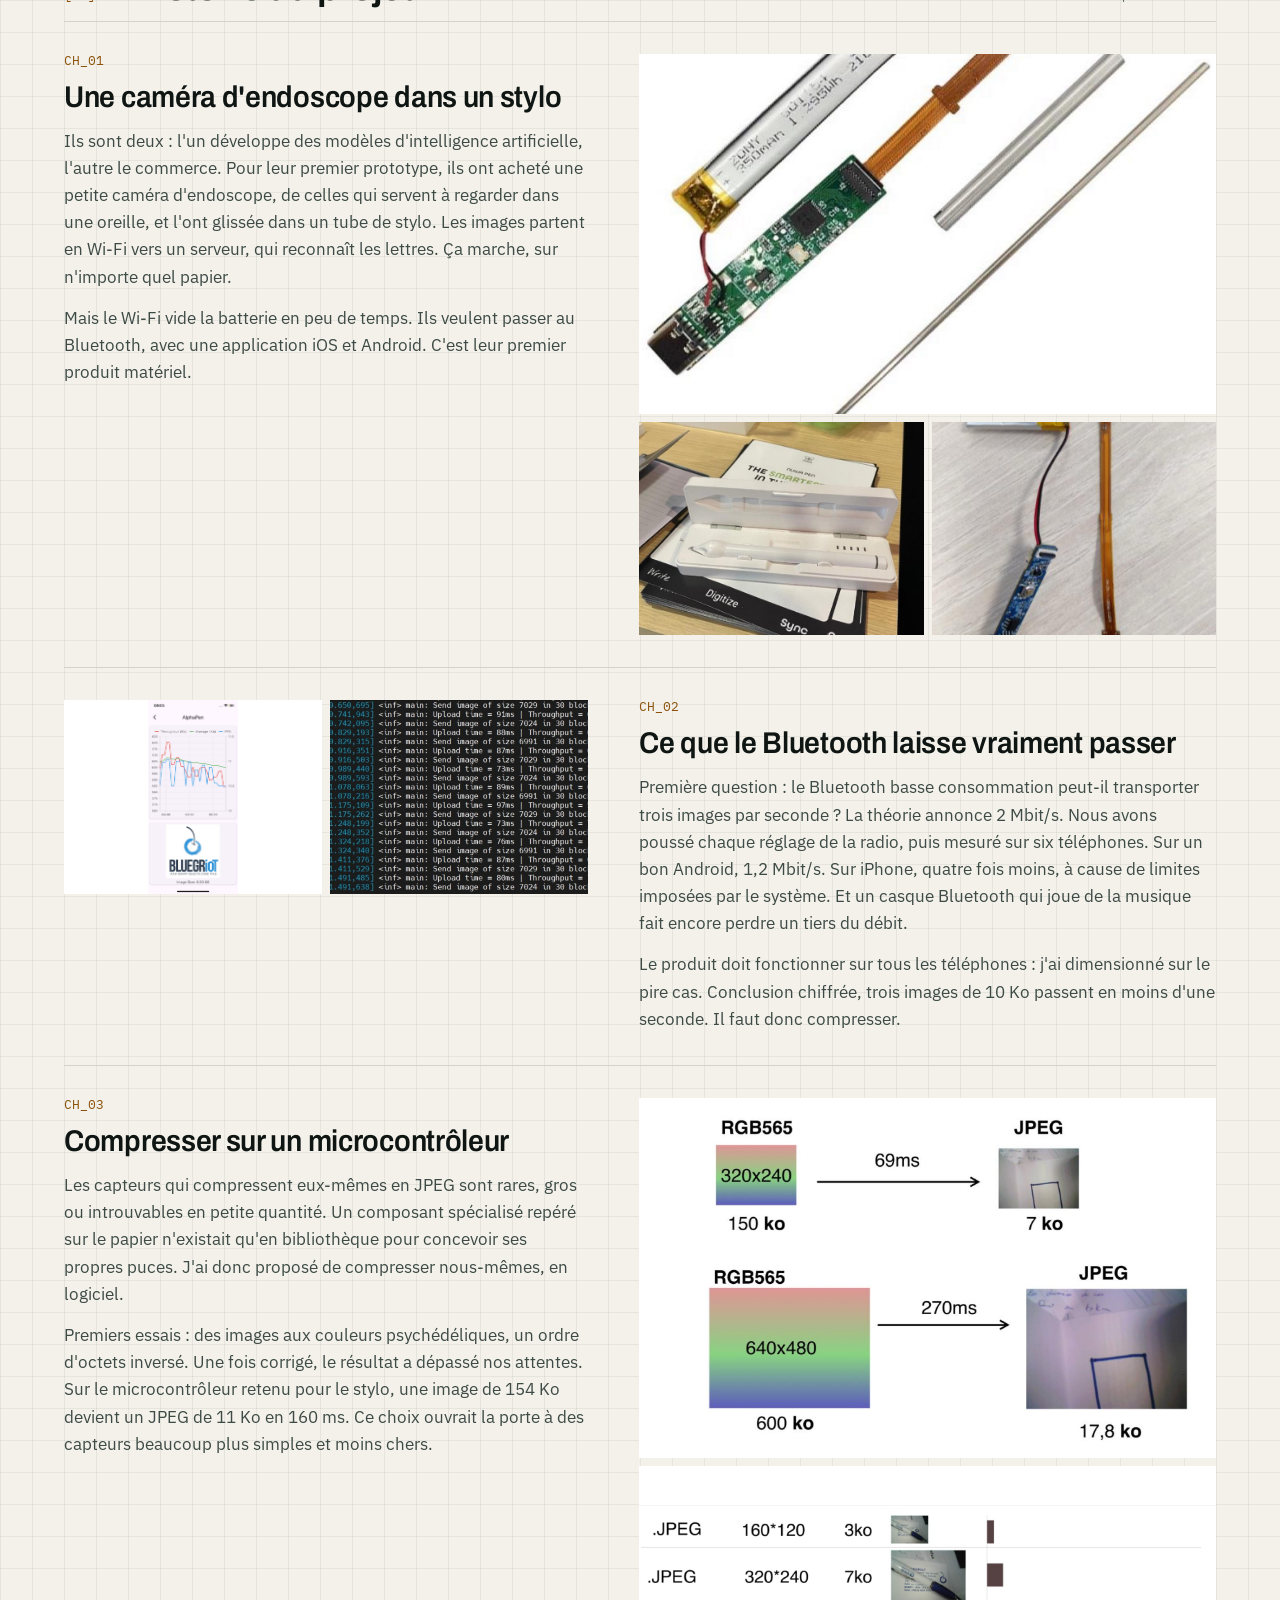
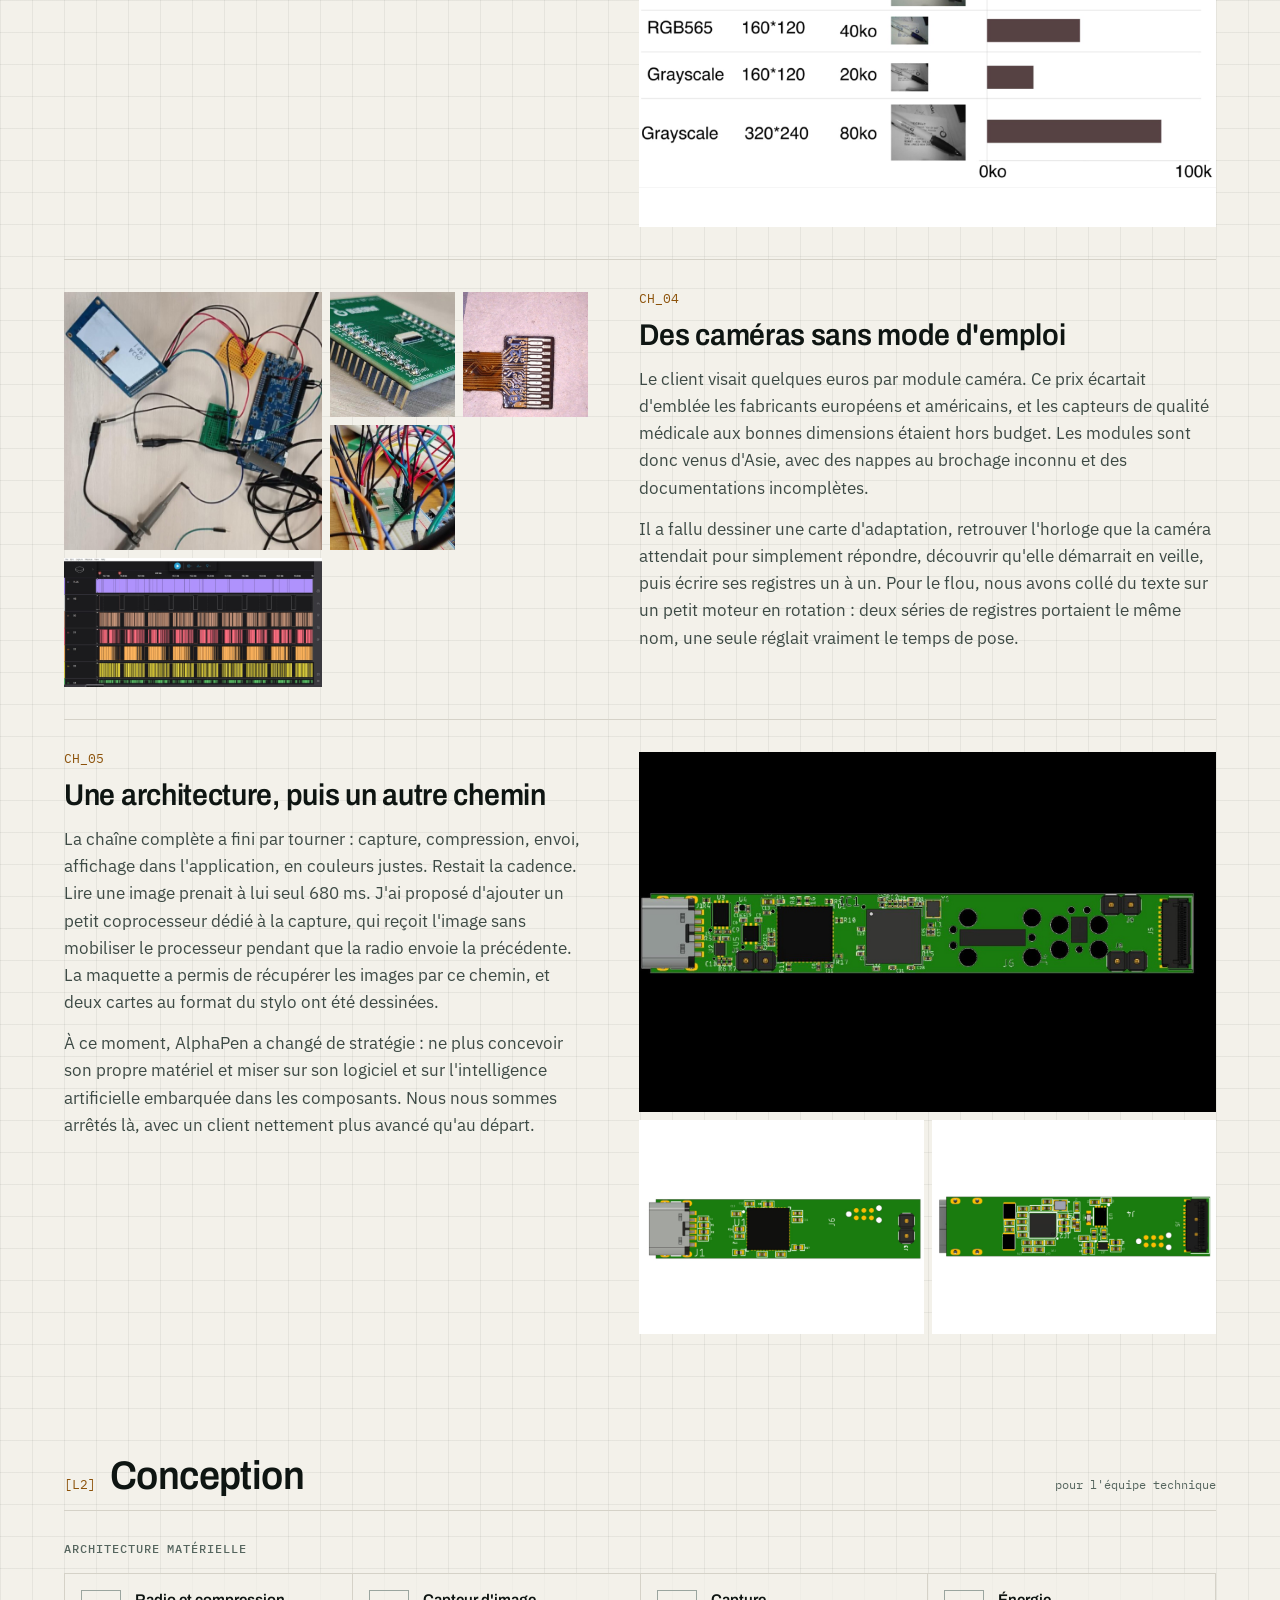
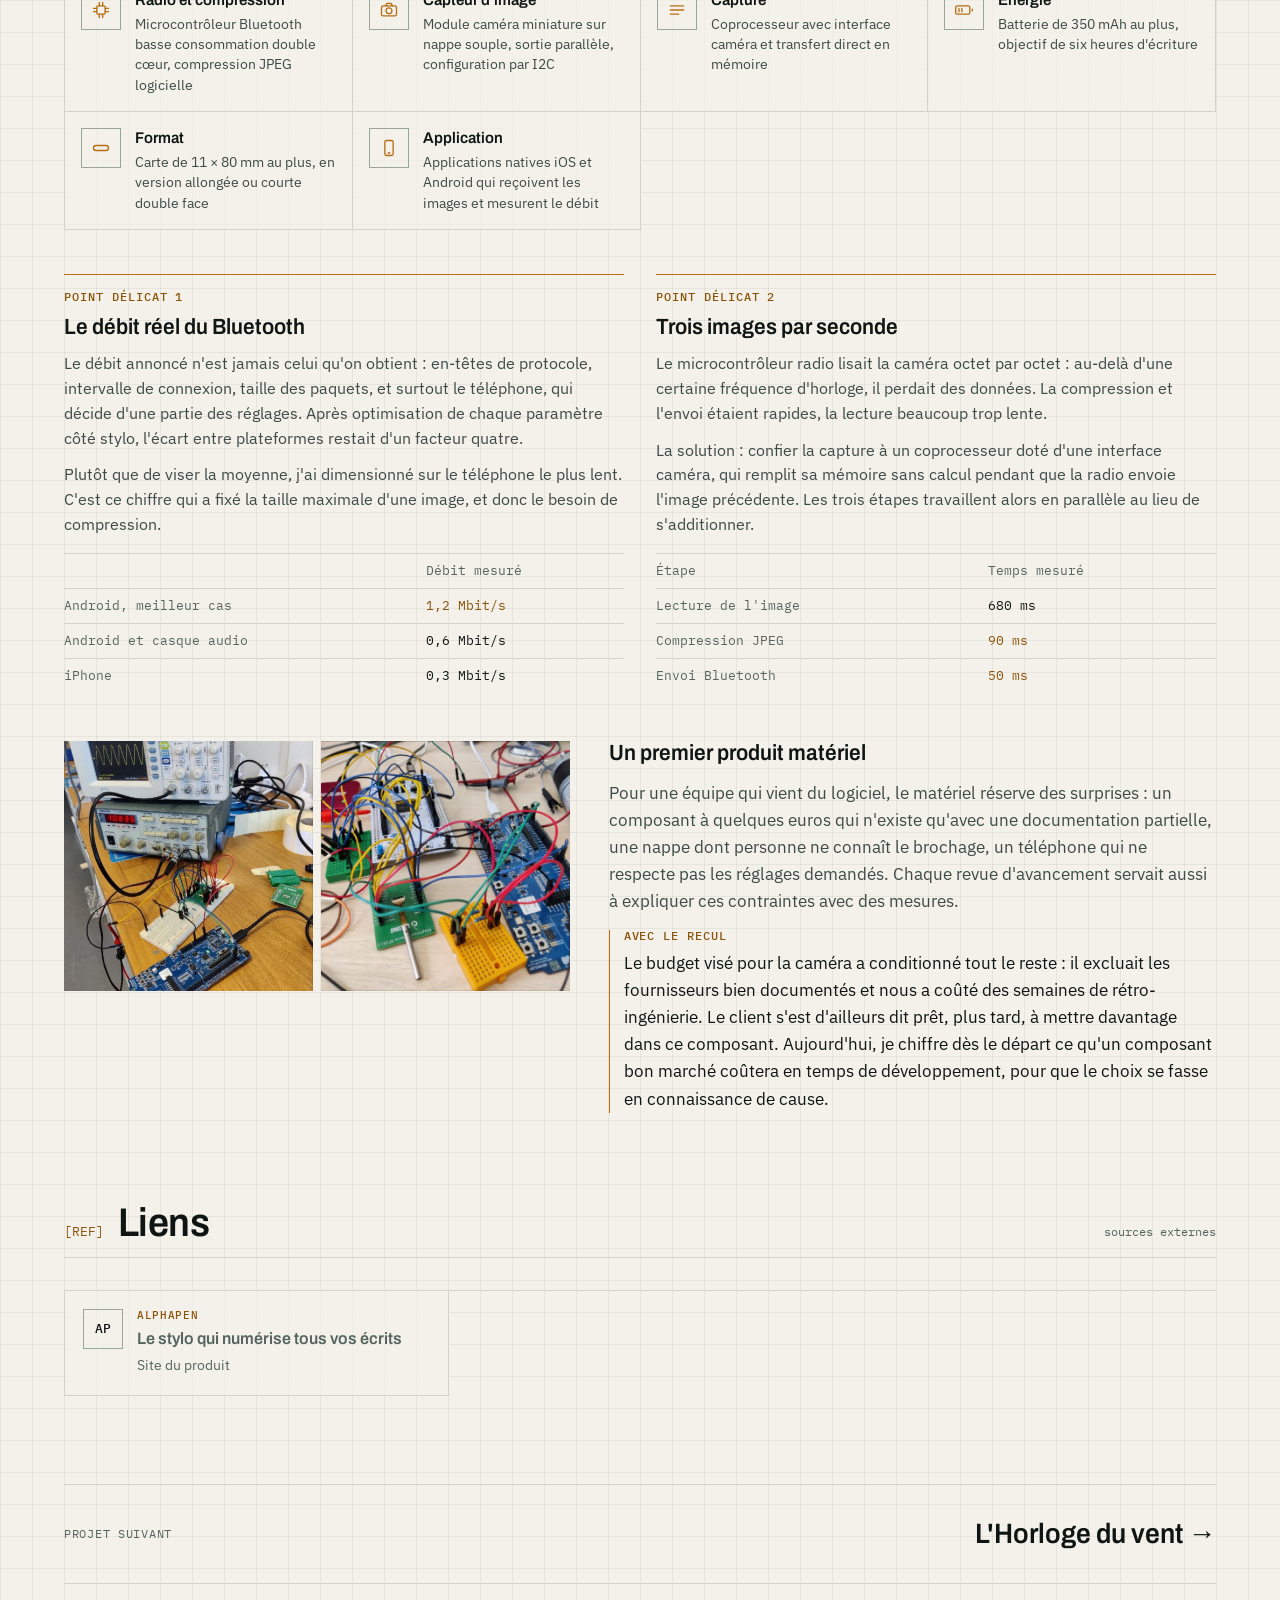
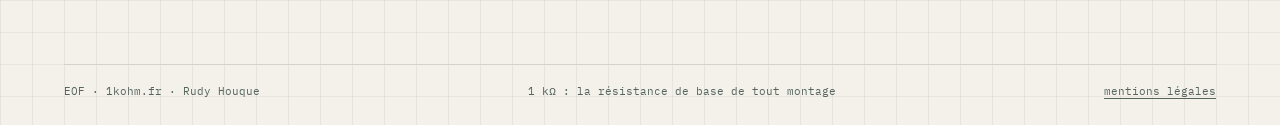
==== commit 392933c6: "Menu replié en hamburger et Reconnaissances avant les projets sur l'accueil Co-Authored-By: Claude O" ====
--- a/alphapen/index.html
+++ b/alphapen/index.html
@@ -14,8 +14,8 @@
 <meta property="og:image" content="https://1kohm.fr/img/alphapen/stylo-apen.jpg">
 <link rel="icon" href="/favicon.svg" type="image/svg+xml">
 <link rel="preload" href="/assets/fonts/archivo-wdth.woff2" as="font" type="font/woff2" crossorigin>
-<script>try{var t=localStorage.getItem('theme');if(t)document.documentElement.setAttribute('data-theme',t)}catch(e){}</script>
-<link rel="stylesheet" href="/assets/site.css?v=20261029c">
+<script>document.documentElement.classList.add('js');try{var t=localStorage.getItem('theme');if(t)document.documentElement.setAttribute('data-theme',t)}catch(e){}</script>
+<link rel="stylesheet" href="/assets/site.css?v=20261030">
 <script defer src="https://cloud.umami.is/script.js" data-website-id="324cd797-ee55-44f8-921b-9b1022fabcf0"></script>
 </head>
 <body>
@@ -24,7 +24,7 @@
 <div class="wrap">
   <header class="top">
     <a class="brand" href="/" aria-label="1kΩhm.fr, accueil">1k<span>Ω</span>hm.fr</a>
-    <nav class="nav" aria-label="Navigation principale">
+    <nav class="nav" id="nav" aria-label="Navigation principale">
       <a href="/projets/" aria-current="true"><b>[01]</b> projets</a>
       <a href="/technologies/"><b>[02]</b> technologies</a>
       <a href="/salons/"><b>[03]</b> salons</a>
@@ -32,6 +32,7 @@
       <a href="/#contact"><b>[05]</b> contact</a>
     </nav>
     <button class="theme" id="themeBtn" type="button">mode sombre</button>
+    <button class="menu-btn" id="menuBtn" type="button" aria-expanded="false" aria-controls="nav"><span class="menu-ico" aria-hidden="true"><i></i><i></i><i></i></span><span class="menu-lbl">menu</span></button>
   </header>
 </div>
 
@@ -218,6 +219,6 @@
 <footer class="foot"><div class="wrap"><div><span>EOF · 1kohm.fr · Rudy Houque</span><span>1 kΩ : la résistance de base de tout montage</span><a href="/mentions-legales/">mentions légales</a></div></div></footer>
 
 <div class="lb" id="lb" hidden role="dialog" aria-modal="true" aria-label="Visionneuse photo"><button class="close" id="lbClose" type="button">fermer [échap]</button><button class="nav-b prev" id="lbPrev" type="button" aria-label="Photo précédente">‹</button><figure><img id="lbImg" alt=""><figcaption id="lbCap"></figcaption><div class="count" id="lbCount"></div></figure><button class="nav-b next-b" id="lbNext" type="button" aria-label="Photo suivante">›</button></div>
-<script src="/assets/site.js?v=20261029b" defer></script>
+<script src="/assets/site.js?v=20261030" defer></script>
 </body>
 </html>
--- a/assets/site.css
+++ b/assets/site.css
@@ -927,3 +927,27 @@
 .chips-more[hidden]{display:none}
 @media (max-width:900px){.chips-more{grid-column:1}}
 @media (max-width:640px){.chips{--rows:3}}
+
+/* ===== MENU REPLIÉ (hamburger) =====
+   Sans JavaScript, le menu reste déplié (règles plus haut). */
+.menu-btn{display:none}
+.js .top{position:relative;z-index:40;grid-template-columns:1fr auto auto;grid-template-areas:none;gap:var(--s3)}
+.js .brand,.js .theme{grid-area:auto}
+.js .menu-btn{display:inline-flex;align-items:center;gap:10px;border:1px solid var(--line-2);background:transparent;padding:9px 12px;font:400 12px/1 var(--f-mono);color:var(--ink);cursor:pointer;white-space:nowrap;transition:color var(--t-hover) ease-out,border-color var(--t-hover) ease-out}
+.js .menu-btn:hover,.js .top.open .menu-btn{color:var(--accent-text);border-color:var(--accent)}
+.menu-ico{position:relative;width:14px;height:10px}
+.menu-ico i{position:absolute;left:0;width:100%;height:1px;background:currentColor;transition:transform 220ms var(--ease-out),opacity 120ms ease-out}
+.menu-ico i:nth-child(1){top:0}.menu-ico i:nth-child(2){top:4.5px}.menu-ico i:nth-child(3){bottom:0}
+.top.open .menu-ico i:nth-child(1){transform:translateY(4.5px) rotate(45deg)}
+.top.open .menu-ico i:nth-child(2){opacity:0}
+.top.open .menu-ico i:nth-child(3){transform:translateY(-4.5px) rotate(-45deg)}
+.js .nav{position:absolute;top:calc(100% - 4px);right:0;z-index:40;display:flex;flex-direction:column;width:min(320px,100%);gap:0;border:1px solid var(--line-2);background:var(--bg);box-shadow:0 14px 32px -18px rgb(0 0 0 / .35);font:400 14px/1 var(--f-mono);opacity:0;visibility:hidden;transform:translateY(-6px);transition:opacity 160ms ease-out,transform 220ms var(--ease-out),visibility 0s linear 220ms}
+.js .top.open .nav{opacity:1;visibility:visible;transform:none;transition:opacity 160ms ease-out,transform 220ms var(--ease-out),visibility 0s}
+.js .nav a{display:flex;flex-direction:row;align-items:center;gap:14px;grid-column:auto;min-height:52px;padding:0 18px;border:0;border-bottom:1px solid var(--line)}
+.js .nav a:last-child{border-bottom:0}
+.js .nav a::after{content:"→";margin-left:auto;color:var(--label);transition:transform var(--t-hover) ease-out,color var(--t-hover) ease-out}
+@media (hover:hover){.js .nav a:hover::after{color:var(--accent-text);transform:translateX(3px)}}
+.js .nav a[aria-current]{box-shadow:inset 3px 0 0 var(--accent)}
+@media (max-width:900px){.js .top{padding-block:var(--s4)}}
+@media (max-width:640px){.js .nav{width:100%}}
+@media (prefers-reduced-motion:reduce){.js .nav,.js .top.open .nav,.menu-ico i,.js .nav a::after{transition:none}.js .nav{transform:none}}
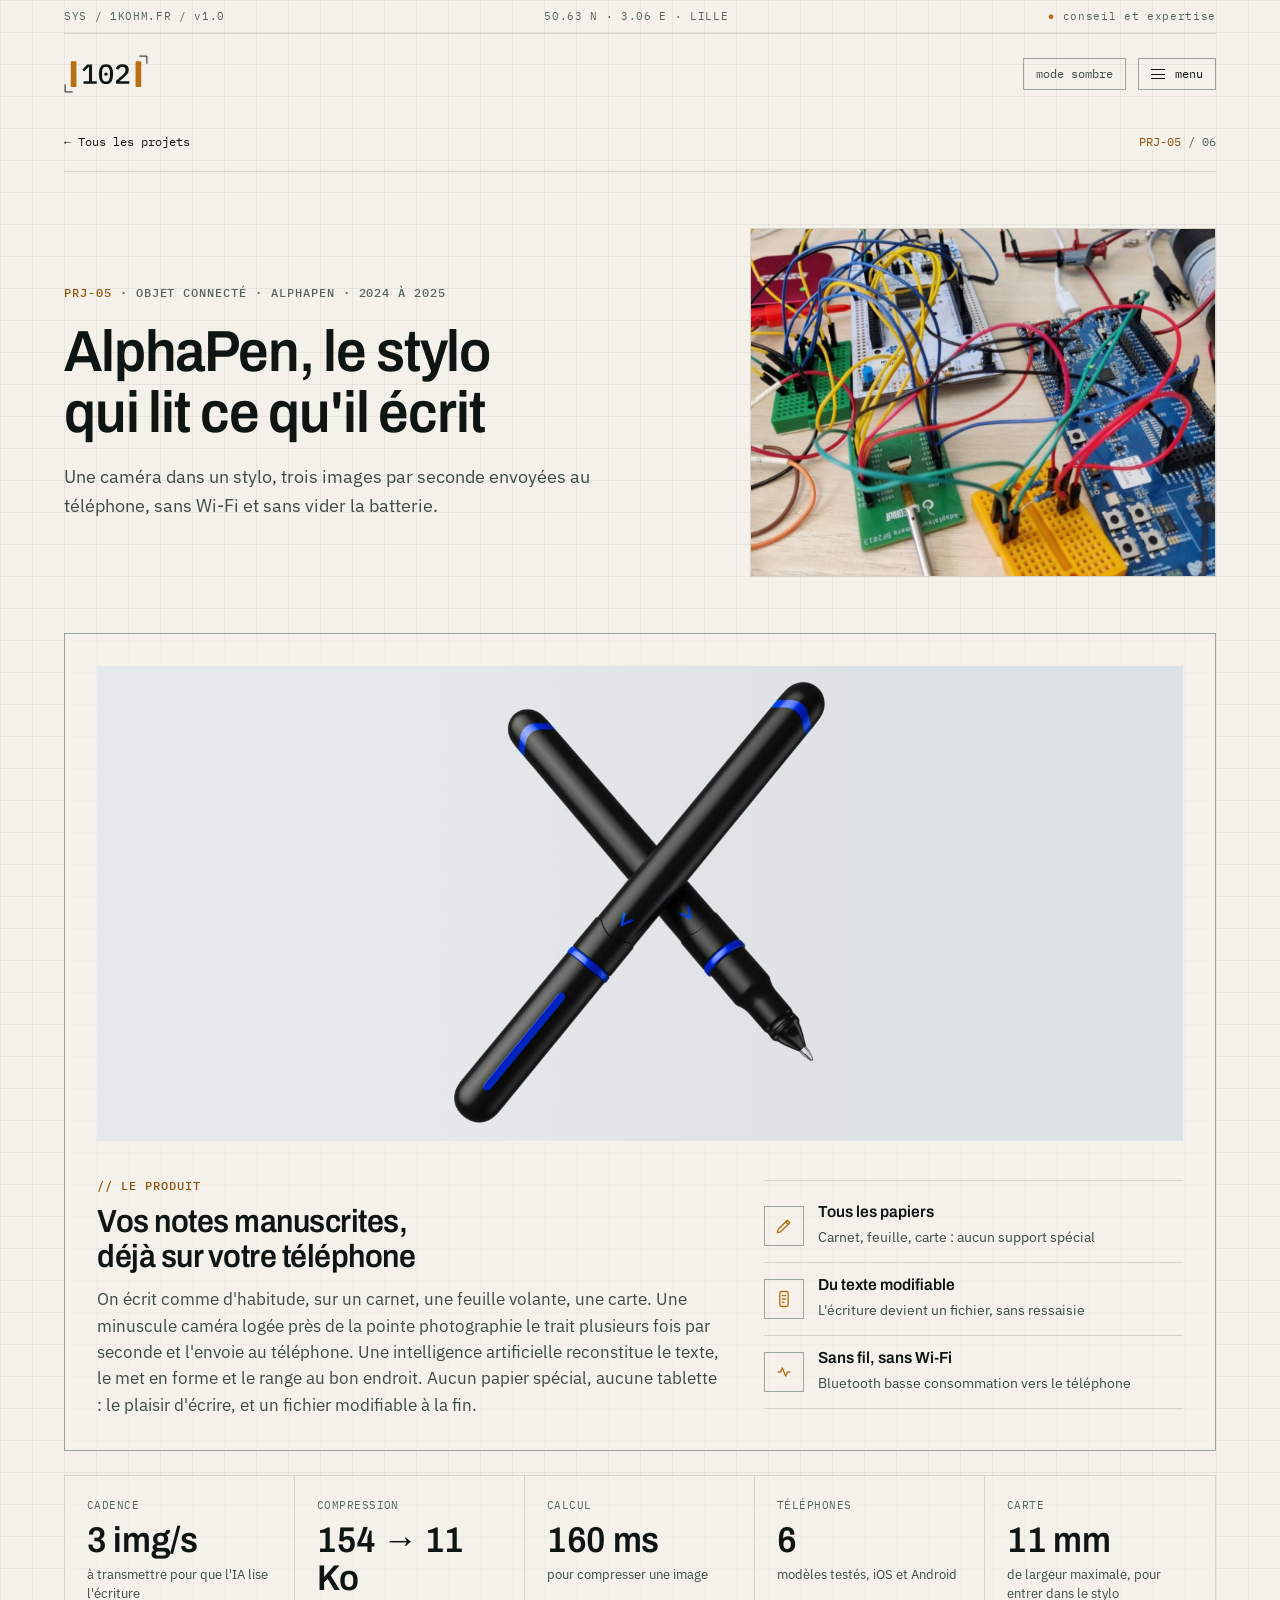
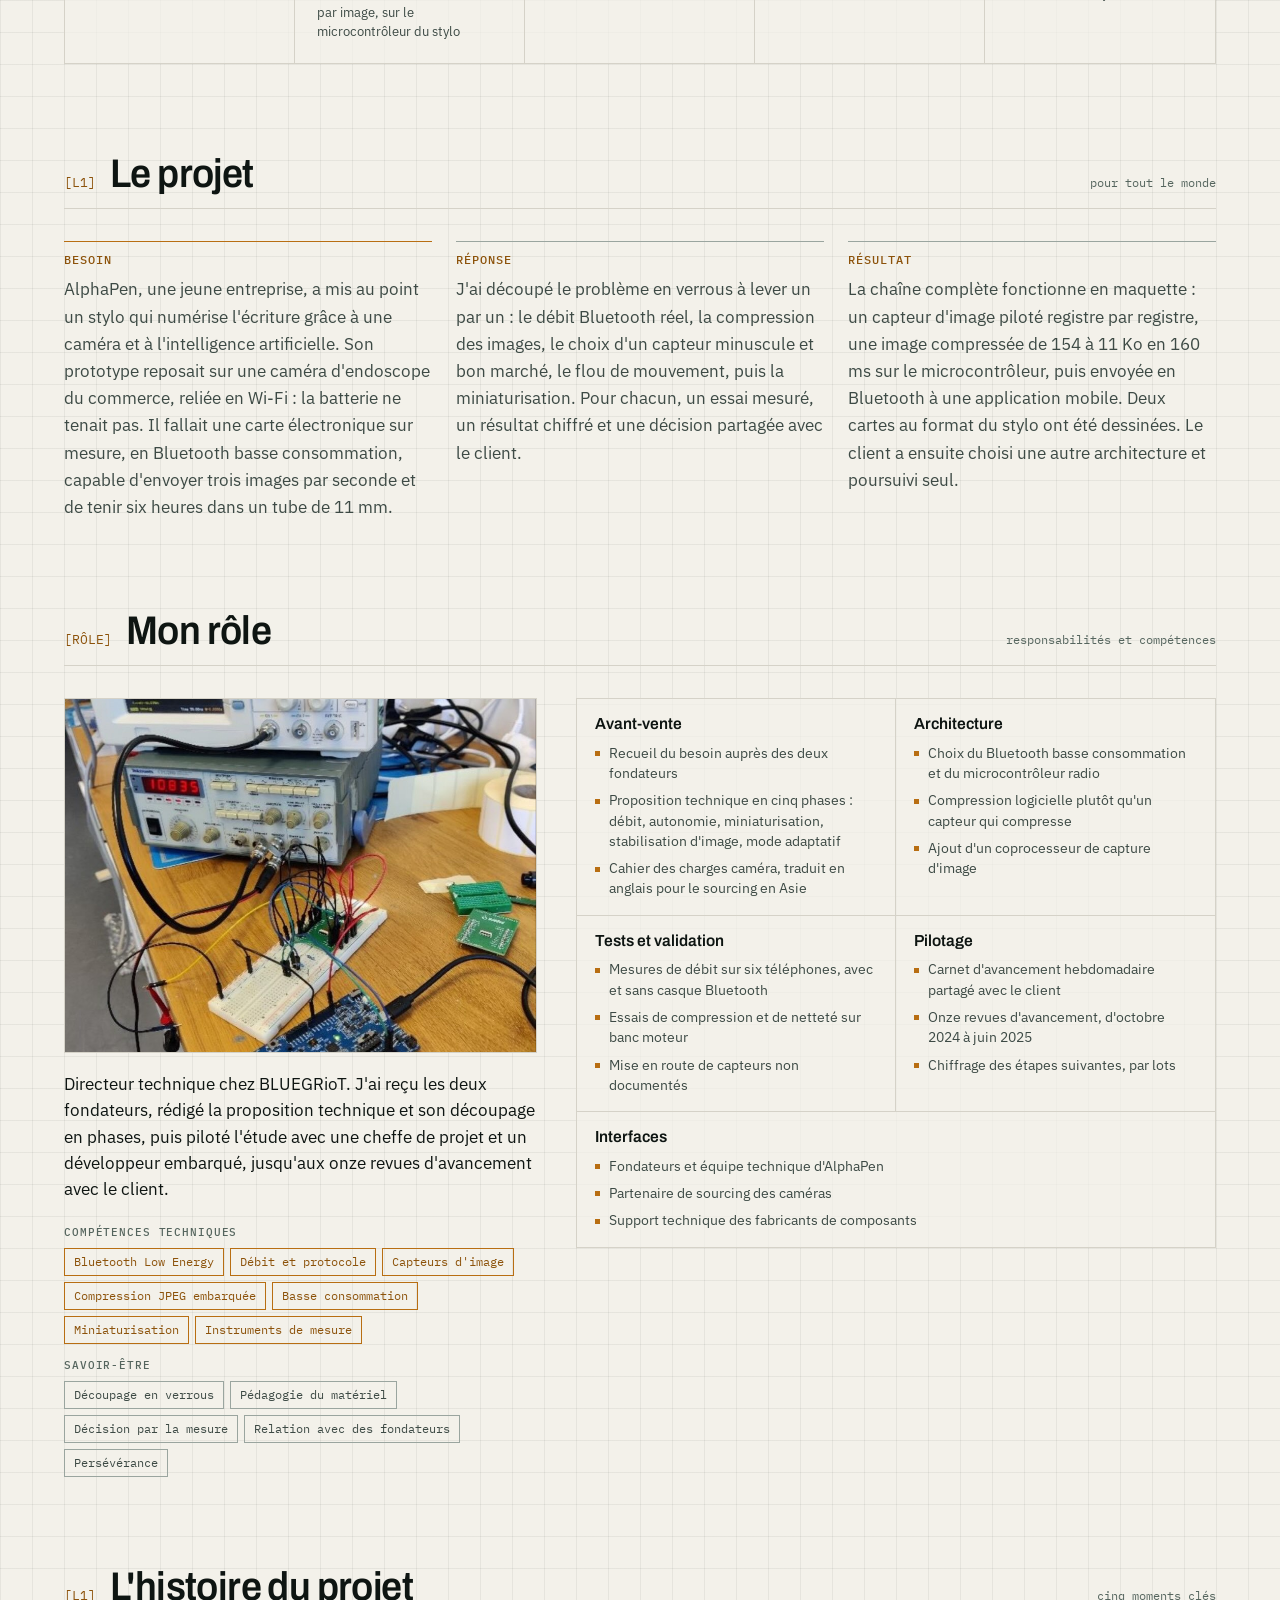
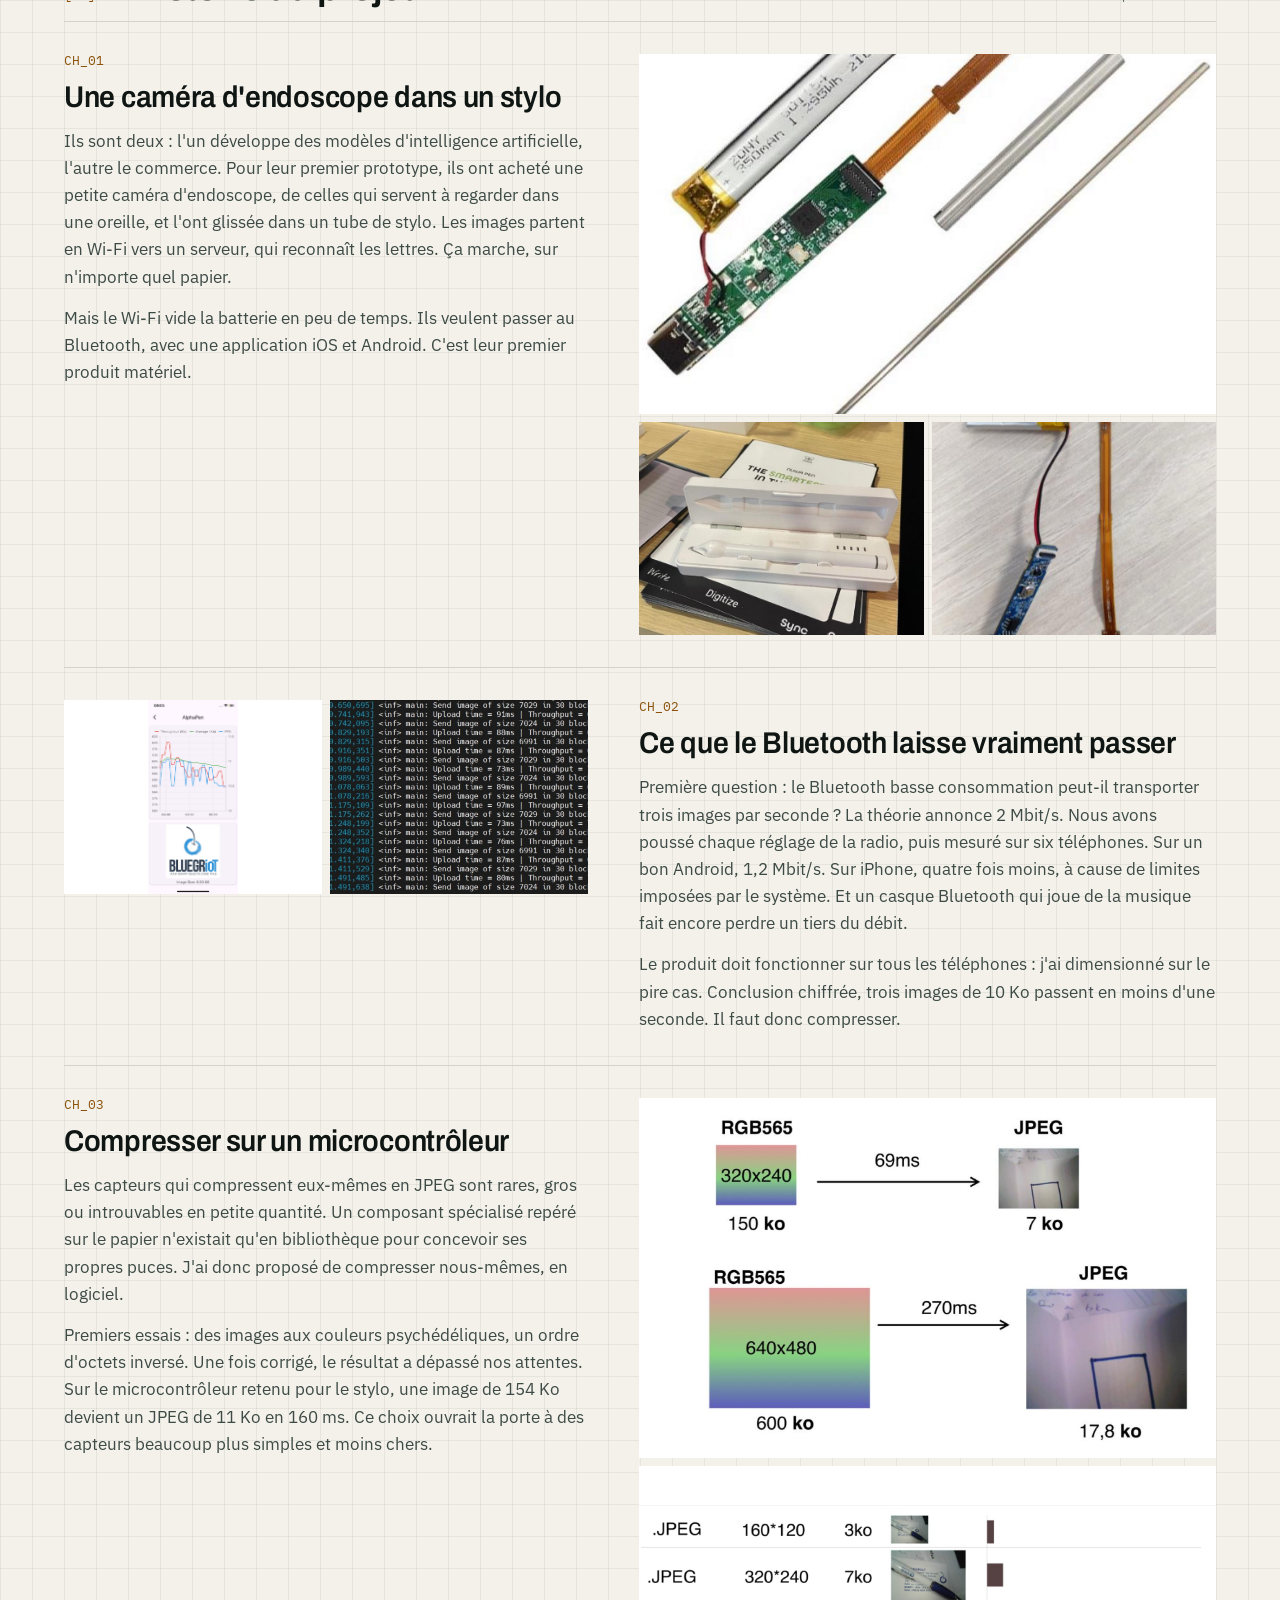
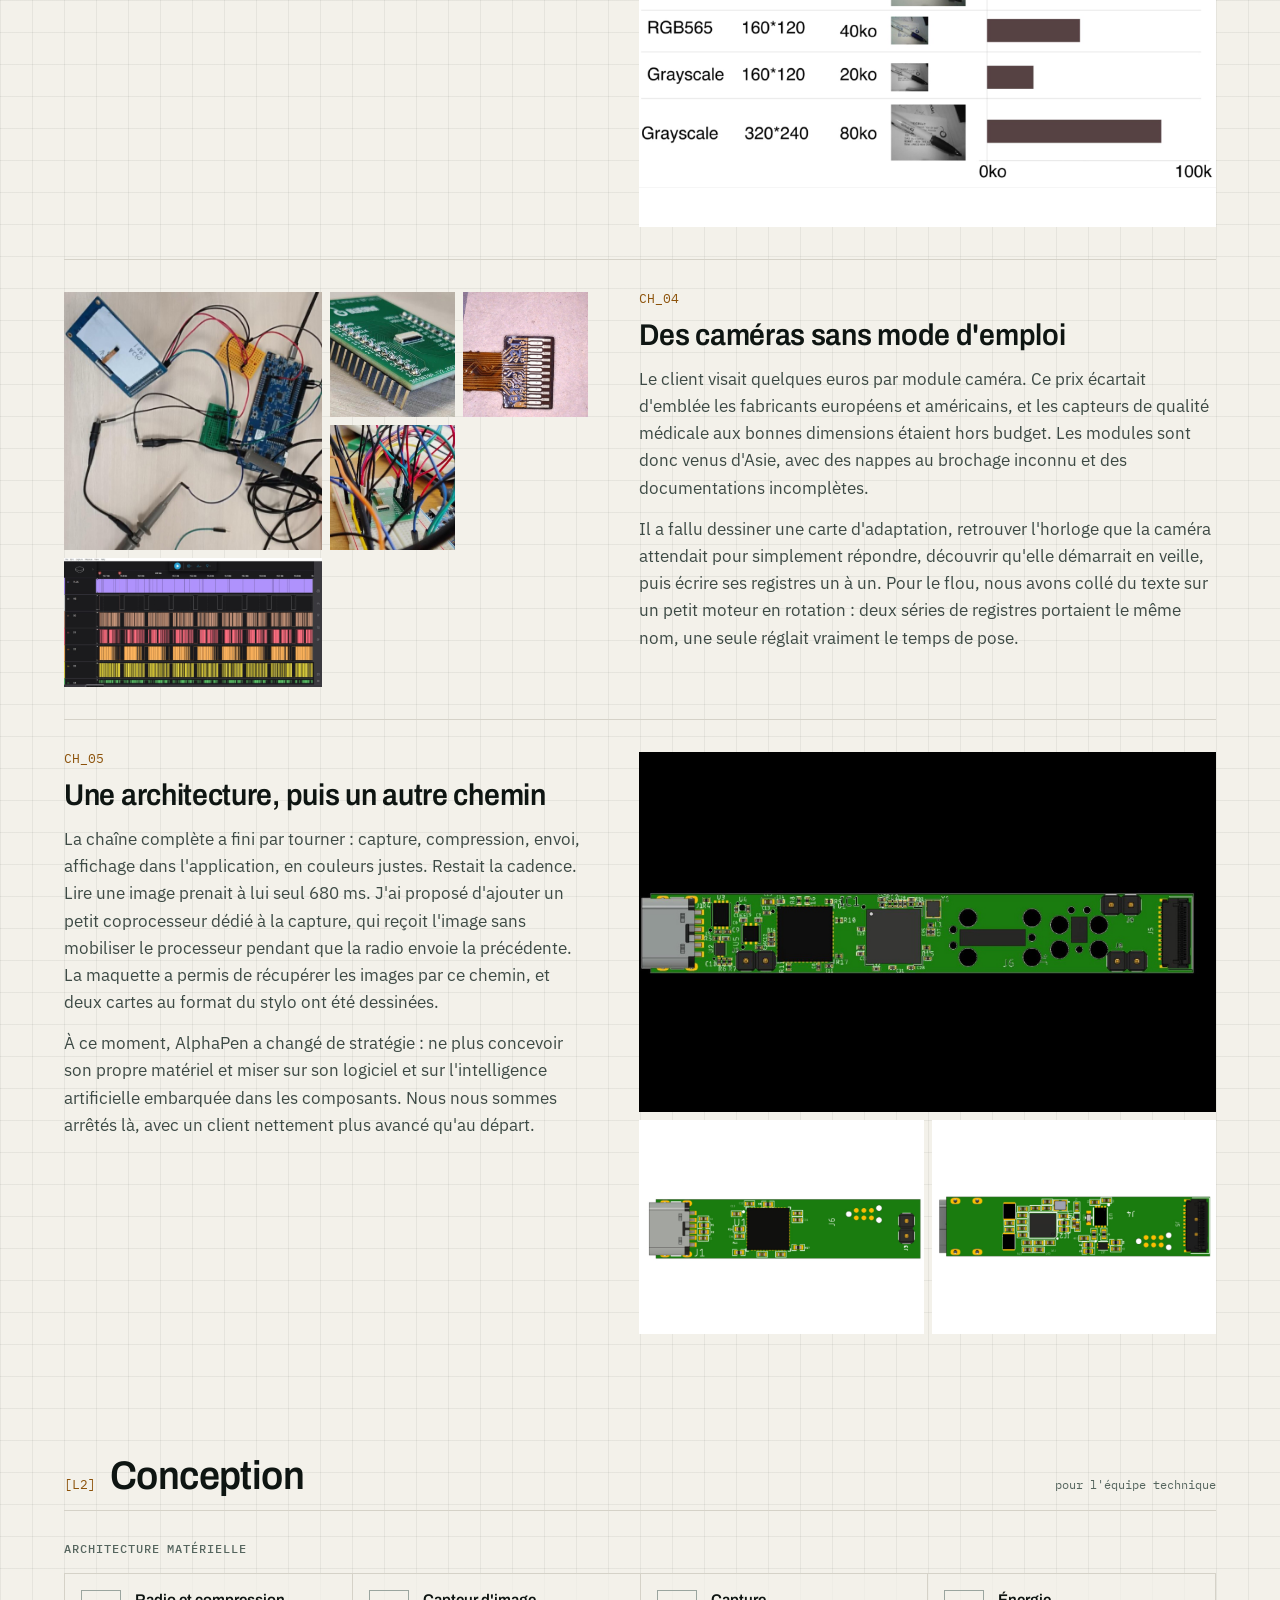
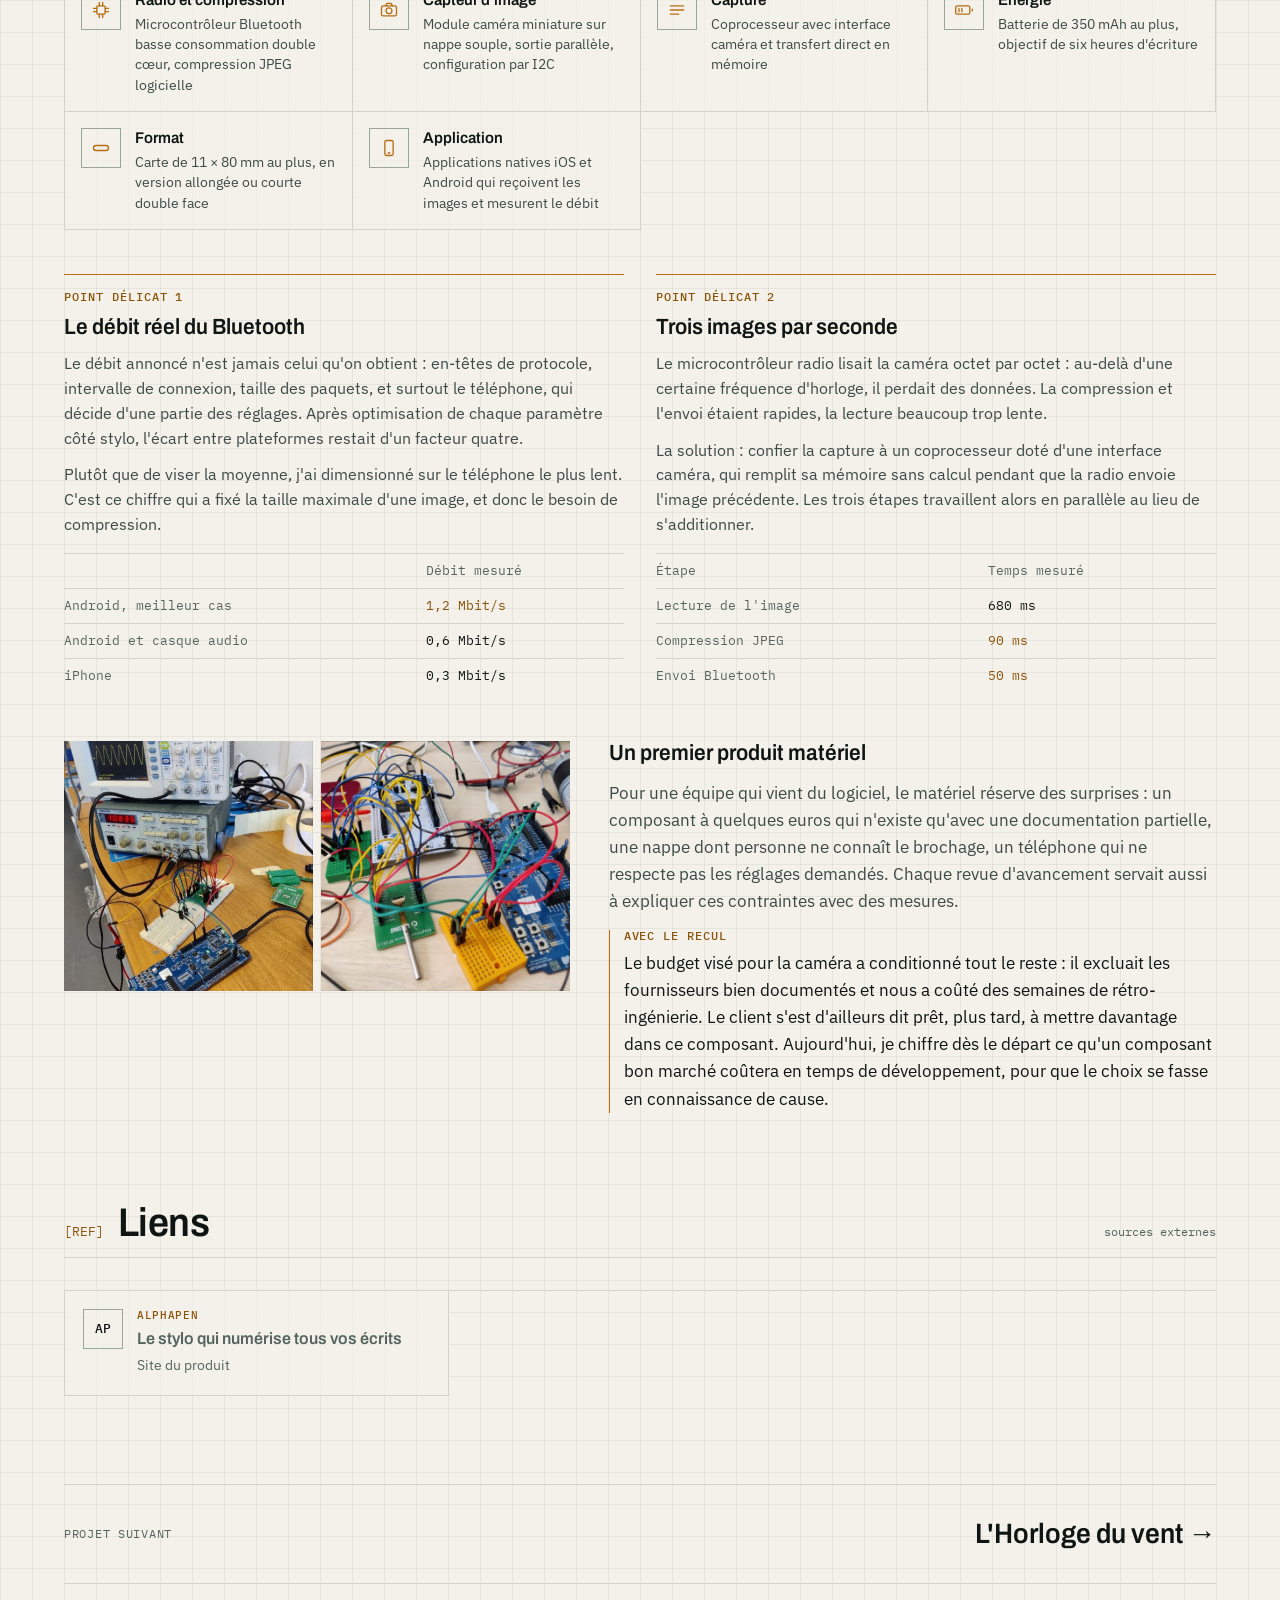
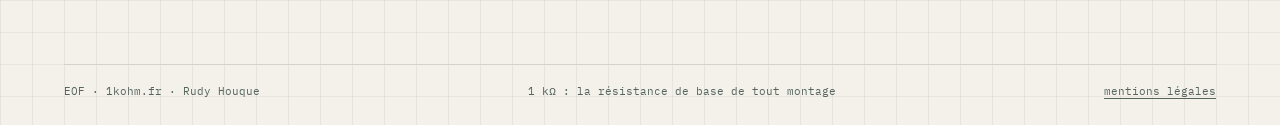
==== commit 06c09f2a: "Identité 1kohm : emblème 102 dans l'en-tête, nouveaux favicons - emblème SVG intégré dans les 13 pag" ====
--- a/alphapen/index.html
+++ b/alphapen/index.html
@@ -13,9 +13,11 @@
 <meta property="og:url" content="https://1kohm.fr/alphapen/">
 <meta property="og:image" content="https://1kohm.fr/img/alphapen/stylo-apen.jpg">
 <link rel="icon" href="/favicon.svg" type="image/svg+xml">
+<link rel="icon" href="/favicon.ico" sizes="32x32">
+<link rel="apple-touch-icon" href="/img/marque/apple-touch-icon-180.png">
 <link rel="preload" href="/assets/fonts/archivo-wdth.woff2" as="font" type="font/woff2" crossorigin>
 <script>document.documentElement.classList.add('js');try{var t=localStorage.getItem('theme');if(t)document.documentElement.setAttribute('data-theme',t)}catch(e){}</script>
-<link rel="stylesheet" href="/assets/site.css?v=20261030">
+<link rel="stylesheet" href="/assets/site.css?v=20261103">
 <script defer src="https://cloud.umami.is/script.js" data-website-id="324cd797-ee55-44f8-921b-9b1022fabcf0"></script>
 </head>
 <body>
@@ -23,7 +25,7 @@
 <div class="sysbar"><div class="wrap"><div><span>SYS / 1KOHM.FR / v1.0</span><span class="sys-geo">50.63 N · 3.06 E · LILLE</span><span><i class="dot" aria-hidden="true">●</i> conseil et expertise</span></div></div></div>
 <div class="wrap">
   <header class="top">
-    <a class="brand" href="/" aria-label="1kΩhm.fr, accueil">1k<span>Ω</span>hm.fr</a>
+    <a class="brand" href="/" aria-label="1kohm, accueil"><svg class="brand-mark" viewBox="26.5 4.5 267 120" aria-hidden="true" focusable="false"><g fill="none" stroke="currentColor" stroke-width="3"><polyline points="266,8 290,8 290,32"/><polyline points="54,122 30,122 30,98"/></g><g class="brand-term"><rect x="48" y="24" width="18" height="82" rx="3"/><rect x="254" y="24" width="18" height="82" rx="3"/></g><path fill="currentColor" d="M88.54 96V87.82H105.79V41.79H105.09L90.83 57.02L84.76 51.56L100.42 34.58H115.65V87.82H130.52V96Z M160 97.06Q154.19 97.06 149.92 94.9Q145.66 92.74 142.88 88.7Q140.11 84.65 138.79 78.75Q137.47 72.86 137.47 65.29Q137.47 57.81 138.79 51.87Q140.11 45.93 142.88 41.88Q145.66 37.83 149.92 35.68Q154.19 33.52 160 33.52Q165.81 33.52 170.08 35.68Q174.34 37.83 177.12 41.88Q179.89 45.93 181.21 51.87Q182.53 57.81 182.53 65.29Q182.53 72.86 181.21 78.75Q179.89 84.65 177.12 88.7Q174.34 92.74 170.08 94.9Q165.81 97.06 160 97.06ZM160 88.96Q166.69 88.96 169.55 83.99Q172.41 79.02 172.41 70.57V60.01Q172.41 51.56 169.55 46.59Q166.69 41.62 160 41.62Q156.66 41.62 154.28 42.89Q151.9 44.17 150.41 46.59Q148.91 49.01 148.25 52.4Q147.59 55.78 147.59 60.01V70.57Q147.59 74.79 148.25 78.18Q148.91 81.57 150.41 83.99Q151.9 86.41 154.28 87.68Q156.66 88.96 160 88.96ZM160 70.48Q156.92 70.48 155.73 69.25Q154.54 68.02 154.54 66.26V64.32Q154.54 62.56 155.73 61.33Q156.92 60.1 160 60.1Q163.08 60.1 164.27 61.33Q165.46 62.56 165.46 64.32V66.26Q165.46 68.02 164.27 69.25Q163.08 70.48 160 70.48Z M234.36 96H191.94V86.58L212.01 69.07Q216.76 64.85 219.36 61.06Q221.95 57.28 221.95 53.06V52.09Q221.95 47.25 219.31 44.65Q216.67 42.06 211.66 42.06Q206.55 42.06 203.78 44.78Q201.01 47.51 199.78 51.74L191.15 48.48Q192.03 45.58 193.7 42.89Q195.38 40.21 197.97 38.1Q200.57 35.98 204.13 34.75Q207.7 33.52 212.36 33.52Q217.11 33.52 220.85 34.88Q224.59 36.25 227.14 38.62Q229.7 41 231.02 44.3Q232.34 47.6 232.34 51.56Q232.34 55.26 231.24 58.38Q230.14 61.5 228.16 64.36Q226.18 67.22 223.45 69.86Q220.72 72.5 217.46 75.14L202.59 87.64H234.36Z"/></svg></a>
     <nav class="nav" id="nav" aria-label="Navigation principale">
       <a href="/projets/" aria-current="true"><b>[01]</b> projets</a>
       <a href="/technologies/"><b>[02]</b> technologies</a>
@@ -219,6 +221,6 @@
 <footer class="foot"><div class="wrap"><div><span>EOF · 1kohm.fr · Rudy Houque</span><span>1 kΩ : la résistance de base de tout montage</span><a href="/mentions-legales/">mentions légales</a></div></div></footer>
 
 <div class="lb" id="lb" hidden role="dialog" aria-modal="true" aria-label="Visionneuse photo"><button class="close" id="lbClose" type="button">fermer [échap]</button><button class="nav-b prev" id="lbPrev" type="button" aria-label="Photo précédente">‹</button><figure><img id="lbImg" alt=""><figcaption id="lbCap"></figcaption><div class="count" id="lbCount"></div></figure><button class="nav-b next-b" id="lbNext" type="button" aria-label="Photo suivante">›</button></div>
-<script src="/assets/site.js?v=20261030" defer></script>
+<script src="/assets/site.js?v=20261103" defer></script>
 </body>
 </html>
--- a/assets/site.css
+++ b/assets/site.css
@@ -97,9 +97,13 @@
 .sysbar .wrap > div{display:flex;justify-content:space-between;align-items:center;gap:var(--s4);min-height:34px;border-bottom:1px solid var(--line);font:400 11px/1.3 var(--f-mono);letter-spacing:.06em;color:var(--label)}
 .sysbar .dot{font-style:normal;color:var(--accent)}
 .top{display:grid;grid-template-columns:auto 1fr auto;align-items:center;gap:var(--s4) var(--s6);min-height:80px;padding-block:var(--s3)}
-.brand{font:500 18px/1 var(--f-mono);text-decoration:none;color:var(--ink);white-space:nowrap}
-.brand span{color:var(--accent)}
+/* Emblème 1kohm (102 + terminaisons + équerres), SVG intégré : voir DESIGN.md et CHARTE.md.
+   Zone de protection (2 T, soit 11 px à 84 px de large) laissée libre par la grille de l'en-tête. */
+.brand{display:inline-flex;align-items:center;padding:6px 0;color:var(--ink);text-decoration:none;line-height:0}
 .brand:hover{color:var(--ink)}
+.brand-mark{display:block;width:84px;height:auto;overflow:visible}
+.brand-term{fill:var(--accent)}
+@media (max-width:640px){.brand-mark{width:64px}}
 .nav{display:flex;justify-content:flex-end;gap:var(--s6);font:400 13px/1 var(--f-mono)}
 .nav a{text-decoration:none;color:var(--ink);padding-block:10px;white-space:nowrap;transition:color var(--t-hover) ease-out}
 .nav a b{font-weight:400;color:var(--label);transition:color var(--t-hover) ease-out}
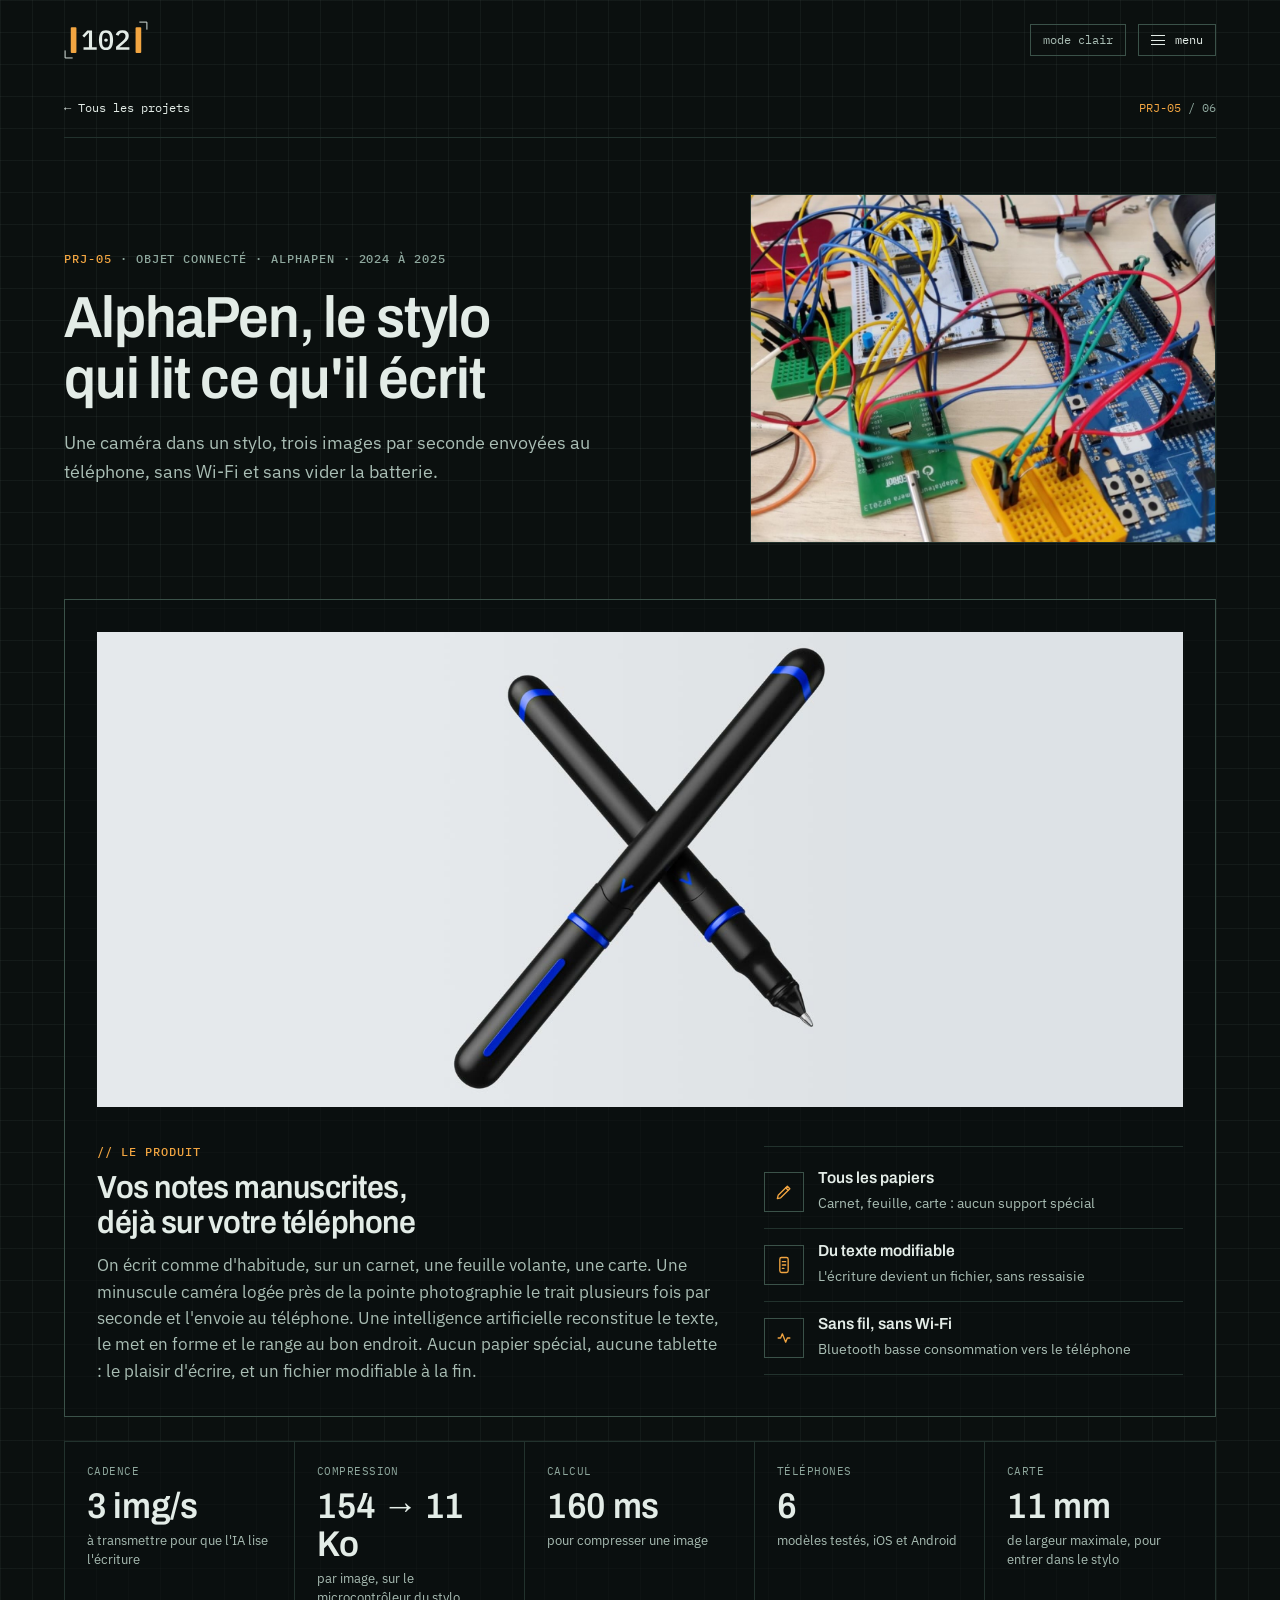
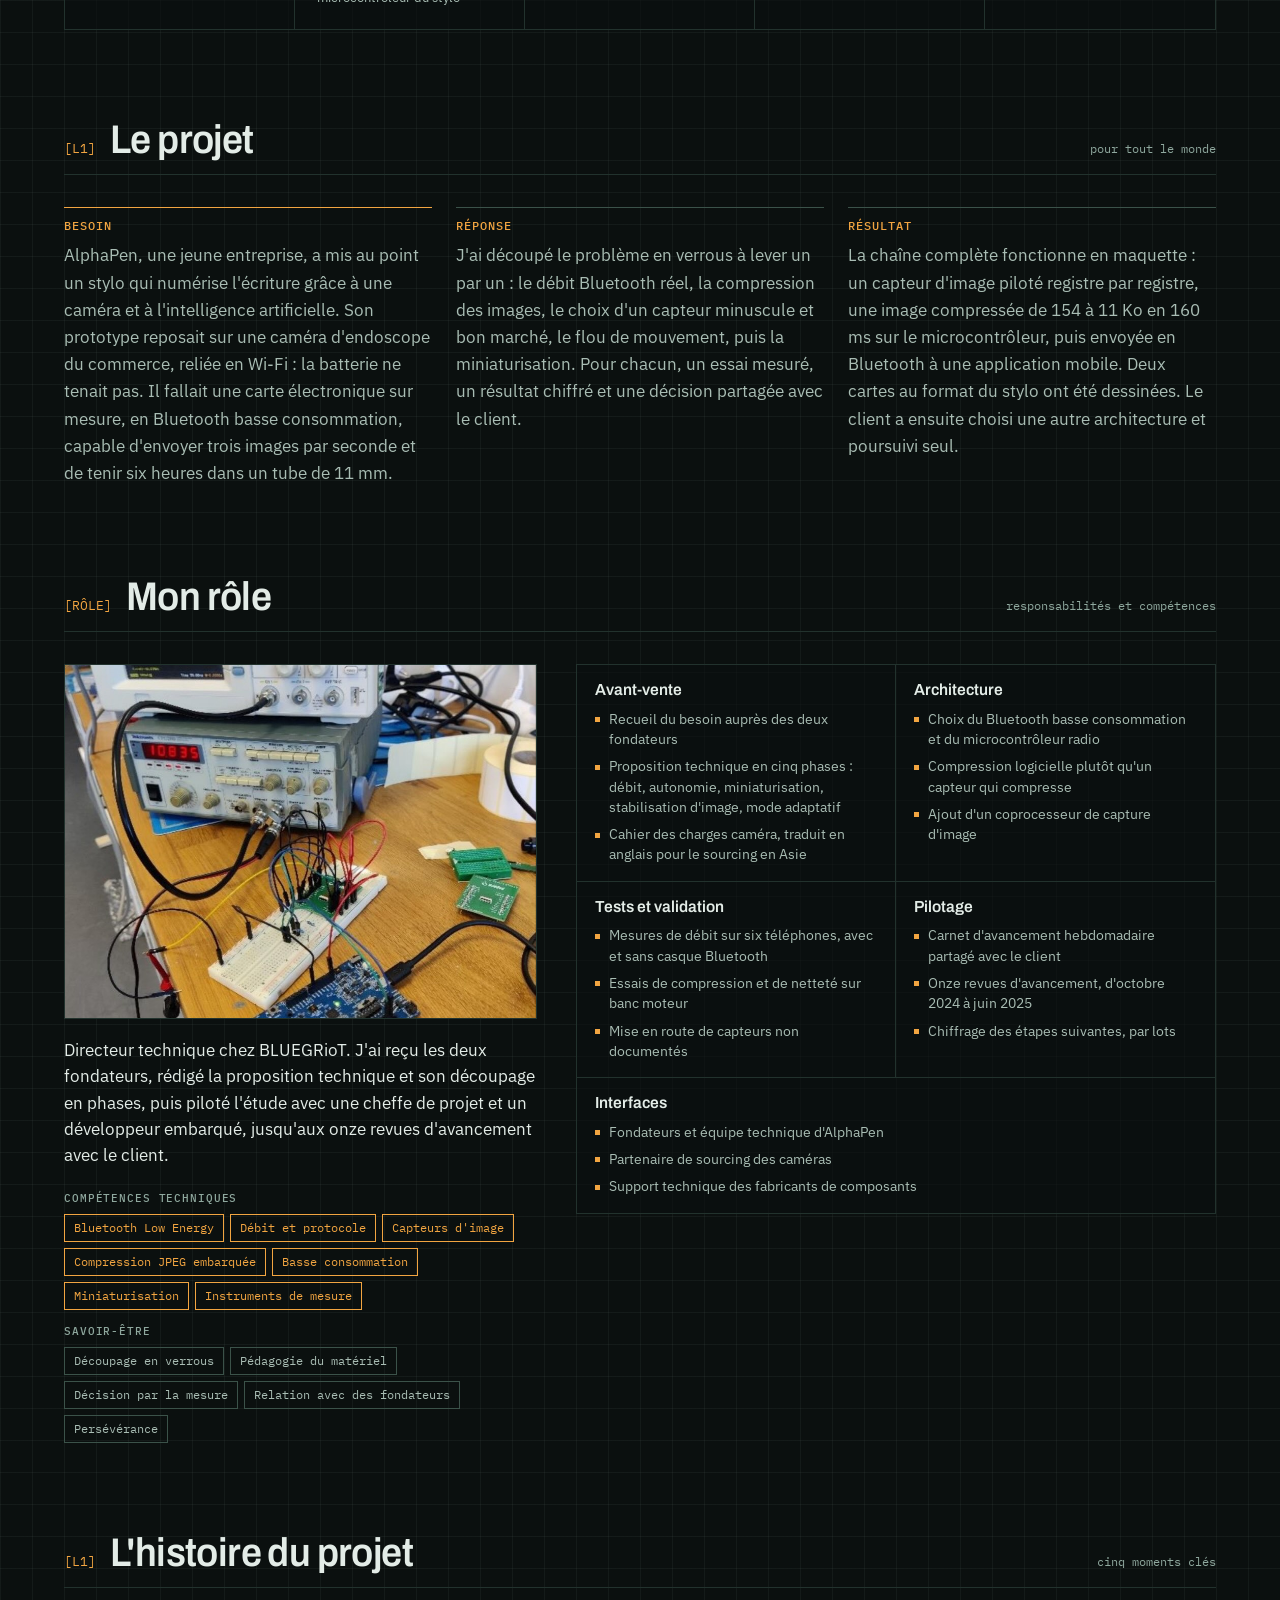
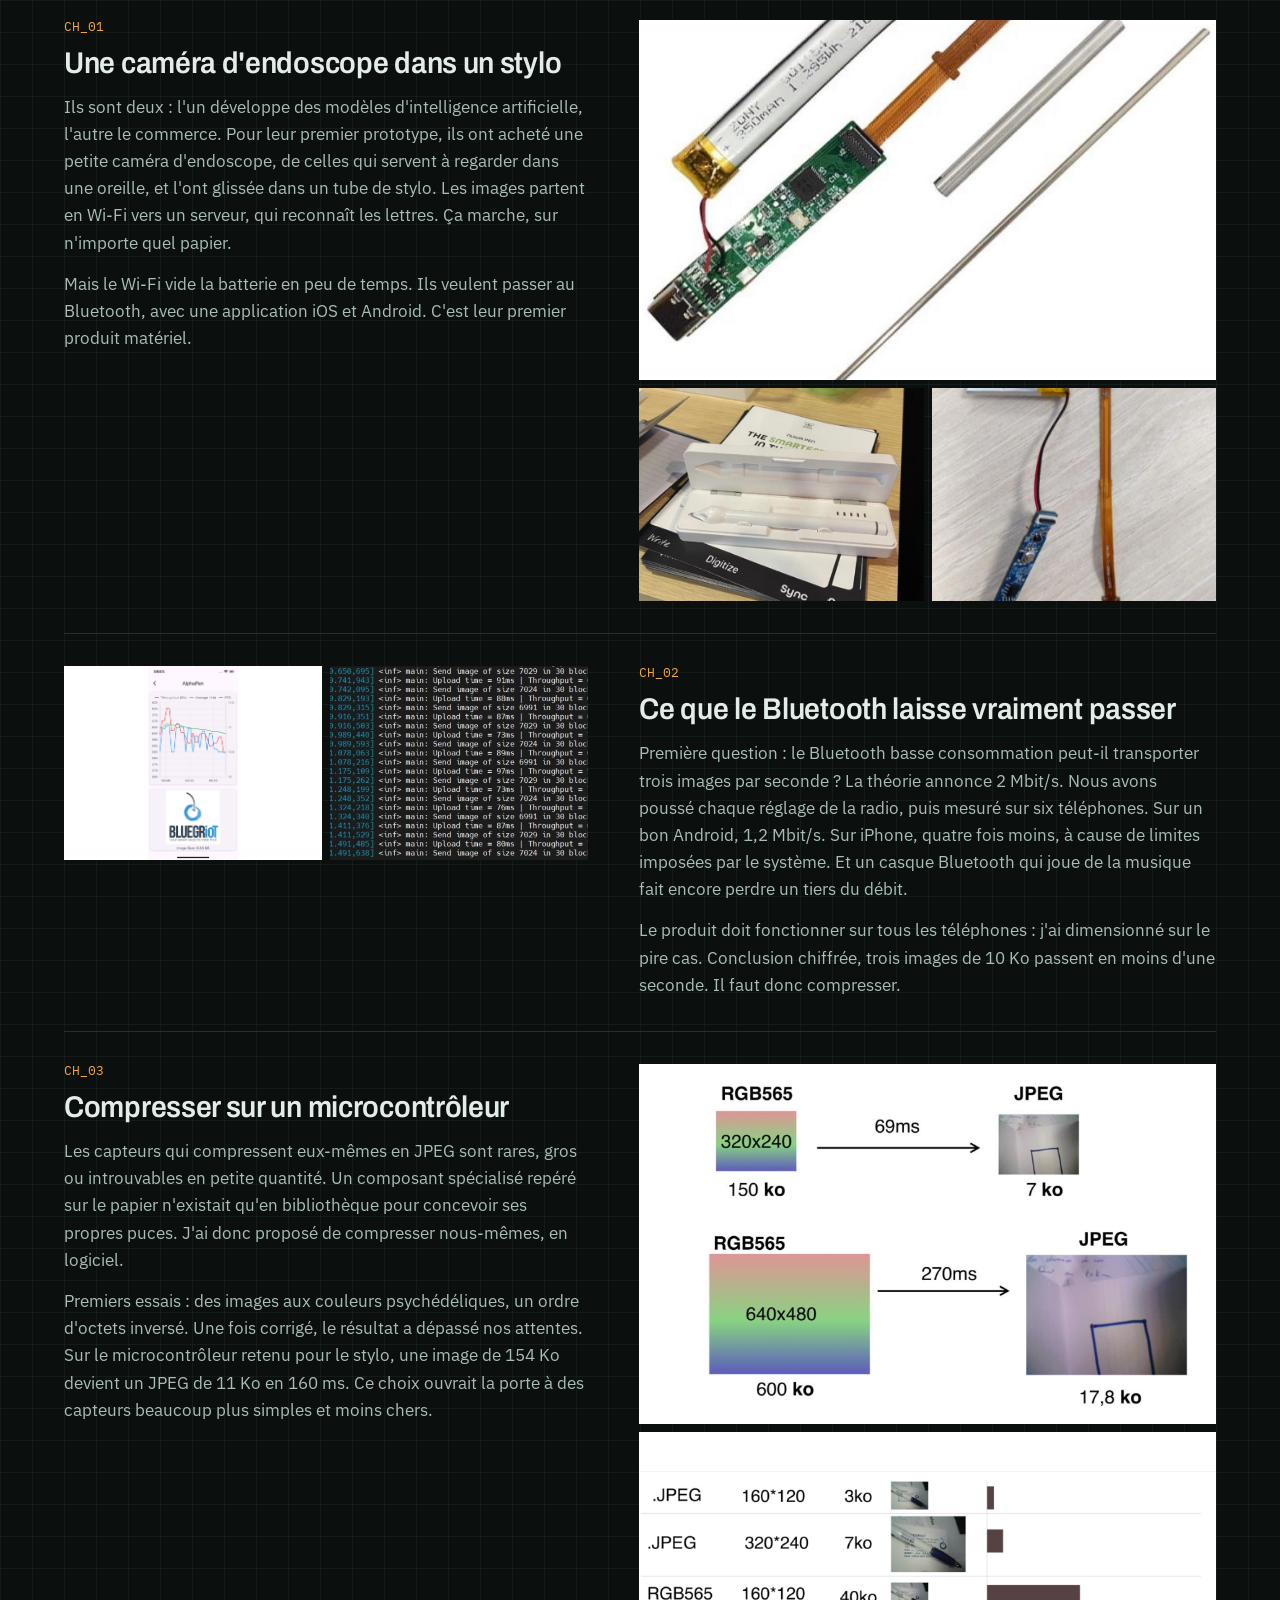
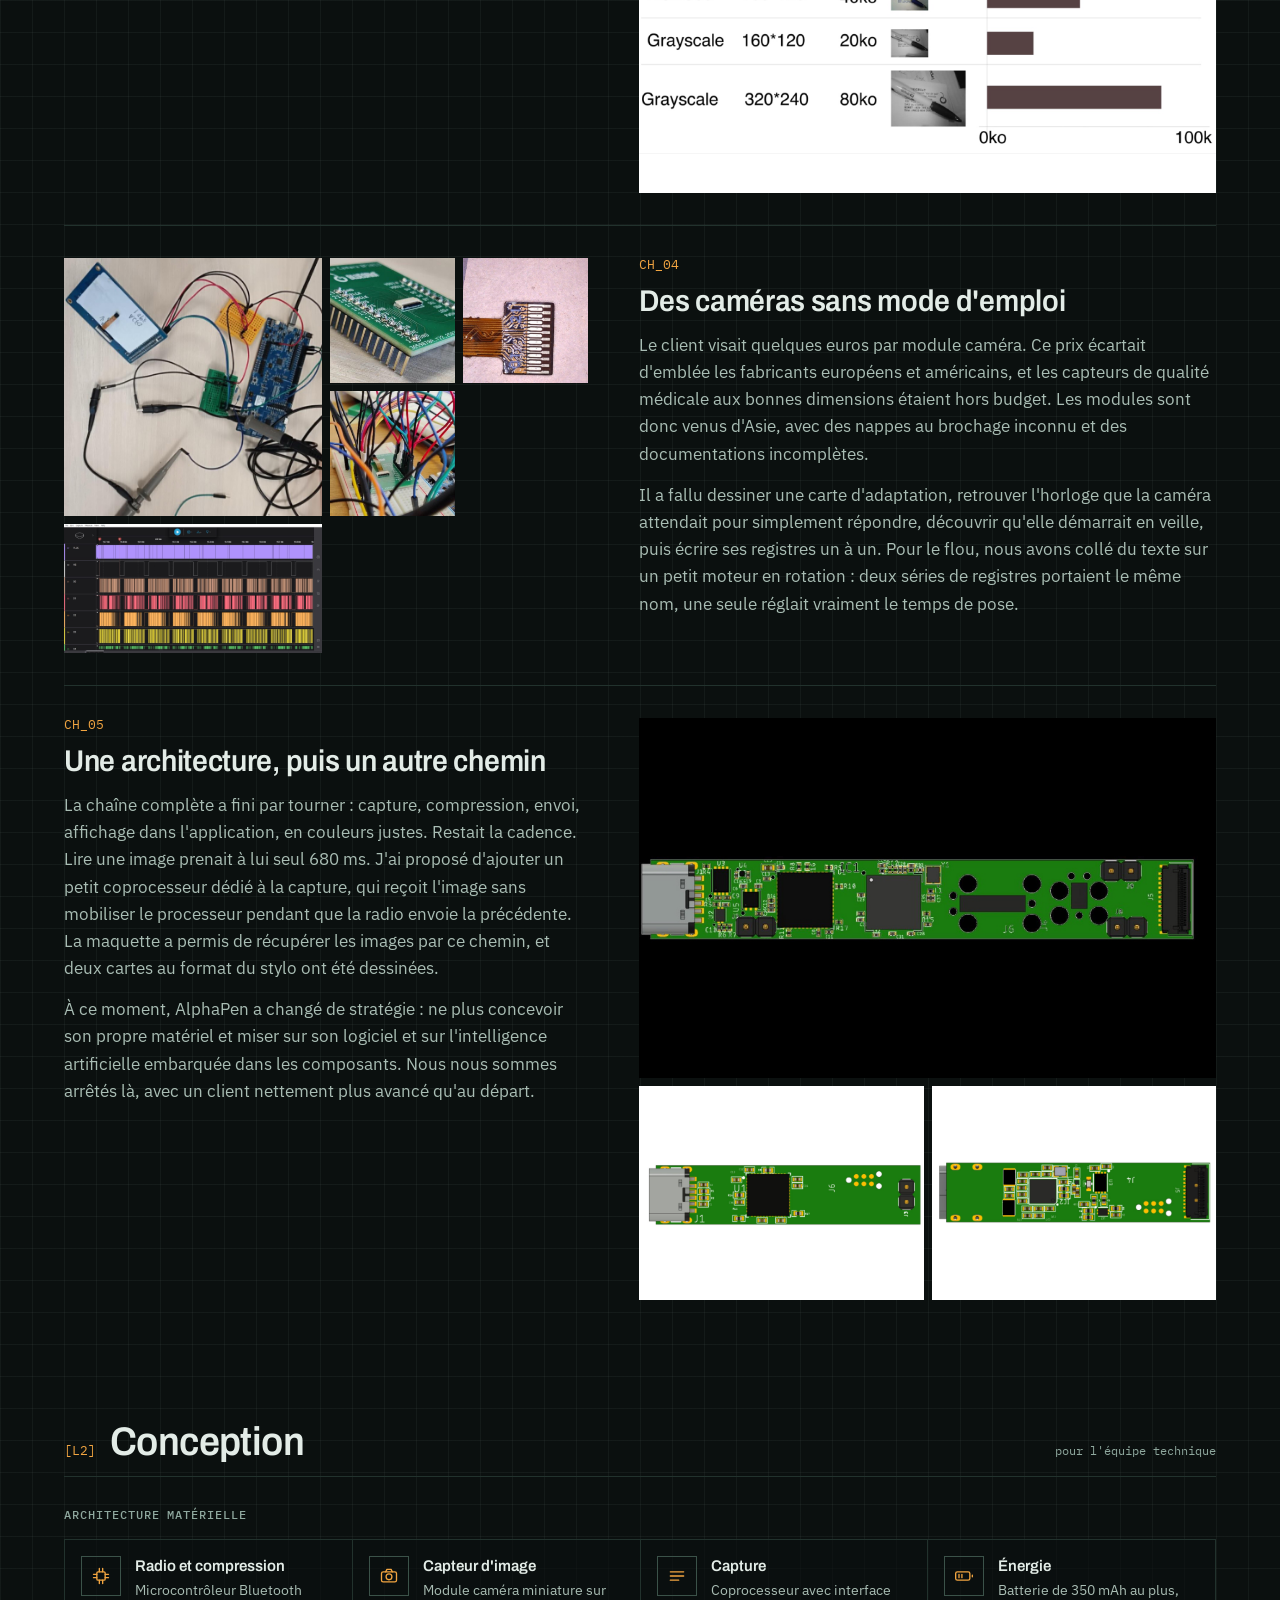
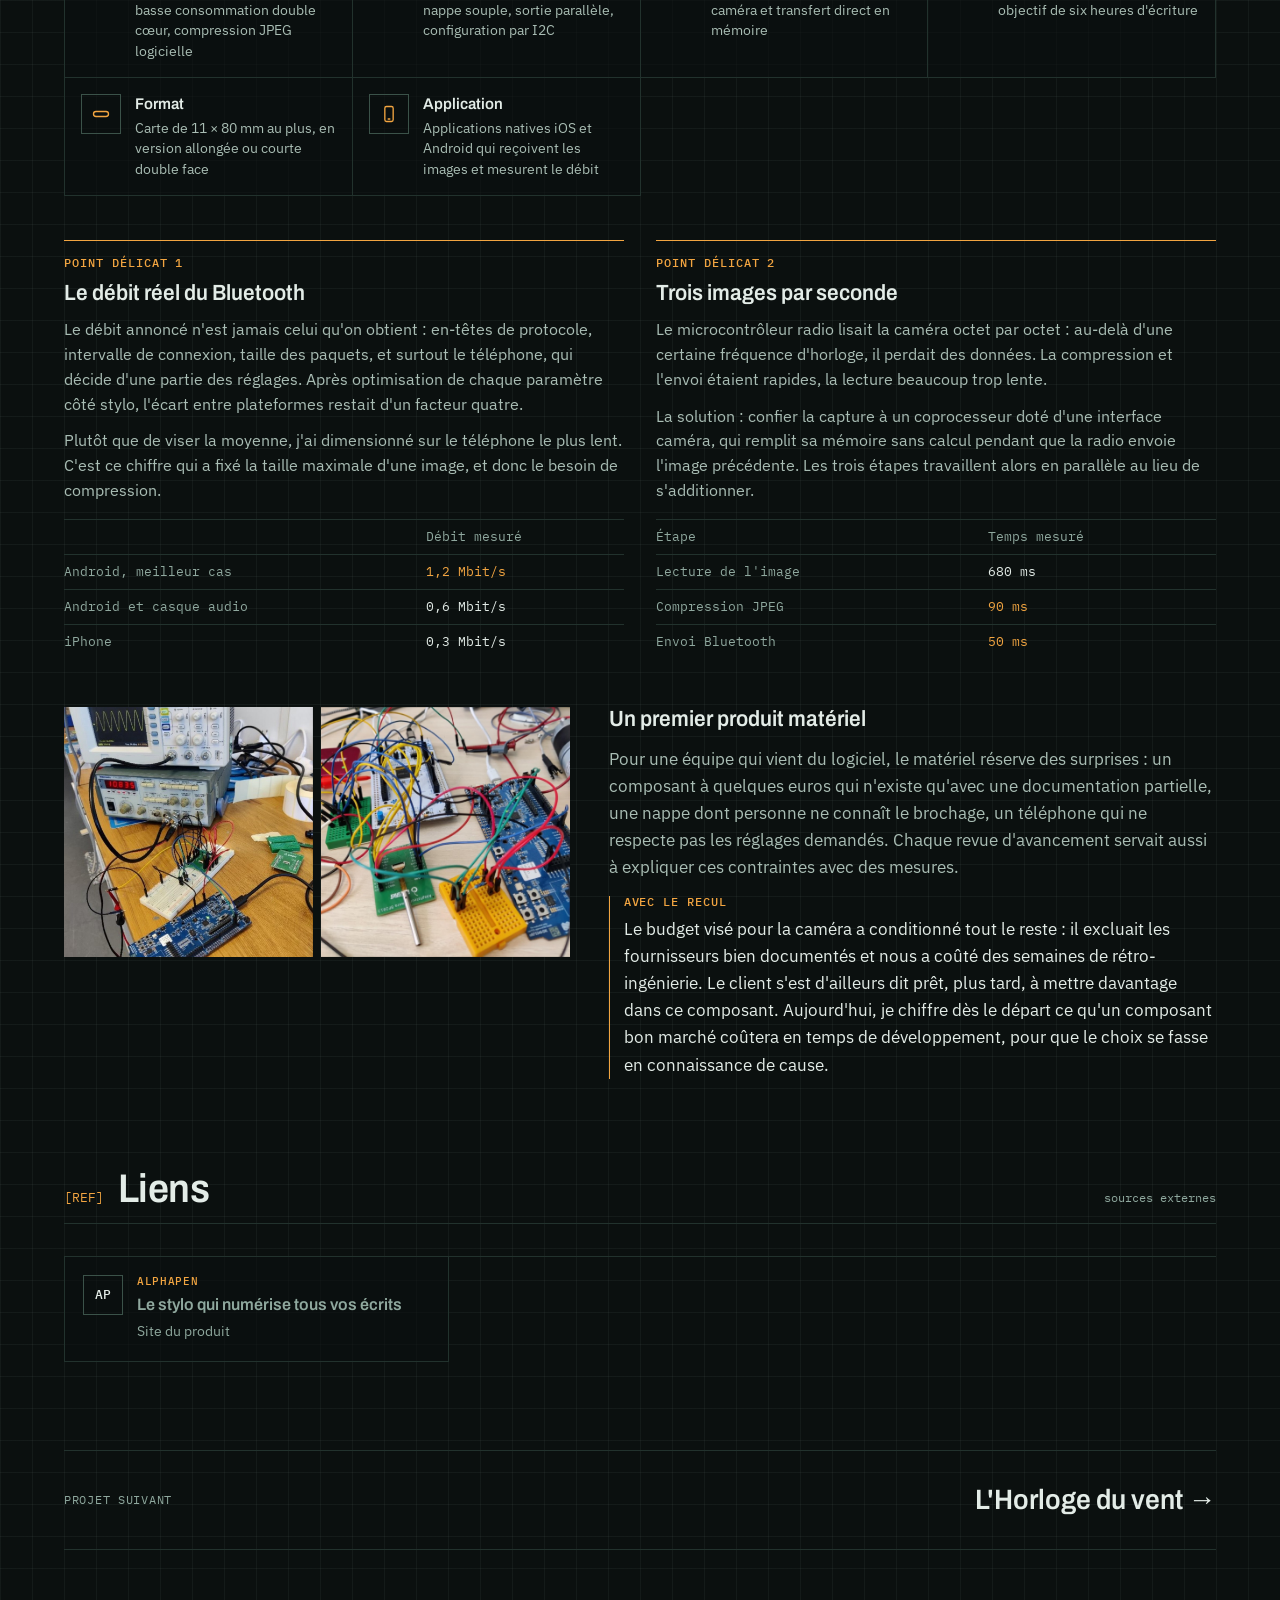
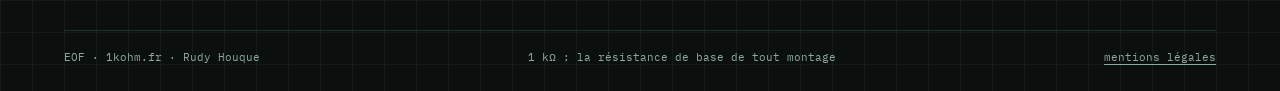
==== commit 48ce6024: "Accueil et Salons : positionnement poste ou mission, vue mobile allégée - Ligne de métiers sous le t" ====
--- a/alphapen/index.html
+++ b/alphapen/index.html
@@ -1,5 +1,5 @@
 <!doctype html>
-<html lang="fr" data-theme="light">
+<html lang="fr" data-theme="dark">
 <head>
 <meta charset="utf-8">
 <meta name="viewport" content="width=device-width, initial-scale=1, viewport-fit=cover">
@@ -17,12 +17,11 @@
 <link rel="apple-touch-icon" href="/img/marque/apple-touch-icon-180.png">
 <link rel="preload" href="/assets/fonts/archivo-wdth.woff2" as="font" type="font/woff2" crossorigin>
 <script>document.documentElement.classList.add('js');try{var t=localStorage.getItem('theme');if(t)document.documentElement.setAttribute('data-theme',t)}catch(e){}</script>
-<link rel="stylesheet" href="/assets/site.css?v=20261103">
+<link rel="stylesheet" href="/assets/site.css?v=20261109f">
 <script defer src="https://cloud.umami.is/script.js" data-website-id="324cd797-ee55-44f8-921b-9b1022fabcf0"></script>
 </head>
 <body>
 <a class="skip" href="#p-alphapen">Aller au contenu</a>
-<div class="sysbar"><div class="wrap"><div><span>SYS / 1KOHM.FR / v1.0</span><span class="sys-geo">50.63 N · 3.06 E · LILLE</span><span><i class="dot" aria-hidden="true">●</i> conseil et expertise</span></div></div></div>
 <div class="wrap">
   <header class="top">
     <a class="brand" href="/" aria-label="1kohm, accueil"><svg class="brand-mark" viewBox="26.5 4.5 267 120" aria-hidden="true" focusable="false"><g fill="none" stroke="currentColor" stroke-width="3"><polyline points="266,8 290,8 290,32"/><polyline points="54,122 30,122 30,98"/></g><g class="brand-term"><rect x="48" y="24" width="18" height="82" rx="3"/><rect x="254" y="24" width="18" height="82" rx="3"/></g><path fill="currentColor" d="M88.54 96V87.82H105.79V41.79H105.09L90.83 57.02L84.76 51.56L100.42 34.58H115.65V87.82H130.52V96Z M160 97.06Q154.19 97.06 149.92 94.9Q145.66 92.74 142.88 88.7Q140.11 84.65 138.79 78.75Q137.47 72.86 137.47 65.29Q137.47 57.81 138.79 51.87Q140.11 45.93 142.88 41.88Q145.66 37.83 149.92 35.68Q154.19 33.52 160 33.52Q165.81 33.52 170.08 35.68Q174.34 37.83 177.12 41.88Q179.89 45.93 181.21 51.87Q182.53 57.81 182.53 65.29Q182.53 72.86 181.21 78.75Q179.89 84.65 177.12 88.7Q174.34 92.74 170.08 94.9Q165.81 97.06 160 97.06ZM160 88.96Q166.69 88.96 169.55 83.99Q172.41 79.02 172.41 70.57V60.01Q172.41 51.56 169.55 46.59Q166.69 41.62 160 41.62Q156.66 41.62 154.28 42.89Q151.9 44.17 150.41 46.59Q148.91 49.01 148.25 52.4Q147.59 55.78 147.59 60.01V70.57Q147.59 74.79 148.25 78.18Q148.91 81.57 150.41 83.99Q151.9 86.41 154.28 87.68Q156.66 88.96 160 88.96ZM160 70.48Q156.92 70.48 155.73 69.25Q154.54 68.02 154.54 66.26V64.32Q154.54 62.56 155.73 61.33Q156.92 60.1 160 60.1Q163.08 60.1 164.27 61.33Q165.46 62.56 165.46 64.32V66.26Q165.46 68.02 164.27 69.25Q163.08 70.48 160 70.48Z M234.36 96H191.94V86.58L212.01 69.07Q216.76 64.85 219.36 61.06Q221.95 57.28 221.95 53.06V52.09Q221.95 47.25 219.31 44.65Q216.67 42.06 211.66 42.06Q206.55 42.06 203.78 44.78Q201.01 47.51 199.78 51.74L191.15 48.48Q192.03 45.58 193.7 42.89Q195.38 40.21 197.97 38.1Q200.57 35.98 204.13 34.75Q207.7 33.52 212.36 33.52Q217.11 33.52 220.85 34.88Q224.59 36.25 227.14 38.62Q229.7 41 231.02 44.3Q232.34 47.6 232.34 51.56Q232.34 55.26 231.24 58.38Q230.14 61.5 228.16 64.36Q226.18 67.22 223.45 69.86Q220.72 72.5 217.46 75.14L202.59 87.64H234.36Z"/></svg></a>
@@ -30,7 +29,7 @@
       <a href="/projets/" aria-current="true"><b>[01]</b> projets</a>
       <a href="/technologies/"><b>[02]</b> technologies</a>
       <a href="/salons/"><b>[03]</b> salons</a>
-      <a href="/#parcours"><b>[04]</b> parcours</a>
+      <a href="/parcours/"><b>[04]</b> parcours</a>
       <a href="/#contact"><b>[05]</b> contact</a>
     </nav>
     <button class="theme" id="themeBtn" type="button">mode sombre</button>
@@ -221,6 +220,6 @@
 <footer class="foot"><div class="wrap"><div><span>EOF · 1kohm.fr · Rudy Houque</span><span>1 kΩ : la résistance de base de tout montage</span><a href="/mentions-legales/">mentions légales</a></div></div></footer>
 
 <div class="lb" id="lb" hidden role="dialog" aria-modal="true" aria-label="Visionneuse photo"><button class="close" id="lbClose" type="button">fermer [échap]</button><button class="nav-b prev" id="lbPrev" type="button" aria-label="Photo précédente">‹</button><figure><img id="lbImg" alt=""><figcaption id="lbCap"></figcaption><div class="count" id="lbCount"></div></figure><button class="nav-b next-b" id="lbNext" type="button" aria-label="Photo suivante">›</button></div>
-<script src="/assets/site.js?v=20261103" defer></script>
+<script src="/assets/site.js?v=20261109b" defer></script>
 </body>
 </html>
--- a/assets/site.css
+++ b/assets/site.css
@@ -6,7 +6,7 @@
 @font-face{font-family:"IBM Plex Mono";src:url("/assets/fonts/plex-mono-500.woff2") format("woff2");font-weight:500;font-display:swap}
 
 /* Style C, « couche technique cyber » : voir DESIGN.md.
-   Thème clair « tirage papier » par défaut (data-theme="light" posé sur <html>), thème sombre via data-theme="dark". */
+   Thème sombre par défaut (data-theme="dark" posé sur <html>), thème clair « tirage papier » via data-theme="light". */
 :root{
   --bg:#0B100F;
   --grid:rgba(143,168,158,.07);
@@ -66,7 +66,7 @@
 /* ===== BASE ===== */
 *{box-sizing:border-box}
 [hidden]{display:none!important}
-html{-webkit-text-size-adjust:100%;scroll-padding-top:24px}
+html{-webkit-text-size-adjust:100%;scroll-padding-top:24px;overflow-x:clip} /* sécurité : la page elle-même ne glisse jamais de côté, seuls les rails .aw-row, .cards, .vt-row défilent */
 body{
   margin:0;min-height:100vh;display:flex;flex-direction:column;
   background-color:var(--bg);
@@ -93,9 +93,7 @@
 .eyebrow b{font-weight:500;color:var(--accent-text)}
 .todo{background:color-mix(in srgb,var(--accent) 30%,transparent);padding:0 4px;font-style:italic}
 
-/* ===== BARRE D'ÉTAT, EN-TÊTE ===== */
-.sysbar .wrap > div{display:flex;justify-content:space-between;align-items:center;gap:var(--s4);min-height:34px;border-bottom:1px solid var(--line);font:400 11px/1.3 var(--f-mono);letter-spacing:.06em;color:var(--label)}
-.sysbar .dot{font-style:normal;color:var(--accent)}
+/* ===== EN-TÊTE ===== */
 .top{display:grid;grid-template-columns:auto 1fr auto;align-items:center;gap:var(--s4) var(--s6);min-height:80px;padding-block:var(--s3)}
 /* Emblème 1kohm (102 + terminaisons + équerres), SVG intégré : voir DESIGN.md et CHARTE.md.
    Zone de protection (2 T, soit 11 px à 84 px de large) laissée libre par la grille de l'en-tête. */
@@ -142,18 +140,22 @@
 .hero .name{font-size:clamp(52px,8.4vw,112px);font-weight:700;line-height:.92;letter-spacing:-.035em}
 .hero .role{font:500 clamp(13px,1.3vw,15px)/1.4 var(--f-mono);letter-spacing:.1em;text-transform:uppercase;color:var(--accent-text)}
 .hero .role i{font-style:normal;color:var(--label)}
+.hero .metiers{font:400 clamp(13px,1.25vw,15px)/1.5 var(--f-mono);letter-spacing:.02em;color:var(--ink-2);margin-top:-6px}
+.hero .metiers i{font-style:normal;color:var(--label)}
 .tagline{font:600 clamp(22px,2.2vw,30px)/1.22 var(--f-display);font-stretch:92%;letter-spacing:-.01em;text-wrap:balance;margin:0;max-width:24em}
 .tagline span{color:var(--accent)}
 .lede{font-size:18px;line-height:1.6;color:var(--ink-2);max-width:36em}
 .portrait{grid-column:9 / span 4;margin:10px 10px 44px 0;position:relative;min-height:420px}
 .portrait .scan{position:absolute;inset:0;overflow:hidden;background:var(--ph)}
 .portrait .scan::after{content:"";position:absolute;inset:0;background-image:repeating-linear-gradient(0deg,var(--scan) 0 1px,transparent 1px 3px);pointer-events:none}
-.portrait img{width:100%;height:100%;object-fit:cover;object-position:62% 40%;filter:grayscale(.85) contrast(1.1) brightness(.9)}
+.portrait img{width:100%;height:100%;object-fit:cover;object-position:62% 40%;filter:saturate(.92) contrast(1.04)}
 .portrait i{position:absolute;width:22px;height:22px;border:0 solid var(--accent)}
 .portrait .c1{left:-10px;top:-10px;border-left-width:2px;border-top-width:2px}
 .portrait .c2{right:-10px;top:-10px;border-right-width:2px;border-top-width:2px}
 .portrait .c3{left:-10px;bottom:-10px;border-left-width:2px;border-bottom-width:2px}
 .portrait .c4{right:-10px;bottom:-10px;border-right-width:2px;border-bottom-width:2px}
+.portrait .dispo{position:absolute;left:12px;bottom:12px;z-index:1;display:inline-flex;align-items:center;gap:8px;padding:7px 10px;background:var(--bg);border:1px solid var(--line);font:500 11px/1 var(--f-mono);letter-spacing:.08em;text-transform:uppercase;color:var(--ink)}
+.portrait .dispo i{position:static;width:auto;height:auto;border:0;font-style:normal;font-size:9px;color:var(--accent)}
 .portrait figcaption{position:absolute;left:0;bottom:-36px;margin:0;font:400 11px/1.3 var(--f-mono);color:var(--label)}
 
 /* panneau de chiffres (accueil, pages projet, salons) */
@@ -261,6 +263,7 @@
 
 /* distinctions */
 .awards{display:grid;grid-template-columns:repeat(4,minmax(0,1fr));gap:var(--col-gap);padding-top:clamp(56px,7vw,72px)}
+.aw-row,.vt-row{display:contents}
 .aw-head{grid-column:1/-1;font:500 12px/1 var(--f-mono);letter-spacing:.08em;text-transform:uppercase;color:var(--accent-text);margin-bottom:-6px}
 .aw{display:flex;flex-direction:column;border:1px solid var(--line);background:var(--panel);text-decoration:none;color:var(--ink);min-width:0;transition:border-color 200ms ease,transform 200ms var(--ease-out)}
 .aw-pic{position:relative;margin:0;aspect-ratio:16/10;overflow:hidden;background:var(--ph);border-bottom:1px solid var(--line)}
@@ -333,7 +336,7 @@
 
 /* contact */
 .contact{display:grid;grid-template-columns:repeat(12,minmax(0,1fr));column-gap:var(--col-gap);row-gap:var(--s5);align-items:center;margin-top:clamp(64px,8vw,96px);padding-block:clamp(40px,6vw,64px);border-top:1px solid var(--line)}
-.c-pic{grid-column:1 / span 4;margin:0;aspect-ratio:4/5;overflow:hidden;border:1px solid var(--line);background:var(--ph)}
+.c-pic{grid-column:2 / span 3;margin:0;aspect-ratio:4/5;overflow:hidden;border:1px solid var(--line);background:var(--ph)}
 .c-pic img{width:100%;height:100%;object-fit:cover;object-position:50% 30%;transition:transform 600ms var(--ease-out)}
 .c-body{grid-column:6 / -1;display:flex;flex-direction:column;gap:16px;min-width:0}
 .contact h2{font-size:clamp(32px,4.4vw,52px);letter-spacing:-.02em;line-height:1.05}
@@ -682,7 +685,7 @@
 .v-tiles .v-cta{margin-top:16px;grid-template-columns:1fr auto}.v-cta .allp-s{display:none}
 .j-name{display:block;font-size:max(15px,.62em);letter-spacing:-.005em;color:var(--ink-2);margin-bottom:4px}
 @media (hover:hover){.v-pic:hover img{transform:scale(1.03)}}
-@media (max-width:900px){.veille2{grid-template-columns:1fr}.judge-band{grid-template-columns:1fr}.j-logo{padding-right:0;border-right:0}}
+@media (max-width:900px){.veille2{grid-template-columns:minmax(0,1fr)}.veille2 > *{min-width:0}.judge-band{grid-template-columns:1fr}.j-logo{padding-right:0;border-right:0}}
 @media (prefers-reduced-motion:reduce){.sp{opacity:.8;transform:none}.shine{color:var(--ink);background:none}}
 
 /* projets à détailler plus tard : plus discrets, sans lien */
@@ -759,7 +762,7 @@
   .kf > div:last-child{border-bottom:0!important;grid-column:1/-1;border-right:0!important}
   .cards{grid-template-columns:1fr 1fr}
   .awards{grid-template-columns:1fr 1fr;row-gap:var(--s5)}
-  .c-pic{grid-column:1 / span 5}.c-body{grid-column:6 / -1}
+  .c-pic{grid-column:1 / span 4}.c-body{grid-column:6 / -1}
   .path > li{grid-template-columns:110px 1fr;row-gap:12px}.path > li > div{grid-column:1/-1}
   .spec,.chap,.hard,.recharge,.veille,.rolebox,.pitchbox,.story,.pillars,.qual3{grid-template-columns:1fr}
   .chap.flip > .txt{order:0}
@@ -788,7 +791,6 @@
   .sfgrid{grid-template-columns:1fr}
   .sf{padding:16px}
   body{font-size:16px}
-  .sysbar .sys-geo{display:none}
   .lay-head span{margin-left:0;flex-basis:100%}
   .head h2 b{display:block;margin:0 0 6px}
   .portrait{grid-column:1/-1;max-height:360px;margin-right:10px}
@@ -804,7 +806,7 @@
   .roles > div{border-right:0!important;border-bottom:1px solid var(--line)!important}
   .roles > div:last-child{border-bottom:0!important}
   .path > li{grid-template-columns:1fr 112px;padding-right:0}.plg{height:46px}.plg img{height:30px}.plg.tall img{height:40px}
-  .c-pic,.c-body{grid-column:1/-1}.c-pic{aspect-ratio:4/3;max-height:360px}
+  .c-pic,.c-body{grid-column:1/-1}.c-pic{width:148px}
   .allp{grid-template-columns:1fr auto}.allp-s{display:none}
   .stat{padding:12px 14px;gap:4px}
   .stat > span{font-size:13px;line-height:1.4}
@@ -816,10 +818,87 @@
   .lb{padding:56px 12px 80px}
   .lb .nav-b{top:auto;bottom:16px;transform:none}
   .ex-stage{min-height:400px}
-  .sysbar .wrap > div{font-size:11px;letter-spacing:0;gap:8px}
-  .sysbar span{white-space:nowrap}
   .ex-tag{display:none}
   .ex-note{right:12px;bottom:12px}
+}
+/* ===== ACCUEIL SUR TÉLÉPHONE (9 novembre 2026) =====
+   Page plus courte : boutons côte à côte, chiffres sans légende, et défilement horizontal pour les
+   reconnaissances, les projets et la veille. La carte suivante dépasse à droite pour inviter à faire glisser. */
+@media (max-width:640px){
+  .hero{row-gap:var(--s5);padding-top:24px}
+  .hero-txt{gap:20px}
+  .lede{font-size:16px;line-height:1.55}
+  .ctas{display:grid;grid-template-columns:minmax(0,1fr) minmax(0,1fr);gap:10px}
+  .ctas .btn{justify-content:center;padding:0 8px;min-height:46px;font-size:clamp(11px,3.3vw,12.5px);white-space:nowrap;min-width:0}
+  .stats{margin-top:32px}
+  .stat > span,.stat.s-annees{display:none}
+  .stat,.stat:nth-of-type(2){border-bottom:0}
+  .stat:nth-of-type(2){border-right:0}
+  .awards{display:block;padding-top:40px}
+  .aw-head{margin:0 0 12px}
+  section.block{padding-top:48px}
+  .awards,#projets,.v-tiles{min-width:0}
+  .aw-row,#projets .cards,.vt-row{display:grid;grid-auto-flow:column;grid-template-columns:none;gap:10px;overflow-x:auto;overscroll-behavior-x:contain;scroll-snap-type:x mandatory;scroll-padding-inline:var(--gutter);margin-inline:calc(var(--gutter) * -1);padding-inline:var(--gutter);scrollbar-width:none}
+  .aw-row::-webkit-scrollbar,#projets .cards::-webkit-scrollbar,.vt-row::-webkit-scrollbar{display:none}
+  .aw-row > *,#projets .cards > *,.vt-row > *{scroll-snap-align:start}
+  .aw-row{grid-auto-columns:calc((100% - 20px) / 2.25)}
+  .aw-t > span{display:-webkit-box;-webkit-line-clamp:3;-webkit-box-orient:vertical;overflow:hidden}
+  .aw-play{left:8px;bottom:8px;width:30px;height:30px}.aw-play svg{width:20px;height:20px}
+  #projets .cards{grid-auto-columns:84%}
+  #projets .allp{margin-top:var(--s4)}
+  .v-tiles{border-top:0}
+  .vt-row{grid-auto-columns:78%;margin-bottom:2px}
+  .vt-row .vt{padding:14px;border:1px solid var(--line);background:var(--panel)}
+  .v-tiles .v-cta{margin-top:var(--s4)}
+}
+/* Salons : bandeau propre au salon choisi (logo officiel ou photo réelle, jamais d'icône dessinée) et offre de restitution */
+.sal-band{display:grid;grid-template-columns:auto minmax(0,1fr);gap:clamp(16px,3vw,32px);align-items:center;padding:20px 24px;margin-bottom:var(--s6);border:1px solid var(--line);background:var(--panel);box-shadow:inset 3px 0 0 var(--accent)}
+.sb-vis{margin:0;min-width:0}
+.sb-vis.logo{width:clamp(110px,14vw,170px)}
+.sb-ces{display:block;width:100%;height:auto;fill:var(--ink)}
+.sb-vis.photo{width:clamp(120px,16vw,190px);aspect-ratio:4/3;border:1px solid var(--line)}
+.sb-txt{display:flex;flex-direction:column;gap:6px;min-width:0}
+.sb-eye{font:500 11px/1.3 var(--f-mono);letter-spacing:.08em;text-transform:uppercase;color:var(--accent-text)}
+.sb-title{font:600 clamp(20px,2.2vw,26px)/1.15 var(--f-display);font-stretch:92%;letter-spacing:-.01em;color:var(--ink)}
+.sb-sub{color:var(--ink-2);font-size:15px;line-height:1.5;max-width:40em}
+.sb-judge{color:var(--ink-2);font-size:15px}.sb-judge b{color:var(--accent-text);font-weight:600}
+section.offre{padding-top:clamp(56px,7vw,88px)}
+.offre .allp{margin-top:var(--s5)}
+@media (max-width:640px){
+  .sal-band{grid-template-columns:88px minmax(0,1fr);gap:14px;padding:14px 14px 14px 16px;margin-bottom:var(--s4);align-items:start}
+  .sb-vis.logo,.sb-vis.photo{width:88px}
+  .sb-vis.logo{padding-top:4px}
+  .sb-title{font-size:19px}
+  .sb-sub{font-size:14px}
+  section.offre{padding-top:48px}
+}
+
+/* ===== SALONS SUR TÉLÉPHONE (9 novembre 2026) =====
+   Mêmes principes que l'accueil : rangées qui défilent avec la carte suivante coupée à droite,
+   une rangée de photos par édition au lieu d'une mosaïque, récits longs repliés (bouton posé par site.js). */
+.suite{display:none}
+@media (max-width:640px){
+  #p-salons .p-hero{padding-block:24px;row-gap:var(--s4)}
+  #p-salons .p-hero p{font-size:16px;line-height:1.55}
+  #p-salons .p-hero > .pic{aspect-ratio:16/9}
+  #p-salons .qual3,#p-salons .tl .mosaic{display:grid;grid-auto-flow:column;grid-template-columns:none;gap:10px;overflow-x:auto;overscroll-behavior-x:contain;scroll-snap-type:x mandatory;scroll-padding-inline:var(--gutter);margin-inline:calc(var(--gutter) * -1);padding-inline:var(--gutter);scrollbar-width:none}
+  #p-salons .qual3::-webkit-scrollbar,#p-salons .tl .mosaic::-webkit-scrollbar{display:none}
+  #p-salons .qual3 > *,#p-salons .tl .mosaic > *{scroll-snap-align:start}
+  #p-salons .qual3{grid-auto-columns:80%}
+  #p-salons .qual3 > div{padding:12px 14px 14px;border:1px solid var(--line);border-top:2px solid var(--line-2);background:var(--panel)}
+  #p-salons .qual3 > div:first-child{border-top-color:var(--accent)}
+  #p-salons .sal-tabs{margin-top:var(--s5)}
+  #p-salons .lay{padding-top:var(--s5)}
+  #p-salons .lay-head{margin-bottom:var(--s4)}
+  #p-salons .tl,#p-salons .tl > li{grid-template-columns:minmax(0,1fr)}
+  #p-salons .tl > li,#p-salons .lay,#p-salons .tl .body{min-width:0}
+  #p-salons .tl > li{padding-block:22px;gap:12px}
+  #p-salons .tl .mosaic{grid-auto-columns:78%;padding-block:4px}
+  #p-salons .tl .mosaic:has(> :only-child){grid-auto-columns:100%}
+  #p-salons .tl .mosaic .pic,#p-salons .tl .mosaic .big,#p-salons .tl .mosaic .wide{grid-column:auto;grid-row:auto;aspect-ratio:4/3}
+  #p-salons .plie > p:not(.ed-cta) ~ p:not(.ed-cta){display:none}
+  #p-salons .plie > p:not(.ed-cta){display:-webkit-box;-webkit-line-clamp:4;-webkit-box-orient:vertical;overflow:hidden}
+  #p-salons .suite{display:inline-flex;align-self:flex-start;align-items:center;min-height:40px;padding:0 14px;margin-top:-4px;border:1px solid var(--line-2);background:transparent;font:500 12.5px/1 var(--f-mono);color:var(--accent-text);cursor:pointer}
 }
 @media (prefers-reduced-motion:reduce){
   *,*::before,*::after{animation:none!important;transition:none!important}
@@ -955,3 +1034,18 @@
 @media (max-width:900px){.js .top{padding-block:var(--s4)}}
 @media (max-width:640px){.js .nav{width:100%}}
 @media (prefers-reduced-motion:reduce){.js .nav,.js .top.open .nav,.menu-ico i,.js .nav a::after{transition:none}.js .nav{transform:none}}
+
+/* ===== ANIMATION D'ACCUEIL (index.html, première visite seulement : voir DESIGN.md, Mouvement) =====
+   html.intro est posé par le script en ligne du <head> : le pseudo-élément couvre la page dès le premier affichage,
+   puis assets/intro.js pose le calque et retire la classe. Secours : si le script ne vient pas, le cache s'efface seul. */
+html.intro::before,.intro-calque{
+  position:fixed;top:0;right:0;bottom:0;left:0;z-index:100;
+  background-color:var(--bg);
+  background-image:linear-gradient(var(--grid) 1px,transparent 1px),linear-gradient(90deg,var(--grid) 1px,transparent 1px);
+  background-size:32px 32px;
+}
+html.intro::before{content:"";animation:intro-secours 300ms ease-out 5s forwards}
+@keyframes intro-secours{to{opacity:0;visibility:hidden}}
+.intro-calque{height:100vh;height:100dvh;bottom:auto;display:flex;align-items:center;justify-content:center;overflow:hidden;color:var(--ink);transition:opacity 350ms ease-out;cursor:default;-webkit-user-select:none;user-select:none}
+.intro-calque svg{display:block;width:min(78vw,600px,142vh);width:min(78vw,600px,142dvh);height:auto;overflow:visible;transform-origin:50% 36%;transform:scale(6)}
+@media (prefers-reduced-motion:reduce){html.intro::before,.intro-calque{display:none}}
